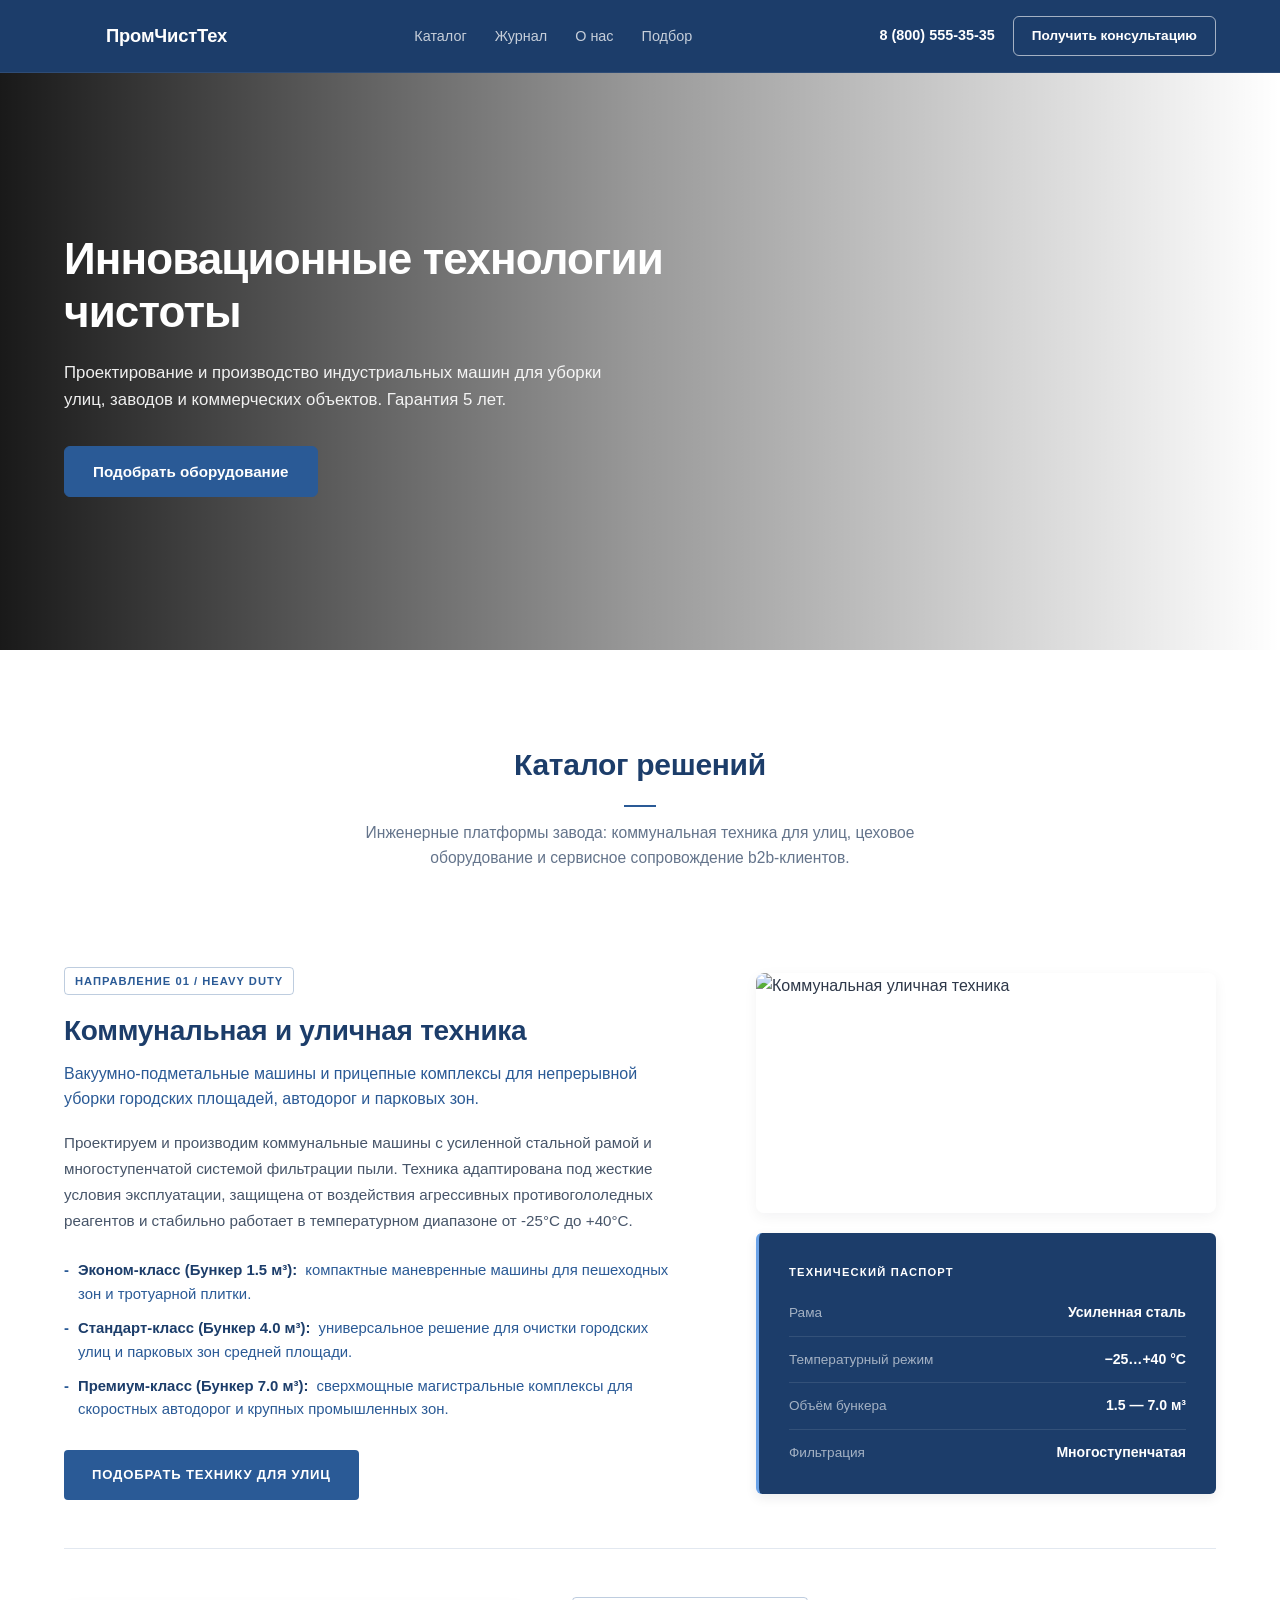
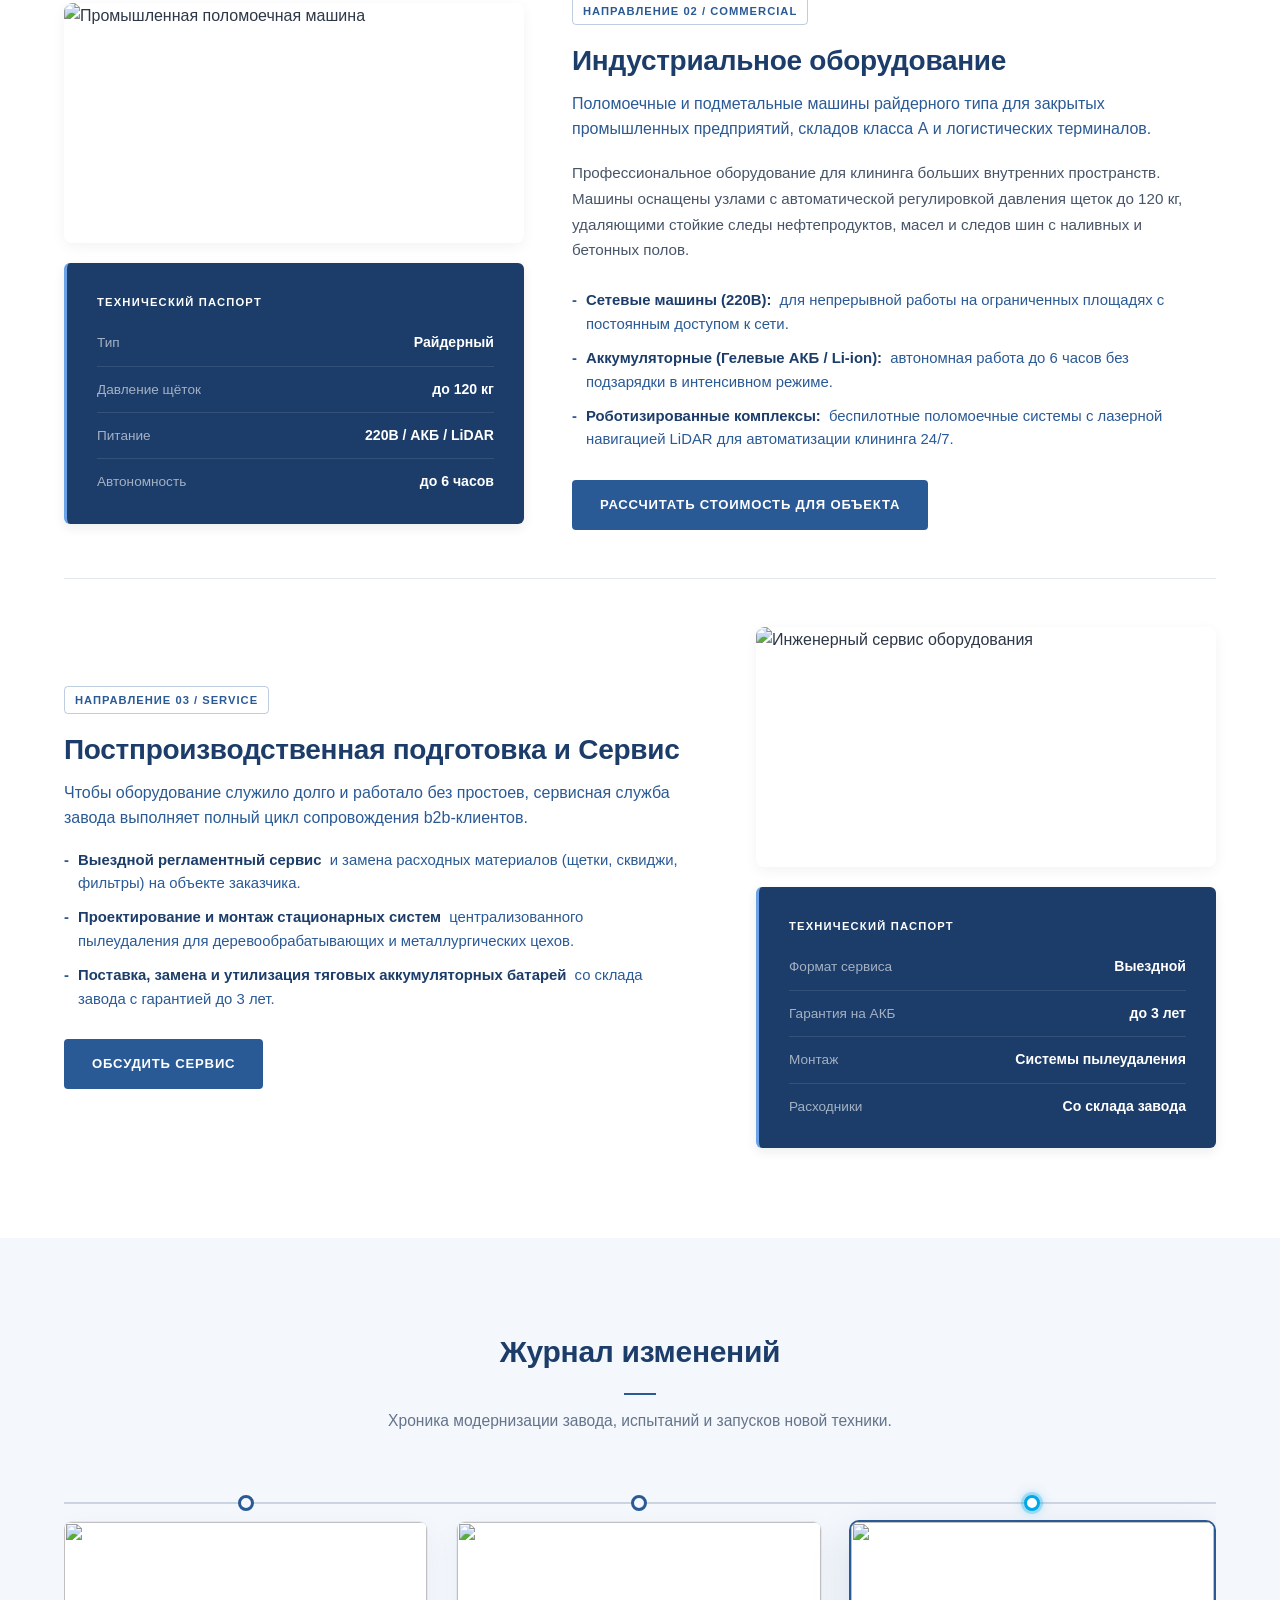
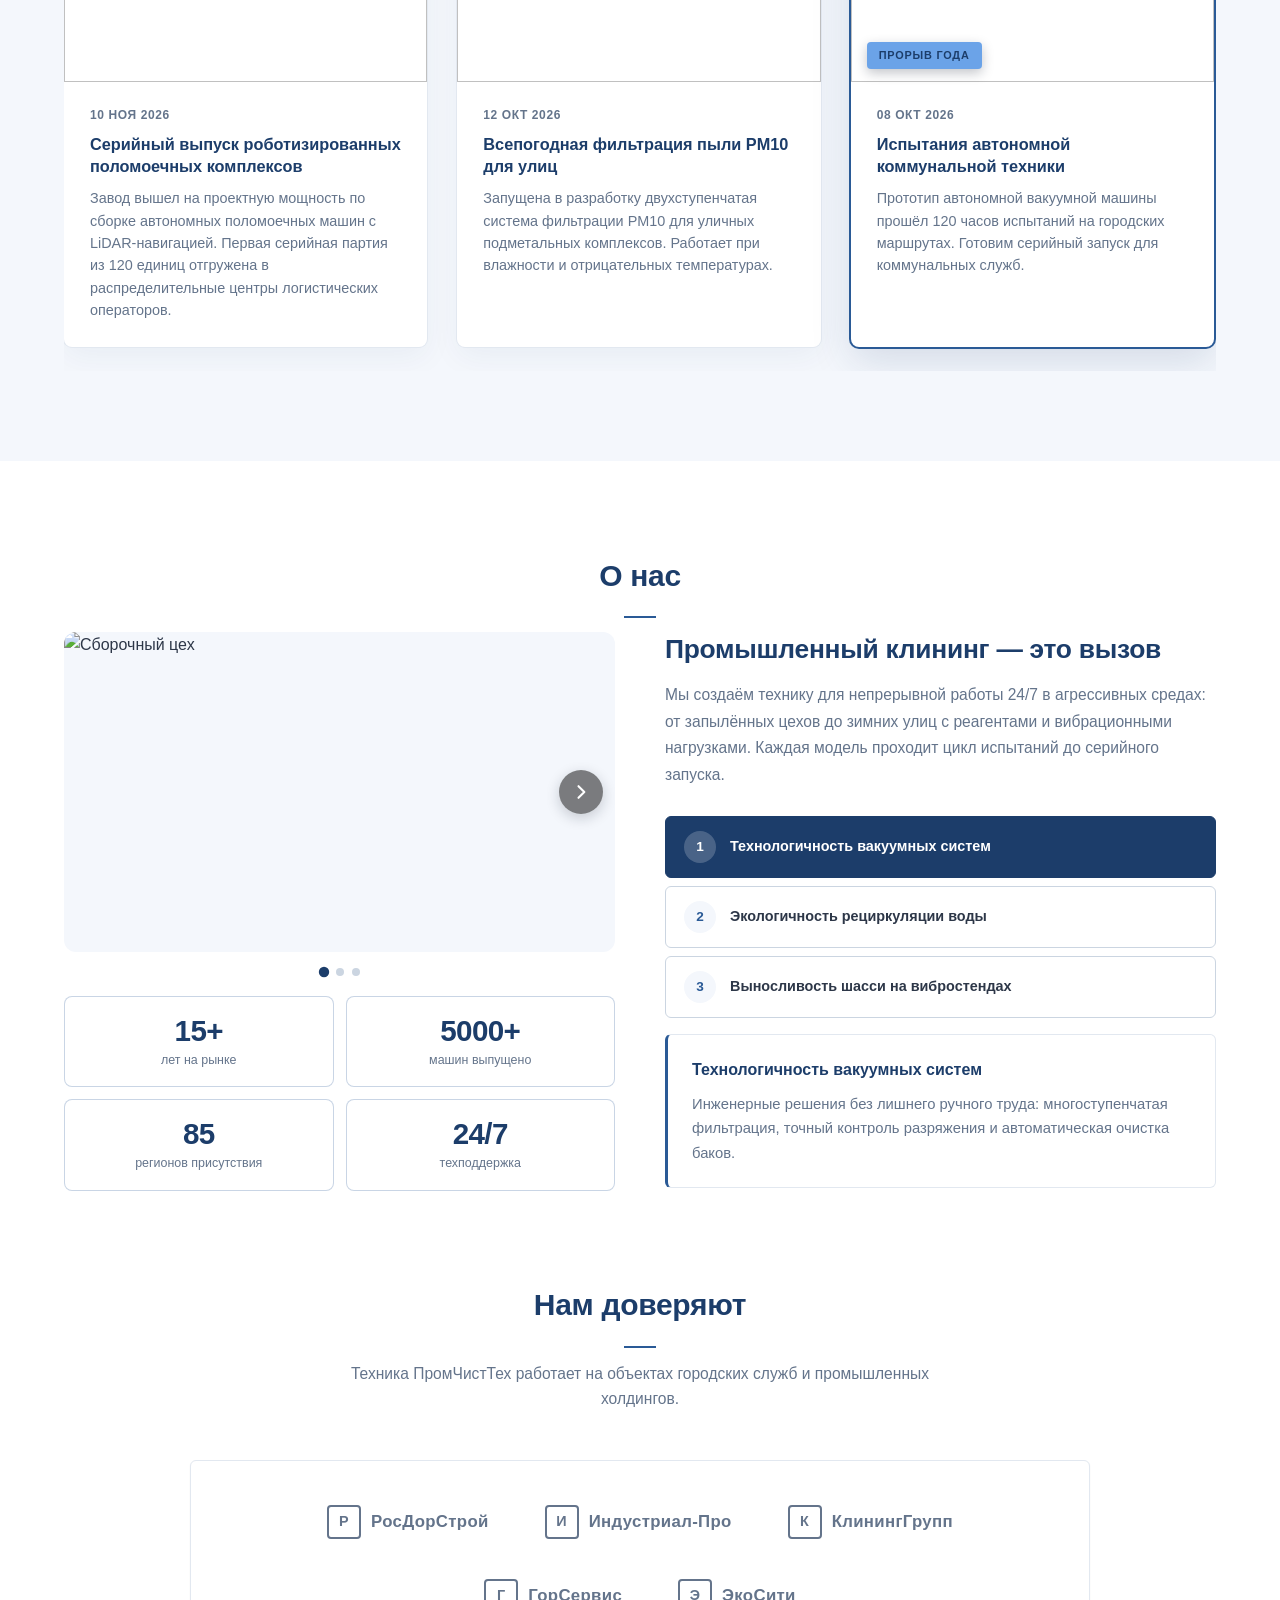
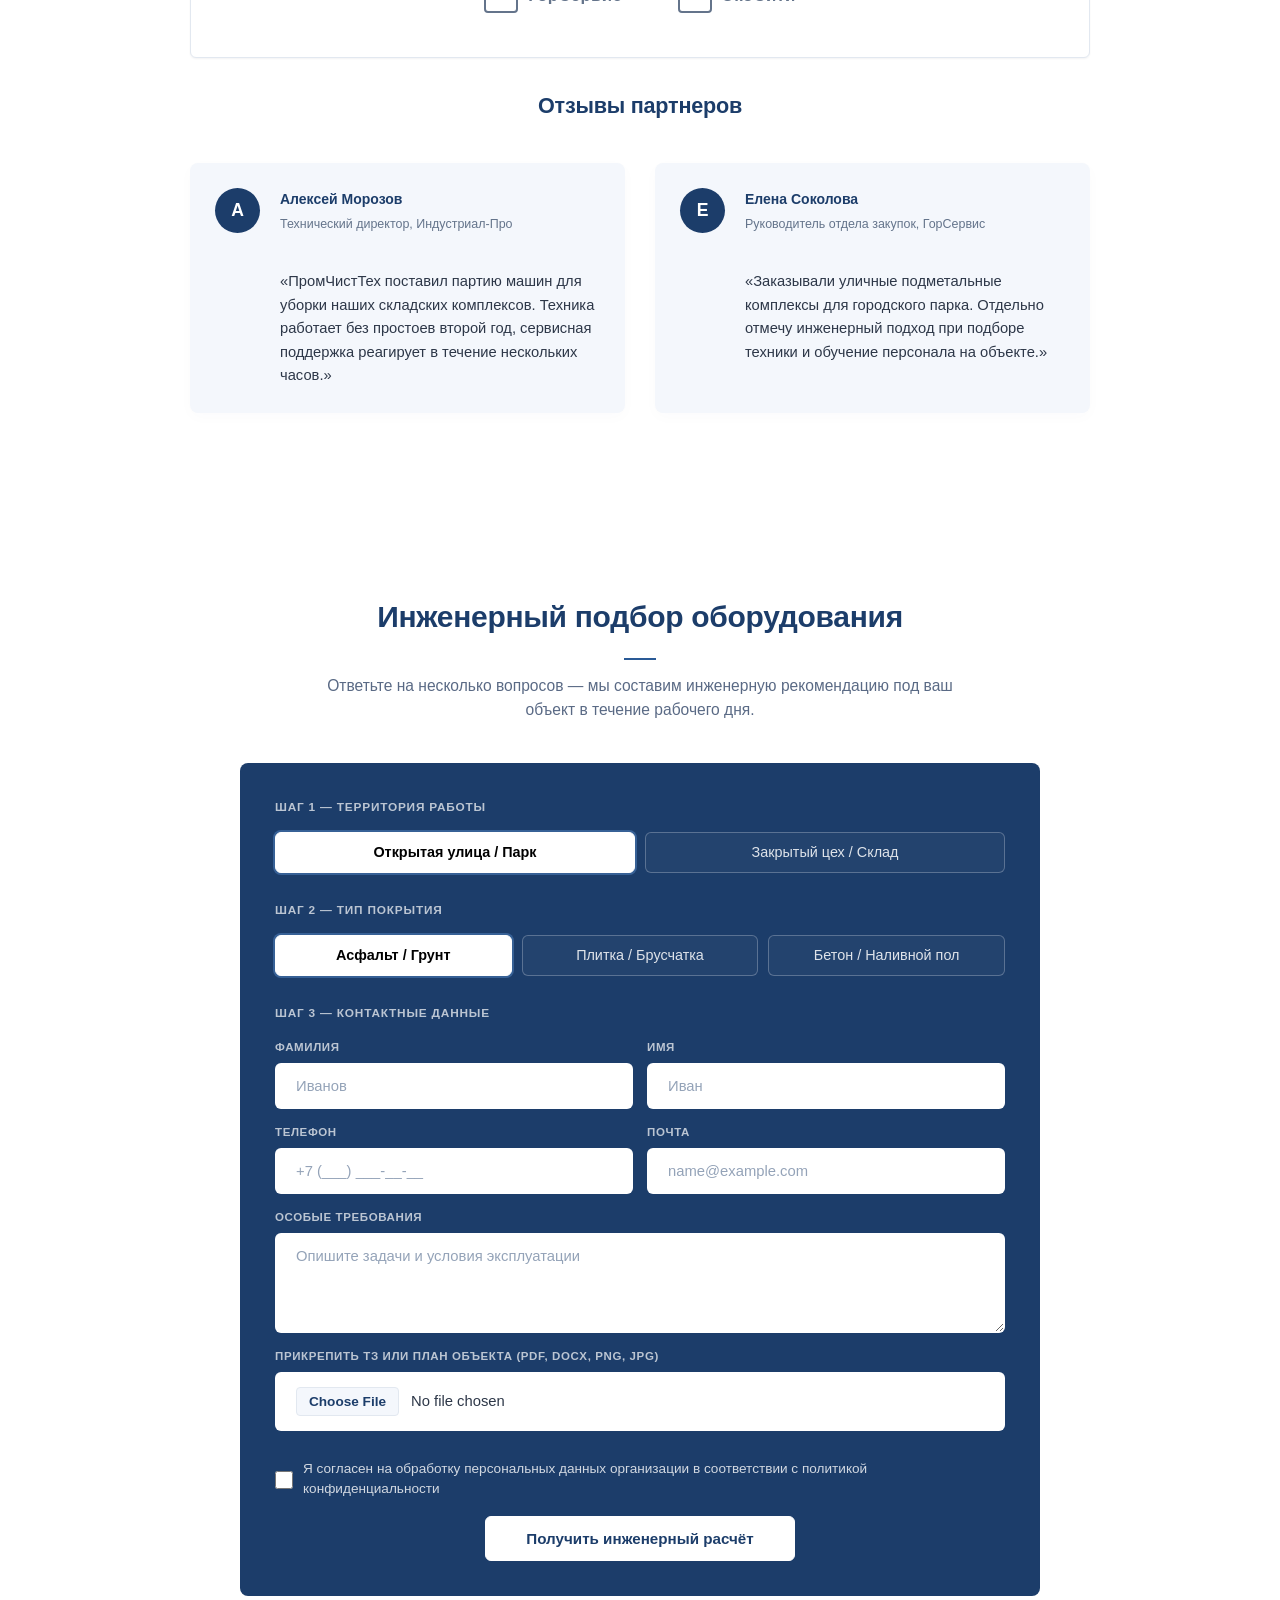
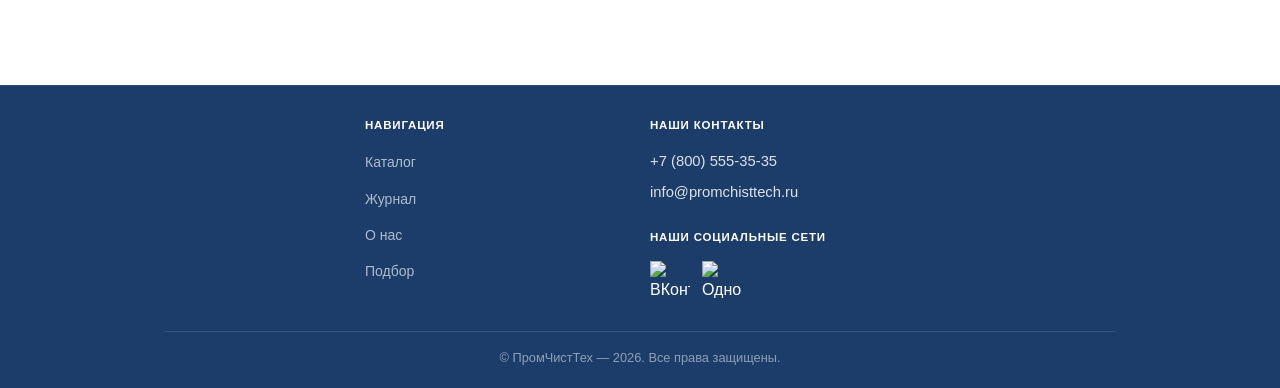
==== index.html @ c0e26be9 "Add files via upload" ====
<!DOCTYPE html>
<html lang="ru">
<head>
    <meta charset="UTF-8">
    <meta name="viewport" content="width=device-width, initial-scale=1.0">
    <meta name="description" content="ПромЧистТех — производство индустриальных машин для уборки улиц, заводов и коммерческих объектов.">
    <title>ПромЧистТех — Инновационные технологии чистоты</title>
    <link rel="stylesheet" href="styles.css">
</head>
<body>

    <header class="site-header">
        <div class="container">
            <div class="header-wrap">
                <a href="#" class="logo" aria-label="ПромЧистТех — на главную">
                    <span class="logo-icon" aria-hidden="true"></span>
                    <span class="logo-text">ПромЧистТех</span>
                </a>
                <nav class="main-nav" aria-label="Основная навигация">
                    <ul>
                        <li><a href="#catalog">Каталог</a></li>
                        <li><a href="#journal">Журнал</a></li>
                        <li><a href="#about">О нас</a></li>
                        <li><a href="#configurator">Подбор</a></li>
                    </ul>
                </nav>
                <div class="header-contacts">
                    <a href="tel:+78005553535" class="phone-link">8 (800) 555-35-35</a>
                    <a href="#configurator" class="header-btn">Получить консультацию</a>
                </div>
            </div>
        </div>
    </header>

    <section class="hero">
        <div class="container">
            <div class="hero-text">
                <h1>Инновационные технологии чистоты</h1>
                <p>Проектирование и производство индустриальных машин для уборки улиц, заводов и коммерческих объектов. Гарантия 5 лет.</p>
                <a href="#configurator" class="hero-btn">Подобрать оборудование</a>
            </div>
        </div>
    </section>

    <section id="catalog" class="section catalog-section">
        <div class="container">
            <h2 class="section-title">Каталог решений</h2>
            <p class="section-subtitle">Инженерные платформы завода: коммунальная техника для улиц, цеховое оборудование и сервисное сопровождение b2b-клиентов.</p>

            <article class="b2b-direction">
                <div class="b2b-direction-body">
                    <span class="b2b-direction-tag">Направление 01 / Heavy Duty</span>
                    <h3 class="b2b-direction-title">Коммунальная и уличная техника</h3>
                    <p class="b2b-direction-subtitle">Вакуумно-подметальные машины и прицепные комплексы для непрерывной уборки городских площадей, автодорог и парковых зон.</p>
                    <p class="b2b-direction-desc">Проектируем и производим коммунальные машины с усиленной стальной рамой и многоступенчатой системой фильтрации пыли. Техника адаптирована под жесткие условия эксплуатации, защищена от воздействия агрессивных противогололедных реагентов и стабильно работает в температурном диапазоне от -25°C до +40°C.</p>
                    <ul class="b2b-spec-list">
                        <li><strong>Эконом-класс (Бункер 1.5 м³):</strong> компактные маневренные машины для пешеходных зон и тротуарной плитки.</li>
                        <li><strong>Стандарт-класс (Бункер 4.0 м³):</strong> универсальное решение для очистки городских улиц и парковых зон средней площади.</li>
                        <li><strong>Премиум-класс (Бункер 7.0 м³):</strong> сверхмощные магистральные комплексы для скоростных автодорог и крупных промышленных зон.</li>
                    </ul>
                    <a href="#configurator" class="b2b-cta">Подобрать технику для улиц</a>
                </div>
                <aside class="b2b-direction-visual">
                    <div class="catalog-image-banner">
                        <img src="./img/catalog/heavy_duty.png" alt="Коммунальная уличная техника">
                    </div>
                    <div class="b2b-spec-plate">
                        <span class="b2b-plate-tag">Технический паспорт</span>
                        <dl class="b2b-spec-rows">
                            <div class="b2b-spec-row"><dt>Рама</dt><dd>Усиленная сталь</dd></div>
                            <div class="b2b-spec-row"><dt>Температурный режим</dt><dd>−25…+40 °C</dd></div>
                            <div class="b2b-spec-row"><dt>Объём бункера</dt><dd>1.5 — 7.0 м³</dd></div>
                            <div class="b2b-spec-row"><dt>Фильтрация</dt><dd>Многоступенчатая</dd></div>
                        </dl>
                    </div>
                </aside>
            </article>

            <article class="b2b-direction">
                <div class="b2b-direction-body">
                    <span class="b2b-direction-tag">Направление 02 / Commercial</span>
                    <h3 class="b2b-direction-title">Индустриальное оборудование</h3>
                    <p class="b2b-direction-subtitle">Поломоечные и подметальные машины райдерного типа для закрытых промышленных предприятий, складов класса А и логистических терминалов.</p>
                    <p class="b2b-direction-desc">Профессиональное оборудование для клининга больших внутренних пространств. Машины оснащены узлами с автоматической регулировкой давления щеток до 120 кг, удаляющими стойкие следы нефтепродуктов, масел и следов шин с наливных и бетонных полов.</p>
                    <ul class="b2b-spec-list">
                        <li><strong>Сетевые машины (220В):</strong> для непрерывной работы на ограниченных площадях с постоянным доступом к сети.</li>
                        <li><strong>Аккумуляторные (Гелевые АКБ / Li-ion):</strong> автономная работа до 6 часов без подзарядки в интенсивном режиме.</li>
                        <li><strong>Роботизированные комплексы:</strong> беспилотные поломоечные системы с лазерной навигацией LiDAR для автоматизации клининга 24/7.</li>
                    </ul>
                    <a href="#configurator" class="b2b-cta">Рассчитать стоимость для объекта</a>
                </div>
                <aside class="b2b-direction-visual">
                    <div class="catalog-image-banner">
                        <img src="./img/catalog/commercial.png" alt="Промышленная поломоечная машина">
                    </div>
                    <div class="b2b-spec-plate">
                        <span class="b2b-plate-tag">Технический паспорт</span>
                        <dl class="b2b-spec-rows">
                            <div class="b2b-spec-row"><dt>Тип</dt><dd>Райдерный</dd></div>
                            <div class="b2b-spec-row"><dt>Давление щёток</dt><dd>до 120 кг</dd></div>
                            <div class="b2b-spec-row"><dt>Питание</dt><dd>220В / АКБ / LiDAR</dd></div>
                            <div class="b2b-spec-row"><dt>Автономность</dt><dd>до 6 часов</dd></div>
                        </dl>
                    </div>
                </aside>
            </article>

            <article class="b2b-direction">
                <div class="b2b-direction-body">
                    <span class="b2b-direction-tag">Направление 03 / Service</span>
                    <h3 class="b2b-direction-title">Постпроизводственная подготовка и Сервис</h3>
                    <p class="b2b-direction-subtitle">Чтобы оборудование служило долго и работало без простоев, сервисная служба завода выполняет полный цикл сопровождения b2b-клиентов.</p>
                    <ul class="b2b-spec-list">
                        <li><strong>Выездной регламентный сервис</strong> и замена расходных материалов (щетки, сквиджи, фильтры) на объекте заказчика.</li>
                        <li><strong>Проектирование и монтаж стационарных систем</strong> централизованного пылеудаления для деревообрабатывающих и металлургических цехов.</li>
                        <li><strong>Поставка, замена и утилизация тяговых аккумуляторных батарей</strong> со склада завода с гарантией до 3 лет.</li>
                    </ul>
                    <a href="#configurator" class="b2b-cta">Обсудить сервис</a>
                </div>
                <aside class="b2b-direction-visual">
                    <div class="catalog-image-banner">
                        <img src="./img/catalog/service.png" alt="Инженерный сервис оборудования">
                    </div>
                    <div class="b2b-spec-plate">
                        <span class="b2b-plate-tag">Технический паспорт</span>
                        <dl class="b2b-spec-rows">
                            <div class="b2b-spec-row"><dt>Формат сервиса</dt><dd>Выездной</dd></div>
                            <div class="b2b-spec-row"><dt>Гарантия на АКБ</dt><dd>до 3 лет</dd></div>
                            <div class="b2b-spec-row"><dt>Монтаж</dt><dd>Системы пылеудаления</dd></div>
                            <div class="b2b-spec-row"><dt>Расходники</dt><dd>Со склада завода</dd></div>
                        </dl>
                    </div>
                </aside>
            </article>
        </div>
    </section>

    <section id="journal" class="section journal-section">
        <div class="container">
            <h2 class="section-title">Журнал изменений</h2>
            <p class="section-subtitle">Хроника модернизации завода, испытаний и запусков новой техники.</p>
            <div class="timeline-container">
                <article class="timeline-item">
                    <span class="timeline-dot" aria-hidden="true"></span>
                    <img src="./img/timeline/timeline_4.png" alt="">
                    <div class="timeline-content">
                        <span class="timeline-date">10 Ноя 2026</span>
                        <h3>Серийный выпуск роботизированных поломоечных комплексов</h3>
                        <p>Завод вышел на проектную мощность по сборке автономных поломоечных машин с LiDAR-навигацией. Первая серийная партия из 120 единиц отгружена в распределительные центры логистических операторов.</p>
                    </div>
                </article>
                <article class="timeline-item">
                    <span class="timeline-dot" aria-hidden="true"></span>
                    <img src="./img/timeline/timeline_1.png" alt="">
                    <div class="timeline-content">
                        <span class="timeline-date">12 Окт 2026</span>
                        <h3>Всепогодная фильтрация пыли PM10 для улиц</h3>
                        <p>Запущена в разработку двухступенчатая система фильтрации PM10 для уличных подметальных комплексов. Работает при влажности и отрицательных температурах.</p>
                    </div>
                </article>
                <article class="timeline-item item-highlight">
                    <span class="timeline-dot" aria-hidden="true"></span>
                    <img src="./img/timeline/timeline_2.png" alt="">
                    <div class="timeline-content">
                        <span class="timeline-badge">Прорыв года</span>
                        <span class="timeline-date">08 Окт 2026</span>
                        <h3>Испытания автономной коммунальной техники</h3>
                        <p>Прототип автономной вакуумной машины прошёл 120 часов испытаний на городских маршрутах. Готовим серийный запуск для коммунальных служб.</p>
                    </div>
                </article>
                <article class="timeline-item">
                    <span class="timeline-dot" aria-hidden="true"></span>
                    <img src="./img/timeline/timeline_5.png" alt="">
                    <div class="timeline-content">
                        <span class="timeline-date">05 Окт 2026</span>
                        <h3>Запуск линии лазерной резки металла</h3>
                        <p>В цехе №1 установлен волоконный лазер мощностью 12 кВт для раскроя высокопрочной стали. Скорость обработки рамы шасси выросла на 35%, точность сборки достигла 0,1 мм.</p>
                    </div>
                </article>
                <article class="timeline-item">
                    <span class="timeline-dot" aria-hidden="true"></span>
                    <img src="./img/timeline/timeline_6.png" alt="">
                    <div class="timeline-content">
                        <span class="timeline-date">01 Окт 2026</span>
                        <h3>Полевые испытания техники на Крайнем Севере</h3>
                        <p>Две коммунальные машины прошли 3000 км испытаний в Якутии при температуре −45°C. Подтверждена стабильная работа гидравлики, электроники и аккумуляторов без потери мощности.</p>
                    </div>
                </article>
                <article class="timeline-item">
                    <span class="timeline-dot" aria-hidden="true"></span>
                    <img src="./img/timeline/timeline_3.png" alt="">
                    <div class="timeline-content">
                        <span class="timeline-date">29 Сен 2026</span>
                        <h3>Защита шасси от дорожных реагентов</h3>
                        <p>Усилено шасси уличной техники: антикоррозийное покрытие и дополнительная обработка узлов под работу с противогололёдными смесями.</p>
                    </div>
                </article>
            </div>
        </div>
    </section>

    <section id="about" class="section about-section">
        <div class="container">
            <h2 class="section-title">О нас</h2>
            <div class="about-split">
                <div class="about-left-col">
                    <div class="about-slider">
                        <input type="radio" name="about-slide" id="about-slide-1" checked>
                        <input type="radio" name="about-slide" id="about-slide-2">
                        <input type="radio" name="about-slide" id="about-slide-3">

                        <div class="about-slider-wrap">
                            <div class="about-slider-track">
                                <img class="about-slide-img" src="./img/about/factory.png" alt="Сборочный цех">
                                <img class="about-slide-img" src="./img/about/weld.png" alt="Сварка шасси">
                                <img class="about-slide-img" src="./img/about/test.png" alt="Вибростенд">
                            </div>

                            <label for="about-slide-2" class="slider-arrow slider-arrow--right slider-arrow--s1" aria-label="Следующий слайд">
                                <svg viewBox="0 0 24 24" width="20" height="20" aria-hidden="true">
                                    <path d="M9 5 L16 12 L9 19" fill="none" stroke="currentColor" stroke-width="2.5" stroke-linecap="round" stroke-linejoin="round"/>
                                </svg>
                            </label>

                            <label for="about-slide-1" class="slider-arrow slider-arrow--left slider-arrow--s2" aria-label="Предыдущий слайд">
                                <svg viewBox="0 0 24 24" width="20" height="20" aria-hidden="true">
                                    <path d="M15 5 L8 12 L15 19" fill="none" stroke="currentColor" stroke-width="2.5" stroke-linecap="round" stroke-linejoin="round"/>
                                </svg>
                            </label>
                            <label for="about-slide-3" class="slider-arrow slider-arrow--right slider-arrow--s2" aria-label="Следующий слайд">
                                <svg viewBox="0 0 24 24" width="20" height="20" aria-hidden="true">
                                    <path d="M9 5 L16 12 L9 19" fill="none" stroke="currentColor" stroke-width="2.5" stroke-linecap="round" stroke-linejoin="round"/>
                                </svg>
                            </label>

                            <label for="about-slide-2" class="slider-arrow slider-arrow--left slider-arrow--s3" aria-label="Предыдущий слайд">
                                <svg viewBox="0 0 24 24" width="20" height="20" aria-hidden="true">
                                    <path d="M15 5 L8 12 L15 19" fill="none" stroke="currentColor" stroke-width="2.5" stroke-linecap="round" stroke-linejoin="round"/>
                                </svg>
                            </label>
                        </div>

                        <div class="slider-dots-container">
                            <label for="about-slide-1" class="slider-dot" aria-label="Слайд 1"></label>
                            <label for="about-slide-2" class="slider-dot" aria-label="Слайд 2"></label>
                            <label for="about-slide-3" class="slider-dot" aria-label="Слайд 3"></label>
                        </div>
                    </div>

                    <div class="factory-stats">
                        <div class="stat-tile">
                            <span class="stat-number">15+</span>
                            <span class="stat-label">лет на рынке</span>
                        </div>
                        <div class="stat-tile">
                            <span class="stat-number">5000+</span>
                            <span class="stat-label">машин выпущено</span>
                        </div>
                        <div class="stat-tile">
                            <span class="stat-number">85</span>
                            <span class="stat-label">регионов присутствия</span>
                        </div>
                        <div class="stat-tile">
                            <span class="stat-number">24/7</span>
                            <span class="stat-label">техподдержка</span>
                        </div>
                    </div>
                </div>

                <div class="about-content">
                    <h3>Промышленный клининг — это вызов</h3>
                    <p>Мы создаём технику для непрерывной работы 24/7 в агрессивных средах: от запылённых цехов до зимних улиц с реагентами и вибрационными нагрузками. Каждая модель проходит цикл испытаний до серийного запуска.</p>
                    <div class="process-tabs">
                        <input type="radio" name="process" id="process-1" checked>
                        <input type="radio" name="process" id="process-2">
                        <input type="radio" name="process" id="process-3">
                        <div class="process-tabs-nav" role="tablist" aria-label="Принципы производства">
                            <label for="process-1">
                                <span class="step-num">1</span>
                                <span class="step-label">Технологичность вакуумных систем</span>
                            </label>
                            <label for="process-2">
                                <span class="step-num">2</span>
                                <span class="step-label">Экологичность рециркуляции воды</span>
                            </label>
                            <label for="process-3">
                                <span class="step-num">3</span>
                                <span class="step-label">Выносливость шасси на вибростендах</span>
                            </label>
                        </div>
                        <div class="process-panels">
                            <div class="process-panel" data-panel="1">
                                <h4>Технологичность вакуумных систем</h4>
                                <p>Инженерные решения без лишнего ручного труда: многоступенчатая фильтрация, точный контроль разряжения и автоматическая очистка баков.</p>
                            </div>
                            <div class="process-panel" data-panel="2">
                                <h4>Экологичность рециркуляции воды</h4>
                                <p>Замкнутый цикл рециркуляции воды и снижение потребления ПАВ. Бережный расход чистой воды и минимизация следов на покрытии.</p>
                            </div>
                            <div class="process-panel" data-panel="3">
                                <h4>Выносливость шасси на вибростендах</h4>
                                <p>Каждое шасси проходит испытания на вибростендах: имитация дорожных реагентов, неровностей и зимних перегрузок.</p>
                            </div>
                        </div>
                    </div>
                </div>
            </div>
        </div>
    </section>

    <section class="section clients-section">
        <div class="container">
            <h2 class="section-title">Нам доверяют</h2>
            <p class="section-subtitle">Техника ПромЧистТех работает на объектах городских служб и промышленных холдингов.</p>
            <div class="clients-carousel">
                <div class="client-logo">
                    <span class="client-logo-mark">Р</span>
                    <span class="client-logo-text">РосДорСтрой</span>
                </div>
                <div class="client-logo">
                    <span class="client-logo-mark">И</span>
                    <span class="client-logo-text">Индустриал-Про</span>
                </div>
                <div class="client-logo">
                    <span class="client-logo-mark">К</span>
                    <span class="client-logo-text">КлинингГрупп</span>
                </div>
                <div class="client-logo">
                    <span class="client-logo-mark">Г</span>
                    <span class="client-logo-text">ГорСервис</span>
                </div>
                <div class="client-logo">
                    <span class="client-logo-mark">Э</span>
                    <span class="client-logo-text">ЭкоСити</span>
                </div>
            </div>

            <div class="testimonials">
                <h3 class="testimonials-title">Отзывы партнеров</h3>
                <div class="footer-reviews-grid">
                    <article class="review-card-b2b">
                        <div class="review-avatar">А</div>
                        <div class="review-content-text">
                            <div class="testimonial-author">
                                <span class="testimonial-name">Алексей Морозов</span>
                                <span class="testimonial-role">Технический директор, Индустриал-Про</span>
                            </div>
                            <div class="review-stars" role="img" aria-label="Оценка 5 из 5">
                                <img src="./img/icons/star.png" alt="">
                                <img src="./img/icons/star.png" alt="">
                                <img src="./img/icons/star.png" alt="">
                                <img src="./img/icons/star.png" alt="">
                                <img src="./img/icons/star.png" alt="">
                            </div>
                            <p class="testimonial-text">«ПромЧистТех поставил партию машин для уборки наших складских комплексов. Техника работает без простоев второй год, сервисная поддержка реагирует в течение нескольких часов.»</p>
                        </div>
                    </article>
                    <article class="review-card-b2b">
                        <div class="review-avatar">Е</div>
                        <div class="review-content-text">
                            <div class="testimonial-author">
                                <span class="testimonial-name">Елена Соколова</span>
                                <span class="testimonial-role">Руководитель отдела закупок, ГорСервис</span>
                            </div>
                            <div class="review-stars" role="img" aria-label="Оценка 5 из 5">
                                <img src="./img/icons/star.png" alt="">
                                <img src="./img/icons/star.png" alt="">
                                <img src="./img/icons/star.png" alt="">
                                <img src="./img/icons/star.png" alt="">
                                <img src="./img/icons/star.png" alt="">
                            </div>
                            <p class="testimonial-text">«Заказывали уличные подметальные комплексы для городского парка. Отдельно отмечу инженерный подход при подборе техники и обучение персонала на объекте.»</p>
                        </div>
                    </article>
                </div>
            </div>
        </div>
    </section>

    <section id="configurator" class="section configurator-section">
        <div class="container">
            <h2 class="configurator-title">Инженерный подбор оборудования</h2>
            <p class="configurator-subtitle">Ответьте на несколько вопросов — мы составим инженерную рекомендацию под ваш объект в течение рабочего дня.</p>
            <div class="configurator">
                <form action="#" method="post" enctype="multipart/form-data">
                    <fieldset class="calc-group">
                        <legend>Шаг 1 — Территория работы</legend>
                        <div class="calc-options">
                            <label class="calc-option">
                                <input type="radio" name="territory" value="open" checked>
                                <span class="calc-option-label">
                                    <span class="calc-option-text">Открытая улица / Парк</span>
                                </span>
                            </label>
                            <label class="calc-option">
                                <input type="radio" name="territory" value="indoor">
                                <span class="calc-option-label">
                                    <span class="calc-option-text">Закрытый цех / Склад</span>
                                </span>
                            </label>
                        </div>
                    </fieldset>

                    <fieldset class="calc-group">
                        <legend>Шаг 2 — Тип покрытия</legend>
                        <div class="calc-options calc-options--three">
                            <label class="calc-option">
                                <input type="radio" name="surface" value="asphalt" checked>
                                <span class="calc-option-label">
                                    <span class="calc-option-text">Асфальт / Грунт</span>
                                </span>
                            </label>
                            <label class="calc-option">
                                <input type="radio" name="surface" value="tile">
                                <span class="calc-option-label">
                                    <span class="calc-option-text">Плитка / Брусчатка</span>
                                </span>
                            </label>
                            <label class="calc-option">
                                <input type="radio" name="surface" value="concrete">
                                <span class="calc-option-label">
                                    <span class="calc-option-text">Бетон / Наливной пол</span>
                                </span>
                            </label>
                        </div>
                    </fieldset>

                    <fieldset class="calc-group">
                        <legend>Шаг 3 — Контактные данные</legend>
                        <div class="form-grid">
                            <div class="form-group">
                                <label for="lastName">Фамилия</label>
                                <input type="text" id="lastName" name="lastName" placeholder="Иванов" required>
                            </div>
                            <div class="form-group">
                                <label for="firstName">Имя</label>
                                <input type="text" id="firstName" name="firstName" placeholder="Иван" required>
                            </div>
                            <div class="form-group">
                                <label for="phone">Телефон</label>
                                <input type="tel" id="phone" name="phone" placeholder="+7 (___) ___-__-__" required>
                            </div>
                            <div class="form-group">
                                <label for="email">Почта</label>
                                <input type="email" id="email" name="email" placeholder="name@example.com" required>
                            </div>
                            <div class="form-group form-group--full">
                                <label for="requirements">Особые требования</label>
                                <textarea id="requirements" name="requirements" rows="4" placeholder="Опишите задачи и условия эксплуатации"></textarea>
                            </div>
                            <div class="form-group form-group--full">
                                <label for="fileUpload">Прикрепить ТЗ или план объекта (PDF, DOCX, PNG, JPG)</label>
                                <input type="file" id="fileUpload" name="uploaded_file" class="custom-file-input" accept=".pdf,.docx,.doc,.png,.jpg,.jpeg">
                            </div>
                        </div>
                    </fieldset>

                    <div class="form-submit">
                        <label class="privacy-label">
                            <input type="checkbox" name="privacy_agreement" required>
                            <span>Я согласен на обработку персональных данных организации в соответствии с политикой конфиденциальности</span>
                        </label>
                        <button type="submit" class="btn-submit">Получить инженерный расчёт</button>
                    </div>
                </form>
            </div>
        </div>
    </section>

    <footer class="site-footer">
        <div class="container">
            <div class="footer-grid">
                <div class="footer-col">
                    <h6>Навигация</h6>
                    <ul class="footer-links">
                        <li><a href="#catalog">Каталог</a></li>
                        <li><a href="#journal">Журнал</a></li>
                        <li><a href="#about">О нас</a></li>
                        <li><a href="#configurator">Подбор</a></li>
                    </ul>
                </div>
                <div class="footer-col footer-contacts">
                    <h6>Наши контакты</h6>
                    <p><a href="tel:+78005553535">+7 (800) 555-35-35</a></p>
                    <p><a href="mailto:info@promchisttech.ru">info@promchisttech.ru</a></p>
                    <h6 class="social-heading">Наши социальные сети</h6>
                    <div class="social-badges">
                        <a href="#"><img src="./img/icons/vk.png" alt="ВКонтакте"></a>
                        <a href="#"><img src="./img/icons/ok.png" alt="Одноклассники"></a>
                    </div>
                </div>
            </div>
            <hr>
            <p class="copyright">© ПромЧистТех — 2026. Все права защищены.</p>
        </div>
    </footer>

</body>
</html>
---- styles.css ----
* {
    box-sizing: border-box;
    margin: 0;
    padding: 0;
}

:root {
    --dark-blue: #1C3D6A;
    --accent-blue: #2A5A96;
    --accent-light: #6BA3E8;
    --accent-bright: #00A8E8;
    --bg-light: #F4F7FC;
    --bg-white: #ffffff;
    --text-dark: #2D3748;
    --text-muted: #64748B;
    --text-soft: #5A6A85;
    --border-color: #E2E8F0;
    --axis-color: #CBD5E1;
    --radius: 6px;
    --shadow-sm: 0 1px 2px rgba(15, 23, 42, 0.05);
    --shadow-md: 0 4px 12px rgba(15, 23, 42, 0.08);
    --transition: 200ms ease;
}

html {
    scroll-behavior: smooth;
    scroll-padding-top: 72px;
}

body {
    font-family: 'Segoe UI', Roboto, Helvetica, Arial, sans-serif;
    color: var(--text-dark);
    background: var(--bg-white);
    line-height: 1.65;
    -webkit-font-smoothing: antialiased;
    -moz-osx-font-smoothing: grayscale;
}

img {
    max-width: 100%;
    display: block;
}

a {
    color: inherit;
}

.container {
    width: 100%;
    max-width: 1200px;
    margin: 0 auto;
    padding: 0 24px;
}

a:focus-visible,
button:focus-visible,
input:focus-visible,
textarea:focus-visible,
label:focus-visible {
    outline: 2px solid var(--accent-blue);
    outline-offset: 2px;
}

.site-header {
    background: var(--dark-blue);
    position: fixed;
    top: 0;
    left: 0;
    width: 100%;
    z-index: 100;
    border-bottom: 1px solid rgba(255, 255, 255, 0.08);
}

.header-wrap {
    display: flex;
    justify-content: space-between;
    align-items: center;
    height: 72px;
    gap: 24px;
}

.logo {
    display: flex;
    align-items: center;
    gap: 10px;
    text-decoration: none;
    flex-shrink: 0;
}

.logo-icon {
    width: 32px;
    height: 32px;
    background: url('./img/icons/logo.png') no-repeat center center / cover;
    border-radius: 4px;
    flex-shrink: 0;
}

.logo-text {
    color: #ffffff;
    font-weight: 700;
    font-size: 1.15rem;
    letter-spacing: -0.01em;
}

.main-nav ul {
    display: flex;
    list-style: none;
    gap: 28px;
}

.main-nav a {
    color: rgba(255, 255, 255, 0.75);
    text-decoration: none;
    font-size: 0.9rem;
    font-weight: 500;
    transition: color var(--transition);
}

.main-nav a:hover {
    color: #ffffff;
}

.header-contacts {
    display: flex;
    align-items: center;
    gap: 18px;
    flex-shrink: 0;
}

.phone-link {
    color: #ffffff;
    text-decoration: none;
    font-weight: 600;
    font-size: 0.9rem;
    transition: color var(--transition);
}

.phone-link:hover {
    color: rgba(255, 255, 255, 0.85);
}

.header-btn {
    border: 1px solid rgba(255, 255, 255, 0.6);
    color: #ffffff;
    padding: 8px 18px;
    border-radius: var(--radius);
    text-decoration: none;
    font-size: 0.85rem;
    font-weight: 600;
    display: inline-block;
    white-space: nowrap;
    transition: background-color var(--transition), color var(--transition), border-color var(--transition);
}

.header-btn:hover {
    background: #ffffff;
    color: var(--dark-blue);
    border-color: #ffffff;
}

.hero {
    min-height: 650px;
    background:
        linear-gradient(90deg, rgba(0, 0, 0, 0.9) 0%, rgba(0, 0, 0, 0.4) 50%, rgba(0, 0, 0, 0) 100%),
        url('./img/hero.png') no-repeat center center;
    background-size: cover;
    display: flex;
    align-items: center;
    padding-top: 80px;
}

.hero-text {
    max-width: 620px;
    color: #ffffff;
}

.hero-text h1 {
    font-size: clamp(2rem, 3.6vw, 2.75rem);
    font-weight: 700;
    line-height: 1.2;
    letter-spacing: -0.02em;
    margin-bottom: 20px;
}

.hero-text p {
    font-size: 1.05rem;
    margin-bottom: 32px;
    opacity: 0.92;
    max-width: 560px;
}

.hero-btn {
    display: inline-block;
    padding: 12px 28px;
    background: var(--accent-blue);
    color: #ffffff;
    text-decoration: none;
    border-radius: var(--radius);
    font-weight: 600;
    font-size: 0.95rem;
    border: 1px solid var(--accent-blue);
    transition: background-color var(--transition), border-color var(--transition);
}

.hero-btn:hover {
    background: var(--dark-blue);
    border-color: var(--dark-blue);
}

.section {
    padding: clamp(64px, 7vw, 96px) 0;
}

.journal-section {
    background: #F4F7FC;
}

.section-title {
    text-align: center;
    font-size: clamp(1.5rem, 2.5vw, 1.875rem);
    font-weight: 700;
    color: var(--dark-blue);
    margin-bottom: 14px;
    letter-spacing: -0.01em;
    position: relative;
    padding-bottom: 18px;
}

.section-title::after {
    content: '';
    position: absolute;
    bottom: 0;
    left: 50%;
    transform: translateX(-50%);
    width: 32px;
    height: 2px;
    background: var(--accent-blue);
}

.section-subtitle {
    text-align: center;
    color: var(--text-muted);
    font-size: 0.975rem;
    max-width: 640px;
    margin: 0 auto 48px;
    line-height: 1.6;
}

.b2b-direction {
    display: grid;
    grid-template-columns: 1.4fr 1fr;
    gap: 48px;
    align-items: center;
    padding: 48px 0;
    border-bottom: 1px solid var(--border-color);
}

.b2b-direction:last-child {
    border-bottom: 0;
    padding-bottom: 0;
}

.b2b-direction:nth-child(even) {
    grid-template-columns: 1fr 1.4fr;
}

.b2b-direction:nth-child(even) .b2b-direction-body {
    order: 2;
}

.b2b-direction:nth-child(even) .b2b-direction-visual {
    order: 1;
}

.b2b-direction-body {
    display: flex;
    flex-direction: column;
    align-items: flex-start;
    min-width: 0;
}

.b2b-direction-tag {
    display: inline-block;
    padding: 4px 10px;
    border: 1px solid rgba(42, 90, 150, 0.3);
    border-radius: 4px;
    font-size: 0.7rem;
    font-weight: 700;
    letter-spacing: 1px;
    text-transform: uppercase;
    color: var(--accent-blue);
    margin-bottom: 18px;
}

.b2b-direction-title {
    font-size: 1.75rem;
    font-weight: 700;
    color: var(--dark-blue);
    line-height: 1.25;
    letter-spacing: -0.01em;
    margin-bottom: 14px;
}

.b2b-direction-subtitle {
    font-size: 1rem;
    font-weight: 500;
    color: var(--accent-blue);
    line-height: 1.55;
    margin-bottom: 18px;
    max-width: 620px;
}

.b2b-direction-desc {
    font-size: 0.95rem;
    color: #475569;
    line-height: 1.7;
    margin-bottom: 26px;
    max-width: 620px;
}

.b2b-spec-list {
    list-style: none;
    padding: 0;
    margin: 0 0 28px;
    display: flex;
    flex-direction: column;
    max-width: 620px;
    width: 100%;
}

.b2b-spec-list li {
    position: relative;
    padding-left: 14px;
    margin-bottom: 10px;
    font-size: 0.93rem;
    line-height: 1.6;
    color: var(--accent-blue);
}

.b2b-spec-list li:last-child {
    margin-bottom: 0;
}

.b2b-spec-list li::before {
    content: '-';
    position: absolute;
    left: 0;
    top: 0;
    color: var(--accent-blue);
    font-weight: 600;
}

.b2b-spec-list li strong {
    color: var(--dark-blue);
    font-weight: 700;
    margin-right: 4px;
}

.b2b-cta {
    display: inline-block;
    padding: 14px 28px;
    background: var(--accent-blue);
    color: #ffffff;
    text-decoration: none;
    font-size: 0.82rem;
    font-weight: 700;
    letter-spacing: 0.8px;
    text-transform: uppercase;
    border-radius: 4px;
    transition: background-color 200ms ease;
    align-self: flex-start;
    text-align: center;
}

.b2b-cta:hover {
    background: var(--dark-blue);
    color: #ffffff;
}

.b2b-direction-visual {
    min-width: 0;
    width: 100%;
}

.catalog-image-banner {
    width: 100%;
    height: 240px;
    border-radius: 8px;
    margin-bottom: 20px;
    overflow: hidden;
    box-shadow: 0 4px 14px rgba(15, 23, 42, 0.05);
    transition: transform 0.3s ease;
}

.catalog-image-banner:hover {
    transform: scale(1.015);
}

.catalog-image-banner img {
    width: 100%;
    height: 100%;
    object-fit: cover;
    object-position: center;
    border-radius: 8px;
    display: block;
}

.b2b-spec-plate {
    background: var(--dark-blue);
    color: #ffffff;
    border-radius: 6px;
    border-left: 3px solid var(--accent-light);
    padding: 30px;
    box-shadow: var(--shadow-md);
}

.b2b-plate-tag {
    display: block;
    font-size: 0.7rem;
    font-weight: 700;
    letter-spacing: 1.2px;
    text-transform: uppercase;
    color: var(--bg-white);
    margin-bottom: 20px;
}

.b2b-spec-rows {
    display: flex;
    flex-direction: column;
    margin: 0;
}

.b2b-spec-row {
    display: flex;
    justify-content: space-between;
    align-items: baseline;
    gap: 16px;
    padding: 11px 0;
    border-bottom: 1px solid rgba(255, 255, 255, 0.1);
}

.b2b-spec-row:first-child {
    padding-top: 0;
}

.b2b-spec-row:last-child {
    border-bottom: 0;
    padding-bottom: 0;
}

.b2b-spec-row dt {
    font-size: 0.85rem;
    font-weight: 500;
    color: rgba(255, 255, 255, 0.6);
    margin: 0;
}

.b2b-spec-row dd {
    font-size: 0.88rem;
    font-weight: 600;
    color: #ffffff;
    text-align: right;
    margin: 0;
}

.timeline-container {
    position: relative;
    display: flex;
    gap: 30px;
    padding: 40px 1px 24px;
    overflow-x: auto;
    overflow-y: hidden;
    scroll-snap-type: x mandatory;
    width: 100%;
    scrollbar-width: thin;
    scrollbar-color: #1C3D6A rgba(42, 90, 150, 0.12);
}

.timeline-container::-webkit-scrollbar {
    height: 6px;
}

.timeline-container::-webkit-scrollbar-track {
    background: rgba(42, 90, 150, 0.12);
    border-radius: 3px;
    margin: 0 8px;
}

.timeline-container::-webkit-scrollbar-thumb {
    background: #1C3D6A;
    border-radius: 3px;
}

.timeline-container::-webkit-scrollbar-thumb:hover {
    background: #2A5A96;
}

.timeline-item {
    flex: 0 0 calc((100% - 60px) / 3);
    min-width: 320px;
    scroll-snap-align: start;
    position: relative;
    z-index: 2;
    background: #ffffff;
    border-radius: 8px;
    box-shadow: 0 0 0 1px #E2E8F0, 0 10px 30px rgba(28, 61, 106, 0.05);
    display: flex;
    flex-direction: column;
    transition: box-shadow 200ms ease, transform 200ms ease;
}

.timeline-item::before {
    content: "";
    position: absolute;
    top: -20px;
    left: -16px;
    right: -16px;
    height: 2px;
    background: #CBD5E1;
    z-index: 1;
    pointer-events: none;
}

.timeline-item:first-child::before {
    left: 0;
}

.timeline-item:last-child::before {
    right: 0;
}

.timeline-item:hover {
    box-shadow: 0 0 0 1px #E2E8F0, 0 14px 36px rgba(28, 61, 106, 0.1);
    transform: translateY(-2px);
}

.timeline-item:hover::before {
    top: -18px;
}

.timeline-item img {
    width: 100%;
    height: 160px;
    object-fit: cover;
    border-radius: 8px 8px 0 0;
    display: block;
    flex-shrink: 0;
}

.timeline-dot {
    width: 16px;
    height: 16px;
    background: #F4F7FC;
    border: 3px solid #2A5A96;
    border-radius: 50%;
    position: absolute;
    top: -27px;
    left: 50%;
    transform: translateX(-50%);
    z-index: 3;
}

.timeline-content {
    display: flex;
    flex-direction: column;
    gap: 6px;
    flex: 1;
    min-width: 0;
    padding: 24px 26px 26px;
    text-align: left;
}

.timeline-date {
    display: block;
    font-size: 0.75rem;
    font-weight: 700;
    text-transform: uppercase;
    letter-spacing: 0.6px;
    color: #64748B;
}

.timeline-badge {
    position: absolute;
    top: 120px;
    left: 16px;
    z-index: 3;
    display: inline-block;
    background: #6BA3E8;
    color: #1C3D6A;
    font-size: 0.68rem;
    font-weight: 800;
    padding: 5px 12px;
    border-radius: 4px;
    letter-spacing: 0.8px;
    text-transform: uppercase;
    box-shadow: 0 4px 12px rgba(15, 23, 42, 0.25);
}

.timeline-content h3 {
    font-size: 1.02rem;
    font-weight: 700;
    color: #1C3D6A;
    line-height: 1.35;
    margin: 2px 0 4px;
}

.timeline-content p {
    color: #64748B;
    font-size: 0.9rem;
    line-height: 1.55;
    margin: 0;
}

.timeline-item.item-highlight {
    background: #ffffff;
    color: #1C3D6A;
    box-shadow: 0 0 0 2px #2A5A96, 0 14px 40px rgba(28, 61, 106, 0.15);
}

.timeline-item.item-highlight:hover {
    box-shadow: 0 0 0 2px #2A5A96, 0 18px 48px rgba(28, 61, 106, 0.22);
}

.timeline-item.item-highlight .timeline-dot {
    background: #ffffff;
    border-color: #00A8E8;
    box-shadow: 0 0 0 3px rgba(0, 168, 232, 0.25), 0 0 12px rgba(0, 168, 232, 0.5);
}

.timeline-item.item-highlight .timeline-date {
    color: #64748B;
}

.timeline-item.item-highlight .timeline-content h3 {
    color: #1C3D6A;
}

.timeline-item.item-highlight .timeline-content p {
    color: #64748B;
}

.about-split {
    display: grid;
    grid-template-columns: 1fr 1fr;
    gap: 50px;
    align-items: start;
}

.about-left-col {
    display: flex;
    flex-direction: column;
    min-width: 0;
}

.about-slider {
    position: relative;
    width: 100%;
}

.about-slider > input[type="radio"] {
    position: absolute;
    opacity: 0;
    width: 1px;
    height: 1px;
    pointer-events: none;
}

.about-slider-wrap {
    overflow: hidden;
    position: relative;
    border-radius: 12px;
    height: 320px;
    width: 100%;
    isolation: isolate;
    background: #F4F7FC;
}

.about-slider-track {
    display: flex;
    width: 100%;
    height: 100%;
    transform: translate3d(0, 0, 0);
    transition: transform 0.4s ease;
    will-change: transform;
    backface-visibility: hidden;
}

.about-slide-img {
    flex: 0 0 100%;
    min-width: 100%;
    width: 100%;
    height: 100%;
    object-fit: cover;
    object-position: center;
    display: block;
}

.about-slider > input#about-slide-2:checked ~ .about-slider-wrap .about-slider-track {
    transform: translate3d(-100%, 0, 0);
}

.about-slider > input#about-slide-3:checked ~ .about-slider-wrap .about-slider-track {
    transform: translate3d(-200%, 0, 0);
}

.slider-arrow {
    position: absolute;
    top: 50%;
    transform: translateY(-50%);
    width: 44px;
    height: 44px;
    border-radius: 50%;
    background: rgba(0, 0, 0, 0.5);
    color: var(--bg-white);
    display: none;
    align-items: center;
    justify-content: center;
    cursor: pointer;
    z-index: 5;
    box-shadow: 0 4px 14px rgba(15, 23, 42, 0.2);
    transition: background-color 0.2s ease, color 0.2s ease, transform 0.2s ease, box-shadow 0.2s ease;
    user-select: none;
    -webkit-tap-highlight-color: transparent;
}

.slider-arrow:hover {
    background: #1C3D6A;
    color: #ffffff;
    box-shadow: 0 6px 20px rgba(15, 23, 42, 0.3);
}

.slider-arrow--left {
    left: 12px;
}

.slider-arrow--right {
    right: 12px;
}

.slider-arrow--left:hover {
    transform: translateY(-50%) translateX(-2px);
}

.slider-arrow--right:hover {
    transform: translateY(-50%) translateX(2px);
}

.about-slider > input#about-slide-1:checked ~ .about-slider-wrap .slider-arrow--s1,
.about-slider > input#about-slide-2:checked ~ .about-slider-wrap .slider-arrow--s2,
.about-slider > input#about-slide-3:checked ~ .about-slider-wrap .slider-arrow--s3 {
    display: flex;
}

.slider-dots-container {
    display: flex;
    justify-content: center;
    align-items: center;
    gap: 8px;
    margin-top: 16px;
}

.slider-dot {
    width: 8px;
    height: 8px;
    border-radius: 50%;
    background: #CBD5E1;
    cursor: pointer;
    transition: background-color 0.2s ease, transform 0.2s ease;
    display: block;
}

.slider-dot:hover {
    background: #94A3B8;
}

.about-slider > input#about-slide-1:checked ~ .slider-dots-container .slider-dot:nth-child(1),
.about-slider > input#about-slide-2:checked ~ .slider-dots-container .slider-dot:nth-child(2),
.about-slider > input#about-slide-3:checked ~ .slider-dots-container .slider-dot:nth-child(3) {
    background: #1C3D6A;
    transform: scale(1.3);
}

.factory-stats {
    display: grid;
    grid-template-columns: 1fr 1fr;
    gap: 12px;
    margin-top: 20px;
}

.stat-tile {
    display: flex;
    flex-direction: column;
    justify-content: center;
    padding: 18px 14px;
    background: #ffffff;
    border: 1.5px solid rgba(42, 90, 150, 0.25);
    border-radius: 8px;
    text-align: center;
    transition: border-color 0.2s ease, box-shadow 0.2s ease;
}

.stat-tile:hover {
    border-color: #2A5A96;
    box-shadow: 0 6px 20px rgba(28, 61, 106, 0.08);
}

.stat-number {
    display: block;
    font-size: 1.85rem;
    font-weight: 800;
    color: #1C3D6A;
    line-height: 1.1;
    letter-spacing: -0.02em;
    margin-bottom: 4px;
}

.stat-label {
    font-size: 0.78rem;
    color: #64748B;
    line-height: 1.35;
    font-weight: 500;
}

.about-content h3 {
    font-size: clamp(1.4rem, 2.2vw, 1.65rem);
    font-weight: 700;
    color: #1C3D6A;
    margin-bottom: 16px;
    line-height: 1.3;
    letter-spacing: -0.01em;
}

.about-content > p {
    color: #64748B;
    font-size: 0.975rem;
    line-height: 1.7;
    margin-bottom: 28px;
}

.about-content .process-tabs {
    position: relative;
}

.about-content .process-tabs > input[type="radio"] {
    position: absolute;
    opacity: 0;
    width: 1px;
    height: 1px;
    pointer-events: none;
}

.about-content .process-tabs-nav {
    display: grid;
    grid-template-columns: 1fr;
    gap: 8px;
    margin-bottom: 16px;
}

.about-content .process-tabs-nav label {
    display: flex;
    align-items: center;
    gap: 14px;
    padding: 14px 18px;
    background: #ffffff;
    border: 1.5px solid #CBD5E1;
    border-radius: 6px;
    cursor: pointer;
    font-weight: 600;
    font-size: 0.9rem;
    color: #2D3748;
    transition: background-color 0.2s ease, border-color 0.2s ease, color 0.2s ease;
    user-select: none;
}

.about-content .process-tabs-nav label:hover {
    border-color: #2A5A96;
}

.about-content .step-num {
    width: 32px;
    height: 32px;
    border-radius: 50%;
    background: #F4F7FC;
    color: #2A5A96;
    font-weight: 700;
    font-size: 0.85rem;
    display: flex;
    align-items: center;
    justify-content: center;
    flex-shrink: 0;
    transition: background-color 0.2s ease, color 0.2s ease;
}

.about-content .process-tabs > input#process-1:checked ~ .process-tabs-nav label[for="process-1"],
.about-content .process-tabs > input#process-2:checked ~ .process-tabs-nav label[for="process-2"],
.about-content .process-tabs > input#process-3:checked ~ .process-tabs-nav label[for="process-3"] {
    background: #1C3D6A;
    border-color: #1C3D6A;
    color: #ffffff;
}

.about-content .process-tabs > input#process-1:checked ~ .process-tabs-nav label[for="process-1"] .step-num,
.about-content .process-tabs > input#process-2:checked ~ .process-tabs-nav label[for="process-2"] .step-num,
.about-content .process-tabs > input#process-3:checked ~ .process-tabs-nav label[for="process-3"] .step-num {
    background: rgba(255, 255, 255, 0.2);
    color: #ffffff;
}

.about-content .process-panel {
    display: none;
    padding: 22px 24px;
    background: #ffffff;
    border: 1px solid #E2E8F0;
    border-left: 3px solid #2A5A96;
    border-radius: 6px;
}

.about-content .process-tabs > input#process-1:checked ~ .process-panels .process-panel[data-panel="1"],
.about-content .process-tabs > input#process-2:checked ~ .process-panels .process-panel[data-panel="2"],
.about-content .process-tabs > input#process-3:checked ~ .process-panels .process-panel[data-panel="3"] {
    display: block;
    animation: fadeIn 0.3s ease;
}

.about-content .process-panel h4 {
    color: #1C3D6A;
    font-size: 1rem;
    font-weight: 700;
    margin-bottom: 8px;
}

.about-content .process-panel p {
    color: #64748B;
    font-size: 0.925rem;
    line-height: 1.65;
    margin: 0;
}

@keyframes fadeIn {
    from {
        opacity: 0;
        transform: translateY(4px);
    }
    to {
        opacity: 1;
        transform: translateY(0);
    }
}

.clients-section {
    padding-top: 0;
}

.clients-carousel {
    display: flex;
    justify-content: center;
    align-items: center;
    flex-wrap: wrap;
    gap: 16px 20px;
    max-width: 900px;
    margin: 0 auto 30px;
    padding: 32px 40px;
    background: #ffffff;
    border: 1px solid #E2E8F0;
    border-radius: 6px;
    box-shadow: 0 1px 2px rgba(15, 23, 42, 0.05);
}

.client-logo {
    display: flex;
    align-items: center;
    gap: 10px;
    padding: 12px 18px;
    border-radius: 6px;
    color: #64748B;
    font-weight: 700;
    font-size: 1.05rem;
    letter-spacing: 0.02em;
    transition: background-color 0.2s ease, color 0.2s ease;
    flex-shrink: 0;
    white-space: nowrap;
}

.client-logo:hover {
    background: #EEF2F7;
    color: #1C3D6A;
}

.client-logo-mark {
    width: 34px;
    height: 34px;
    border: 2px solid currentColor;
    border-radius: 4px;
    display: flex;
    align-items: center;
    justify-content: center;
    font-size: 0.9rem;
    font-weight: 800;
    flex-shrink: 0;
}

.testimonials {
    max-width: 900px;
    margin: 0 auto;
}

.testimonials-title {
    text-align: center;
    font-size: clamp(1.15rem, 1.8vw, 1.35rem);
    font-weight: 700;
    color: var(--dark-blue);
    margin-bottom: 24px;
    letter-spacing: -0.01em;
}

.footer-reviews-grid {
    display: flex !important;
    flex-direction: row !important;
    justify-content: space-between !important;
    gap: 30px !important;
    max-width: 900px !important;
    margin: 40px auto 0 auto !important;
    width: 100% !important;
}

.review-card-b2b {
    flex: 1 !important;
    display: flex !important;
    flex-direction: row !important;
    align-items: flex-start !important;
    gap: 20px !important;
    background-color: #F4F7FC !important;
    border-radius: 8px !important;
    padding: 25px !important;
    box-shadow: 0 4px 15px rgba(28, 61, 106, 0.02) !important;
    text-align: left !important;
}

.review-content-text {
    display: flex !important;
    flex-direction: column !important;
    gap: 10px !important;
    flex: 1;
    min-width: 0;
}

.review-avatar {
    flex-shrink: 0 !important;
    width: 45px !important;
    height: 45px !important;
    border-radius: 50% !important;
    background-color: #1C3D6A !important;
    color: #ffffff !important;
    display: flex !important;
    align-items: center !important;
    justify-content: center !important;
    font-weight: 700 !important;
    font-size: 1.1rem !important;
}

.review-stars {
    display: flex;
    align-items: center;
    gap: 3px;
    margin: 0;
}

.review-stars img {
    width: 16px;
    height: 16px;
    display: block;
    object-fit: contain;
}

.testimonial-text {
    font-size: 0.92rem;
    line-height: 1.6;
    color: var(--text-dark);
    margin: 0;
}

.testimonial-author {
    display: flex;
    flex-direction: column;
    gap: 2px;
}

.testimonial-name {
    font-size: 0.875rem;
    font-weight: 700;
    color: var(--dark-blue);
}

.testimonial-role {
    font-size: 0.78rem;
    color: var(--text-muted);
}

@media (max-width: 768px) {
    .footer-reviews-grid {
        flex-direction: column !important;
        gap: 20px !important;
        margin-top: 28px !important;
    }

    .review-card-b2b {
        width: 100% !important;
    }
}

.configurator-title {
    text-align: center;
    font-size: clamp(1.5rem, 2.5vw, 1.875rem);
    font-weight: 700;
    color: #1C3D6A;
    margin-bottom: 14px;
    letter-spacing: -0.01em;
    position: relative;
    padding-bottom: 18px;
}

.configurator-title::after {
    content: '';
    position: absolute;
    bottom: 0;
    left: 50%;
    transform: translateX(-50%);
    width: 32px;
    height: 2px;
    background: var(--accent-blue);
}

.configurator-subtitle {
    text-align: center;
    color: #5A6A85;
    font-size: 0.975rem;
    max-width: 640px;
    margin: 0 auto 40px;
    line-height: 1.6;
}

.configurator {
    max-width: 800px;
    margin: 0 auto;
    background: #1C3D6A;
    color: #ffffff;
    padding: 35px;
    border-radius: 8px;
}

.calc-group {
    border: none;
    padding: 0;
    margin-bottom: 28px;
}

.calc-group legend {
    display: block;
    padding: 0;
    font-size: 0.74rem;
    font-weight: 700;
    color: rgba(255, 255, 255, 0.7);
    text-transform: uppercase;
    letter-spacing: 0.8px;
    margin-bottom: 14px;
}

.calc-options {
    display: grid;
    grid-template-columns: 1fr 1fr;
    gap: 10px;
}

.calc-options--three {
    grid-template-columns: repeat(3, 1fr);
}

.calc-option {
    position: relative;
    display: block;
}

.calc-option input {
    position: absolute;
    opacity: 0;
    width: 1px;
    height: 1px;
    pointer-events: none;
}

.calc-option-label {
    display: flex;
    align-items: center;
    justify-content: center;
    padding: 10px 15px;
    border: 1px solid rgba(255, 255, 255, 0.25);
    border-radius: 6px;
    cursor: pointer;
    color: rgba(255, 255, 255, 0.85);
    font-weight: 500;
    font-size: 0.9rem;
    line-height: 1.35;
    background: rgba(255, 255, 255, 0.03);
    transition: background-color 0.25s ease, border-color 0.25s ease, color 0.25s ease, box-shadow 0.25s ease;
    user-select: none;
    text-align: center;
}

.calc-option-text {
    font-size: 0.9rem;
}

.calc-option-label:hover {
    border-color: rgba(255, 255, 255, 0.55);
    color: #ffffff;
    background: rgba(255, 255, 255, 0.06);
}

.calc-option input:checked + .calc-option-label {
    background: rgba(255, 255, 255);
    border-color: #ffffff;
    color: #000000;
    font-weight: 600;
    box-shadow: 0 0 0 2px rgba(107, 163, 232, 0.35);
}

.calc-option input:focus-visible + .calc-option-label {
    outline: 2px solid #ffffff;
    outline-offset: 2px;
}

.form-grid {
    display: grid;
    grid-template-columns: 1fr 1fr;
    gap: 14px;
}

.form-group {
    display: flex;
    flex-direction: column;
    gap: 6px;
}

.form-group--full {
    grid-column: span 2;
}

.form-group label {
    font-size: 0.72rem;
    font-weight: 600;
    color: rgba(255, 255, 255, 0.7);
    text-transform: uppercase;
    letter-spacing: 0.6px;
}

.form-group input,
.form-group textarea,
.form-group select {
    width: 100%;
    background: #ffffff;
    color: var(--text-dark);
    border: 1px solid transparent;
    border-radius: var(--radius);
    padding: 14px 20px !important;
    font-size: 0.925rem;
    font-family: inherit;
    outline: none;
    transition: border-color 0.2s ease, box-shadow 0.2s ease;
}

.form-group input::placeholder,
.form-group textarea::placeholder {
    color: #94A3B8;
    opacity: 1;
}

.form-group input:focus,
.form-group textarea:focus,
.form-group select:focus {
    border-color: var(--accent-light);
    box-shadow: 0 0 0 3px rgba(255, 255, 255, 0.2);
}

.form-group textarea {
    resize: vertical;
    min-height: 100px;
}

.custom-file-input {
    width: 100%;
    background: #ffffff;
    color: var(--text-muted);
    border: 1px solid rgba(255, 255, 255, 0.4);
    border-radius: var(--radius);
    padding: 10px 14px !important;
    font-size: 0.9rem;
    font-family: inherit;
    cursor: pointer;
    outline: none;
    transition: border-color 0.2s ease, box-shadow 0.2s ease;
}

.custom-file-input:hover {
    border-color: var(--accent-light);
}

.custom-file-input:focus {
    border-color: var(--accent-light);
    box-shadow: 0 0 0 3px rgba(255, 255, 255, 0.2);
}

.custom-file-input::file-selector-button {
    background: #F4F7FC;
    color: #1C3D6A;
    border: 1px solid #E2E8F0;
    border-radius: 4px;
    padding: 6px 12px;
    margin-right: 12px;
    font-weight: 600;
    font-size: 0.85rem;
    cursor: pointer;
    font-family: inherit;
    transition: background-color 0.2s ease, border-color 0.2s ease;
}

.custom-file-input::file-selector-button:hover {
    background: #E2E8F0;
    border-color: #CBD5E1;
}

.form-submit {
    display: flex;
    flex-direction: column;
    align-items: stretch;
    gap: 16px;
    margin-top: 8px;
}

.privacy-label {
    display: flex;
    align-items: center;
    gap: 10px;
    font-size: 0.85rem;
    color: rgba(255, 255, 255, 0.8);
    margin: 0;
    text-align: left;
    line-height: 1.5;
    cursor: pointer;
    width: 100%;
}

.privacy-label input[type="checkbox"] {
    width: 18px;
    height: 18px;
    flex-shrink: 0;
    cursor: pointer;
    accent-color: #6BA3E8;
    margin-top: 2px;
}

.privacy-label span {
    flex: 1;
}

.btn-submit {
    align-self: center;
    background: #ffffff;
    color: var(--dark-blue);
    border: 1px solid #ffffff;
    border-radius: var(--radius);
    padding: 13px 40px;
    font-weight: 700;
    font-size: 0.95rem;
    cursor: pointer;
    font-family: inherit;
    transition: background-color 0.2s ease, color 0.2s ease, border-color 0.2s ease;
}

.btn-submit:hover {
    background: #4c75a7;
    color: #ffffff;
    border-color: var(--accent-blue);
}

.site-footer {
    background: var(--dark-blue);
    color: #ffffff;
    padding: 30px 0 20px;
    border-top: 1px solid rgba(255, 255, 255, 0.08);
}

.footer-grid {
    display: grid;
    grid-template-columns: 1fr 1fr;
    gap: 20px;
    max-width: 550px;
    margin: 0 auto 30px;
}

.footer-col h6 {
    font-size: 0.72rem;
    color: rgba(255, 255, 255, 1);
    text-transform: uppercase;
    letter-spacing: 0.8px;
    margin-bottom: 14px;
    font-weight: 600;
}

.footer-contacts h6 + h6,
.footer-contacts .social-heading {
    margin-top: 24px;
}

.footer-links {
    list-style: none;
    display: flex;
    flex-direction: column;
    gap: 10px;
}

.footer-links a {
    color: rgba(255, 255, 255, 0.65);
    text-decoration: none;
    font-size: 0.875rem;
    transition: color 0.2s ease;
}

.footer-links a:hover {
    color: #ffffff;
}

.footer-col p {
    font-size: 0.925rem;
    margin-bottom: 6px;
}

.footer-col p a {
    color: rgba(255, 255, 255, 0.85);
    text-decoration: none;
    transition: color 0.2s ease;
}

.footer-col p a:hover {
    color: #ffffff;
}

.social-badges {
    display: flex;
    gap: 12px;
    margin-top: 0;
}

.social-badges a {
    display: inline-block;
    text-decoration: none;
    transition: transform 0.2s ease;
}

.social-badges a img {
    width: 40px;
    height: 40px;
    display: block;
}

.social-badges a:hover {
    transform: translateY(-4px);
}

hr {
    border: 0;
    border-top: 1px solid rgba(255, 255, 255, 0.1);
    margin: 0 100px 15px;
}

.copyright {
    text-align: center;
    font-size: 0.8rem;
    color: rgba(255, 255, 255, 0.5);
}

@media (max-width: 992px) {
    .main-nav {
        display: none;
    }

    .phone-link {
        display: none;
    }

    .b2b-direction,
    .b2b-direction:nth-child(even) {
        grid-template-columns: 1fr;
        gap: 28px;
        padding: 36px 0;
        align-items: stretch;
    }

    .b2b-direction:nth-child(even) .b2b-direction-body,
    .b2b-direction:nth-child(even) .b2b-direction-visual {
        order: 0;
    }

    .b2b-direction-title {
        font-size: 1.5rem;
    }

    .catalog-image-banner {
        height: 200px;
    }

    .b2b-spec-plate {
        padding: 24px;
    }

    .b2b-cta {
        align-self: stretch;
        text-align: center;
    }

    .timeline-item {
        flex: 0 0 340px;
    }

    .about-split {
        grid-template-columns: 1fr;
        gap: 32px;
    }

    .about-slider-wrap {
        height: 280px;
    }

    .clients-carousel {
        padding: 24px 20px;
        gap: 12px 16px;
    }

    .client-logo {
        font-size: 0.95rem;
        padding: 10px 14px;
    }

    .calc-options,
    .calc-options--three {
        grid-template-columns: 1fr;
    }

    .form-grid {
        grid-template-columns: 1fr;
    }

    .form-group--full {
        grid-column: span 1;
    }

    .footer-grid {
        grid-template-columns: 1fr;
        text-align: center;
    }

    .social-badges {
        justify-content: center;
    }
}

@media (max-width: 600px) {
    html {
        scroll-padding-top: 64px;
    }

    .container {
        padding: 0 20px;
    }

    .header-wrap {
        height: 64px;
    }

    .header-btn {
        padding: 7px 12px;
        font-size: 0.78rem;
    }

    .hero {
        min-height: 480px;
        padding-top: 64px;
        padding-bottom: 48px;
    }

    .hero-text h1 {
        font-size: 1.75rem;
    }

    .b2b-direction-title {
        font-size: 1.35rem;
    }

    .b2b-direction-subtitle {
        font-size: 0.95rem;
    }

    .b2b-direction-desc {
        font-size: 0.9rem;
    }

    .catalog-image-banner {
        height: 180px;
    }

    .b2b-spec-plate {
        padding: 20px;
    }

    .timeline-item {
        flex: 0 0 84%;
        min-width: 260px;
    }

    .about-slider-wrap {
        height: 220px;
    }

    .slider-arrow {
        width: 36px;
        height: 36px;
    }

    .slider-arrow--left {
        left: 8px;
    }

    .slider-arrow--right {
        right: 8px;
    }

    .slider-arrow svg {
        width: 16px;
        height: 16px;
    }

    .factory-stats {
        gap: 10px;
        margin-top: 16px;
    }

    .stat-tile {
        padding: 14px 10px;
    }

    .stat-number {
        font-size: 1.55rem;
    }

    .stat-label {
        font-size: 0.72rem;
    }

    .configurator {
        padding: 32px 20px;
    }

    .configurator-subtitle {
        margin-bottom: 24px;
    }

    .clients-carousel {
        padding: 24px 20px;
        gap: 12px 16px;
    }

    .client-logo {
        font-size: 0.875rem;
    }

    .section-subtitle {
        margin-bottom: 36px;
    }
}
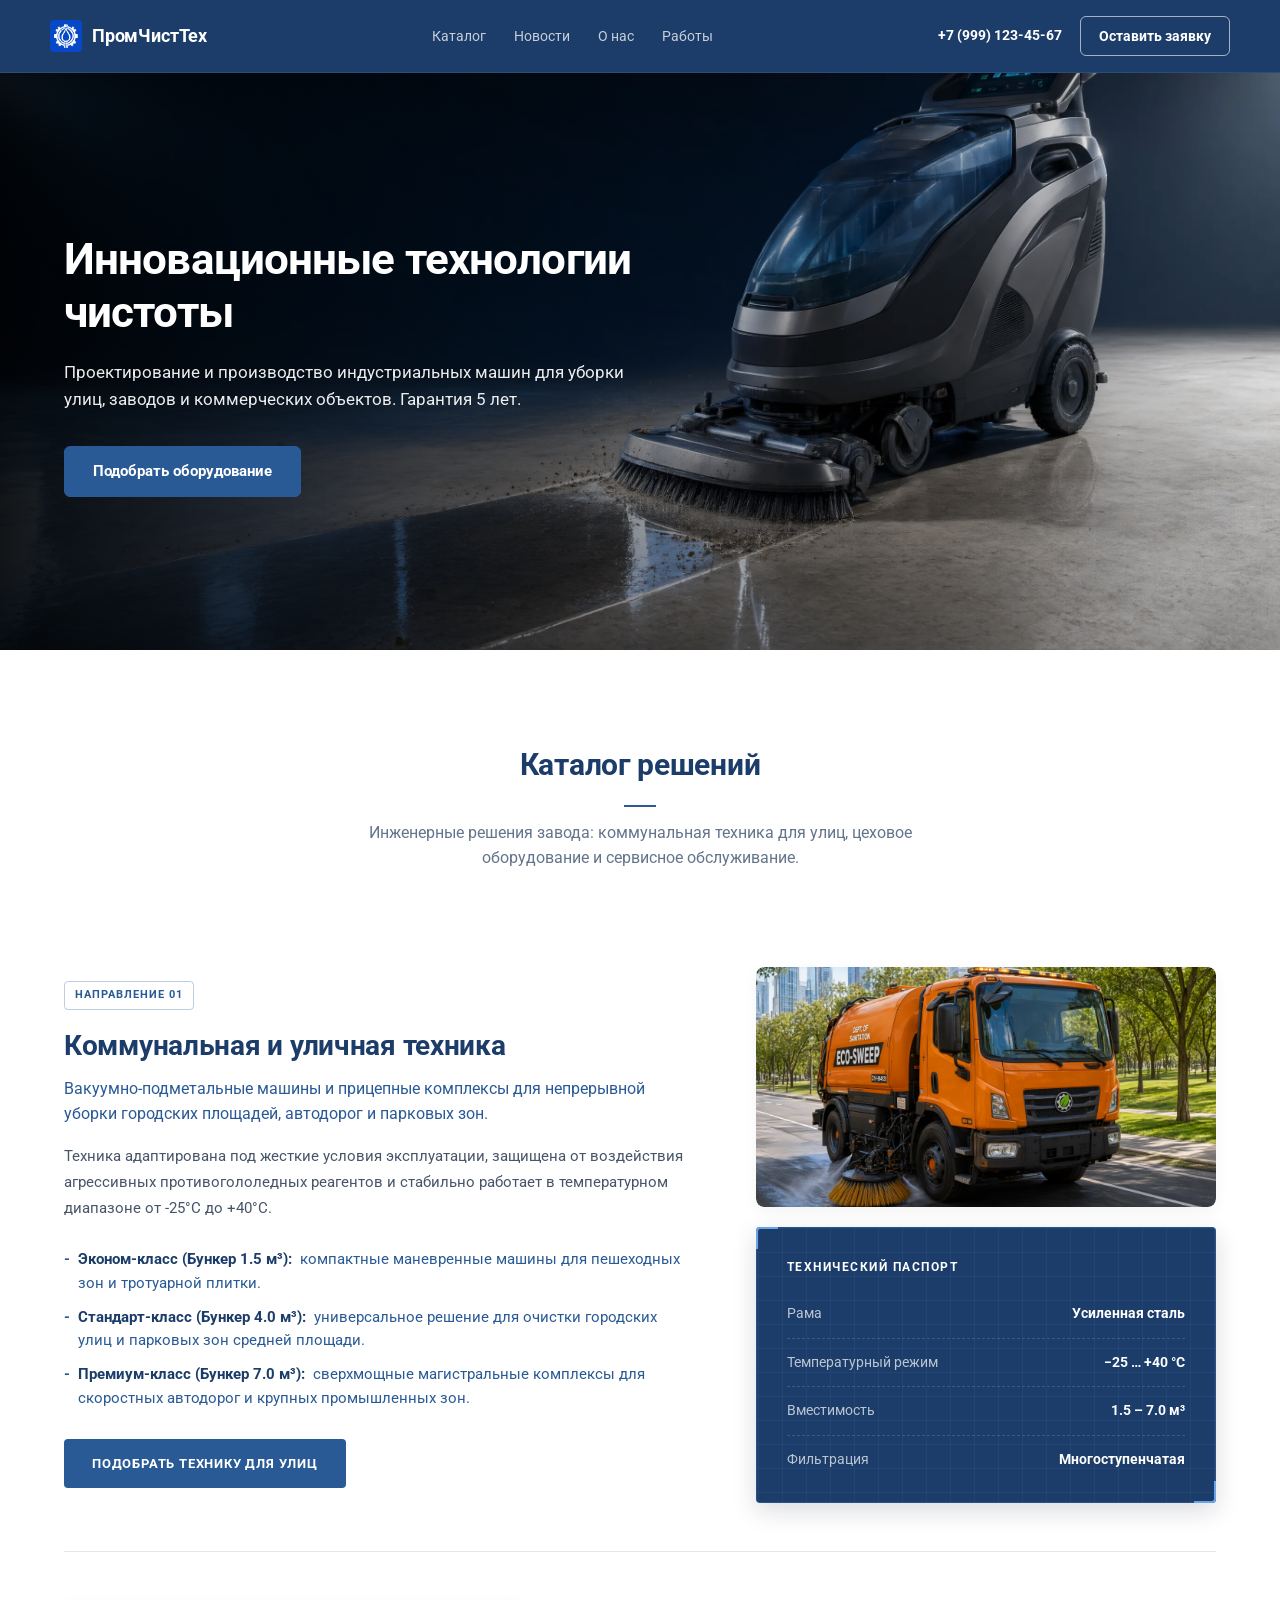
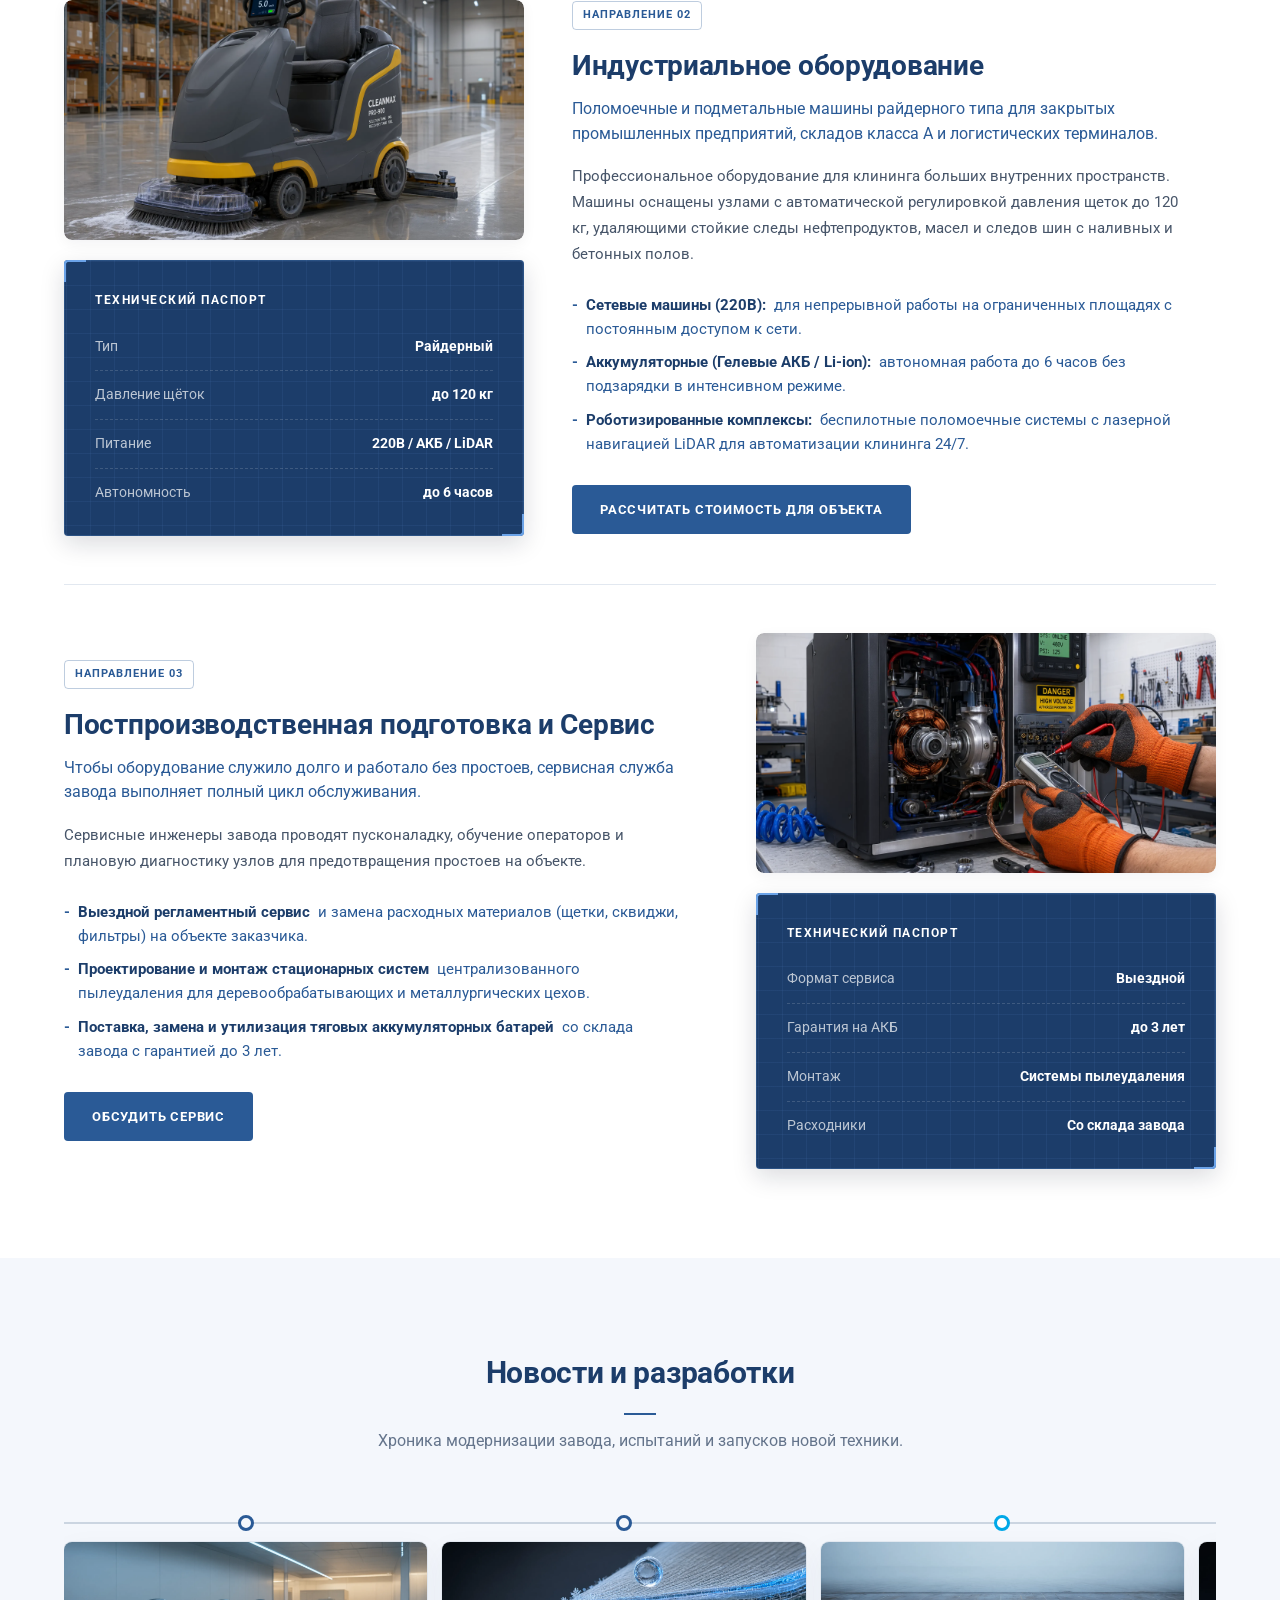
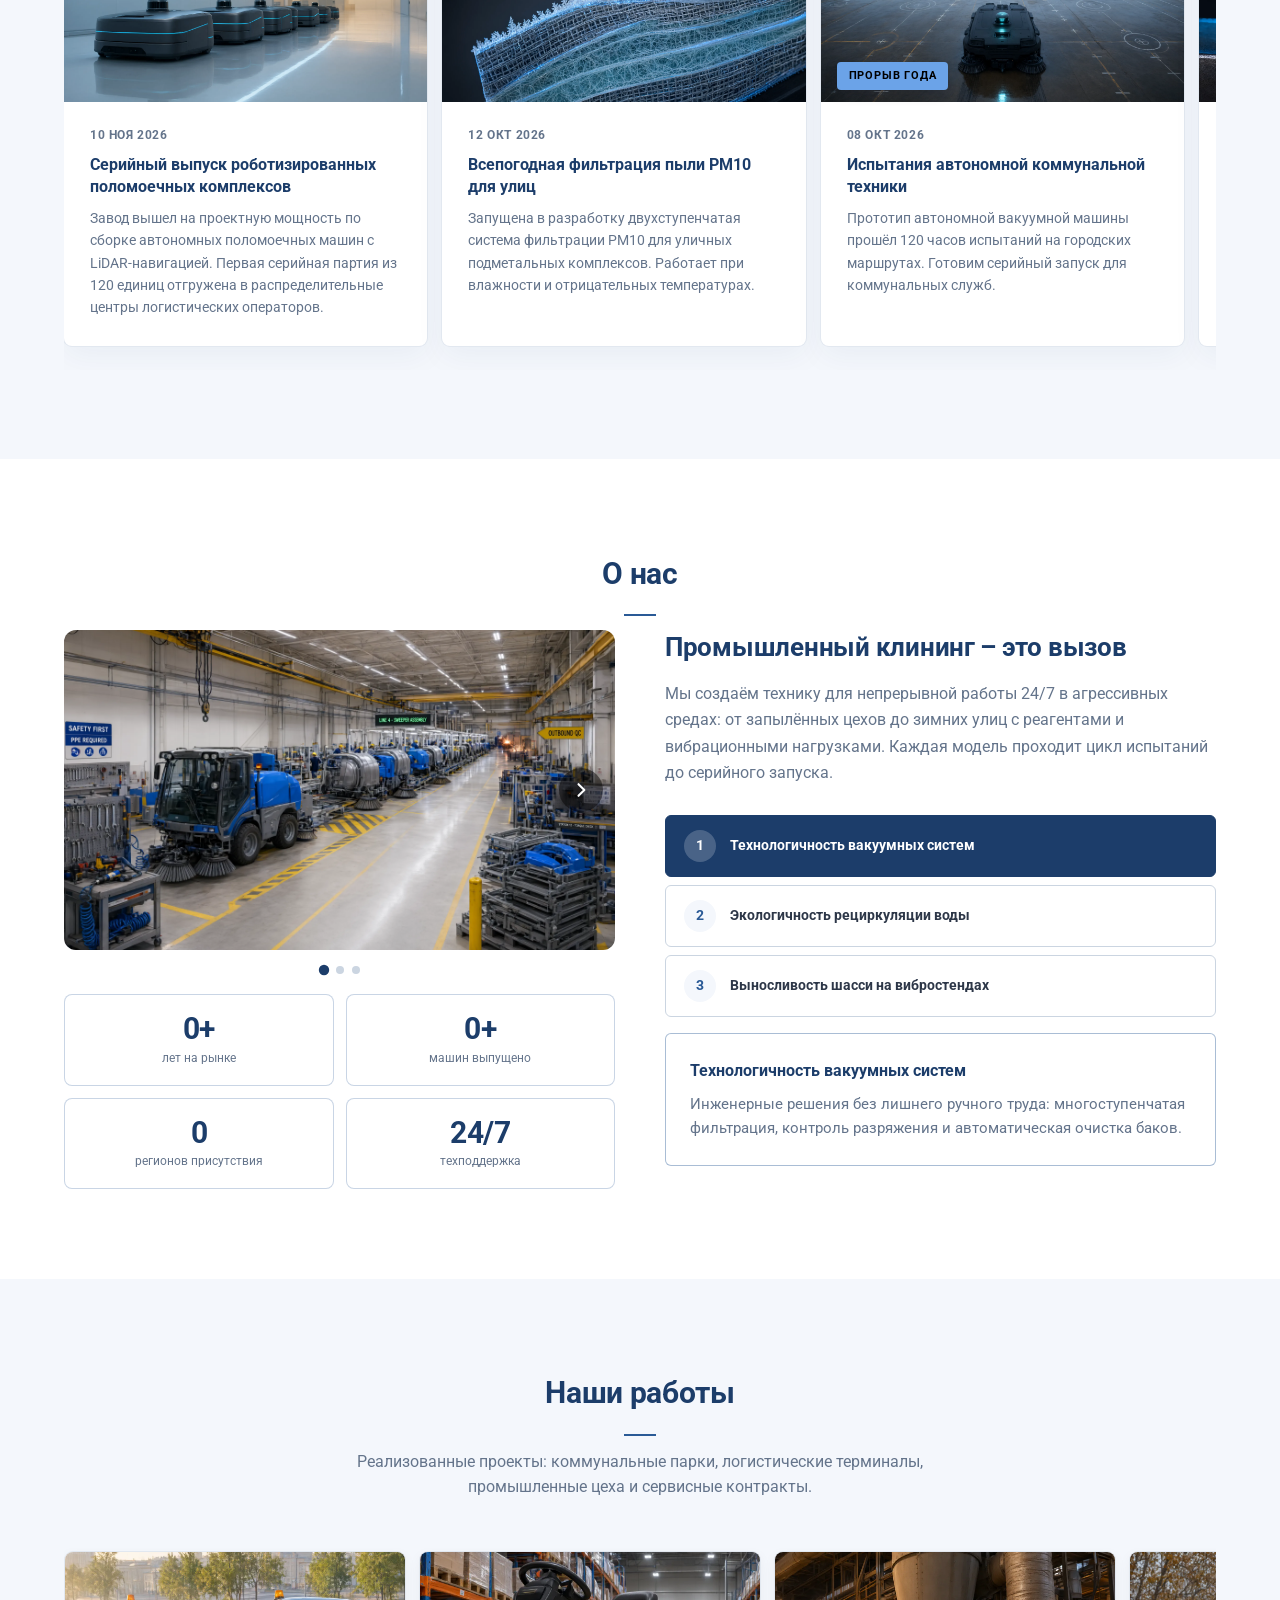
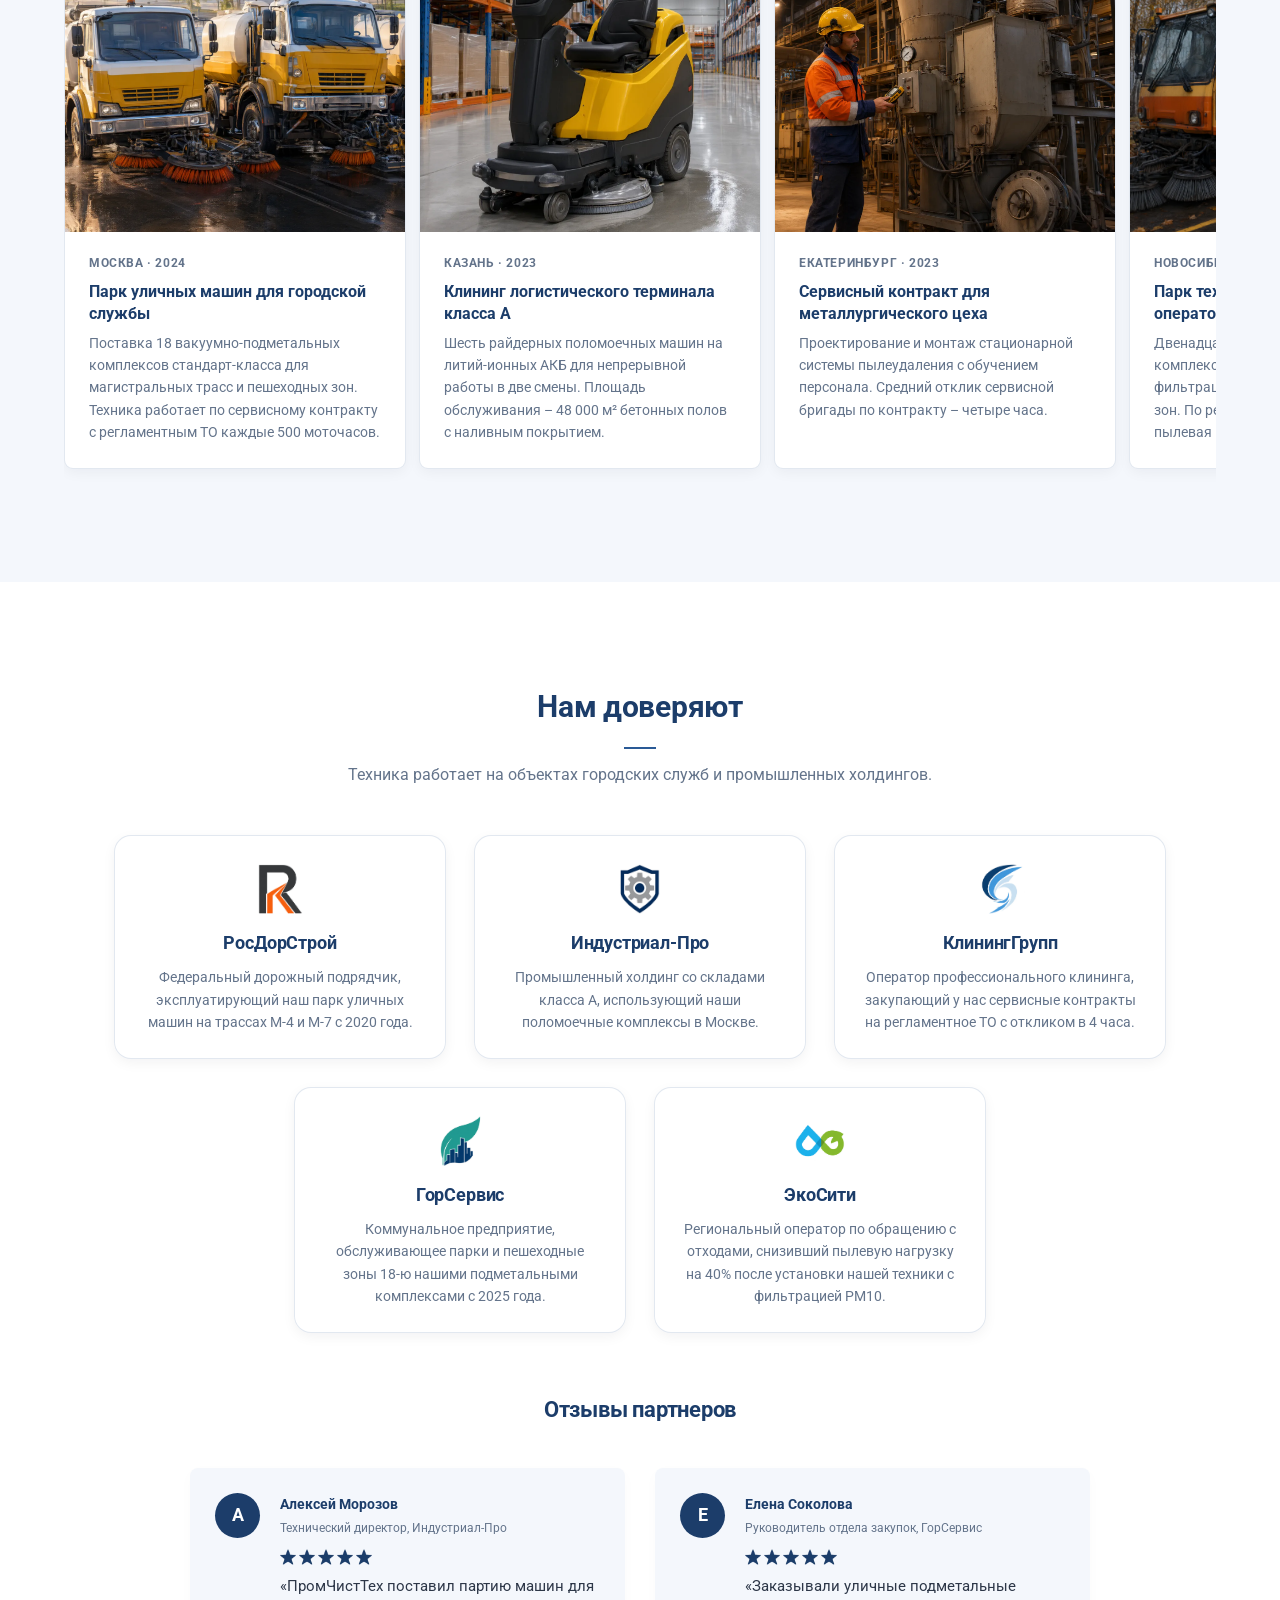
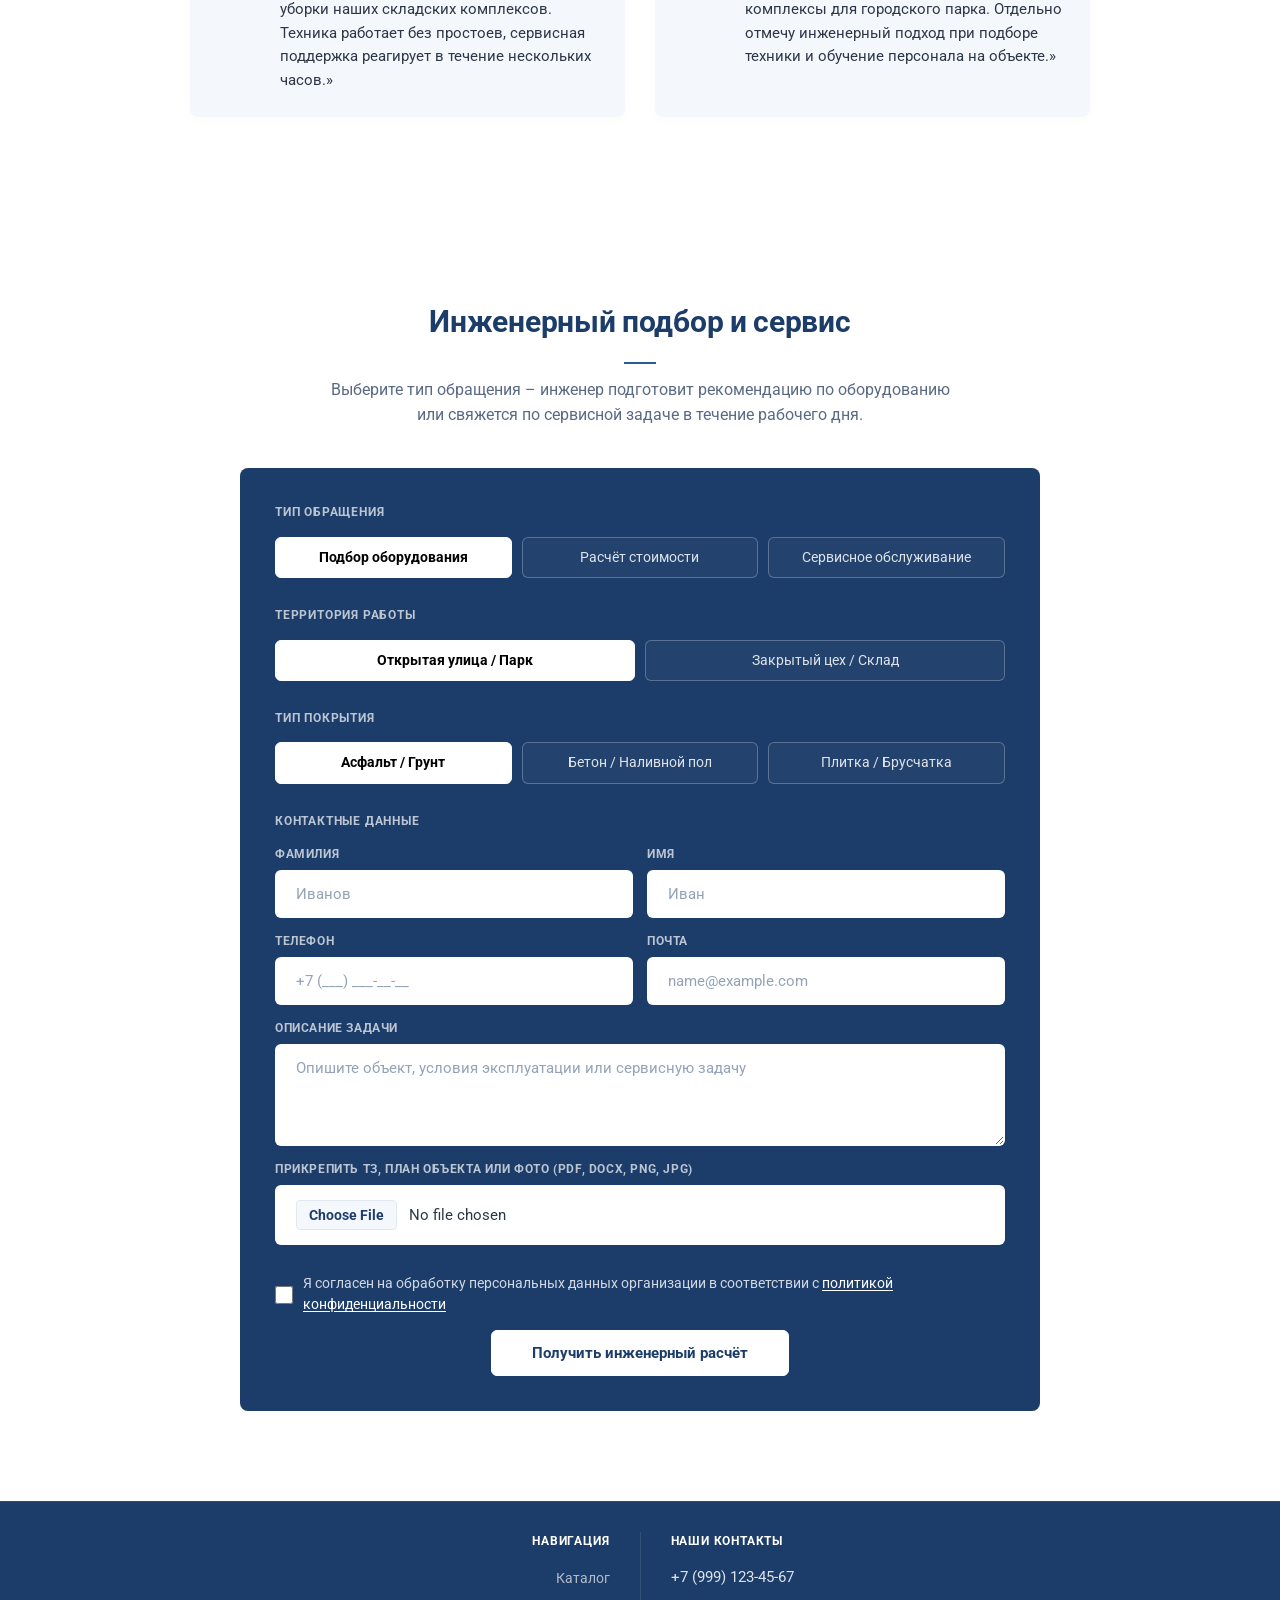
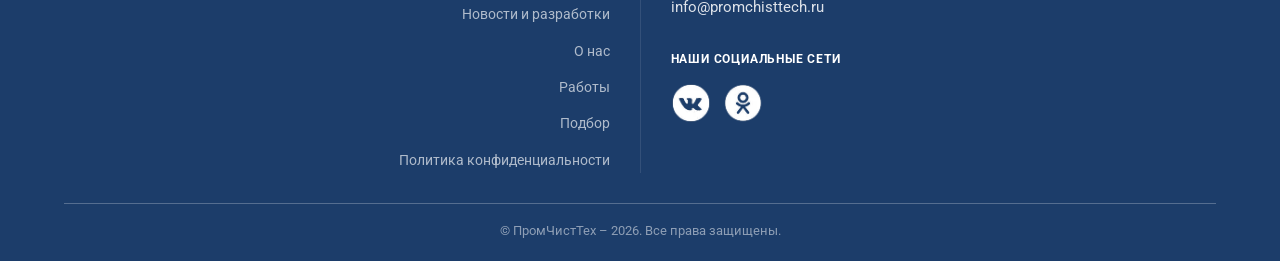
==== commit 4920aa99: "Add files via upload" ====
--- a/index.html
+++ b/index.html
@@ -3,31 +3,40 @@
 <head>
     <meta charset="UTF-8">
     <meta name="viewport" content="width=device-width, initial-scale=1.0">
-    <meta name="description" content="ПромЧистТех — производство индустриальных машин для уборки улиц, заводов и коммерческих объектов.">
-    <title>ПромЧистТех — Инновационные технологии чистоты</title>
+    <meta name="description" content="ПромЧистТех – производство индустриальных машин для уборки улиц, заводов и коммерческих объектов.">
+    <title>ПромЧистТех – Инновационные технологии чистоты</title>
+    <link rel="icon" href="./img/icons/logo.webp" type="image/webp">
     <link rel="stylesheet" href="styles.css">
 </head>
 <body>
 
     <header class="site-header">
-        <div class="container">
+        <div class="header-container">
             <div class="header-wrap">
-                <a href="#" class="logo" aria-label="ПромЧистТех — на главную">
+                <a href="#" class="logo" aria-label="ПромЧистТех – на главную">
                     <span class="logo-icon" aria-hidden="true"></span>
                     <span class="logo-text">ПромЧистТех</span>
                 </a>
-                <nav class="main-nav" aria-label="Основная навигация">
-                    <ul>
-                        <li><a href="#catalog">Каталог</a></li>
-                        <li><a href="#journal">Журнал</a></li>
-                        <li><a href="#about">О нас</a></li>
-                        <li><a href="#configurator">Подбор</a></li>
-                    </ul>
-                </nav>
+                
+                <div class="header-menu" id="header-menu">
+                    <nav class="main-nav" aria-label="Основная навигация">
+                        <ul>
+                            <li><a href="#catalog">Каталог</a></li>
+                            <li><a href="#journal">Новости</a></li>
+                            <li><a href="#about">О нас</a></li>
+                            <li><a href="#works">Работы</a></li>
+                        </ul>
+                    </nav>
+                </div>
+
                 <div class="header-contacts">
-                    <a href="tel:+78005553535" class="phone-link">8 (800) 555-35-35</a>
-                    <a href="#configurator" class="header-btn">Получить консультацию</a>
-                </div>
+                    <a href="tel:+78005553535" class="phone-link">+7 (999) 123-45-67</a>
+                    <a href="#configurator" class="header-btn">Оставить заявку</a>
+                </div>
+
+                <button class="burger-menu" id="burger-menu" aria-label="Открыть меню" aria-expanded="false">
+                    <img src="./img/icons/burger-menu.png" alt="Меню" class="burger-icon">
+                </button>
             </div>
         </div>
     </header>
@@ -37,7 +46,7 @@
             <div class="hero-text">
                 <h1>Инновационные технологии чистоты</h1>
                 <p>Проектирование и производство индустриальных машин для уборки улиц, заводов и коммерческих объектов. Гарантия 5 лет.</p>
-                <a href="#configurator" class="hero-btn">Подобрать оборудование</a>
+                <a href="#configurator" class="hero-btn" data-request="equipment">Подобрать оборудование</a>
             </div>
         </div>
     </section>
@@ -45,31 +54,31 @@
     <section id="catalog" class="section catalog-section">
         <div class="container">
             <h2 class="section-title">Каталог решений</h2>
-            <p class="section-subtitle">Инженерные платформы завода: коммунальная техника для улиц, цеховое оборудование и сервисное сопровождение b2b-клиентов.</p>
+            <p class="section-subtitle">Инженерные решения завода: коммунальная техника для улиц, цеховое оборудование и сервисное обслуживание.</p>
 
             <article class="b2b-direction">
                 <div class="b2b-direction-body">
-                    <span class="b2b-direction-tag">Направление 01 / Heavy Duty</span>
+                    <span class="b2b-direction-tag">Направление 01</span>
                     <h3 class="b2b-direction-title">Коммунальная и уличная техника</h3>
                     <p class="b2b-direction-subtitle">Вакуумно-подметальные машины и прицепные комплексы для непрерывной уборки городских площадей, автодорог и парковых зон.</p>
-                    <p class="b2b-direction-desc">Проектируем и производим коммунальные машины с усиленной стальной рамой и многоступенчатой системой фильтрации пыли. Техника адаптирована под жесткие условия эксплуатации, защищена от воздействия агрессивных противогололедных реагентов и стабильно работает в температурном диапазоне от -25°C до +40°C.</p>
+                    <p class="b2b-direction-desc">Техника адаптирована под жесткие условия эксплуатации, защищена от воздействия агрессивных противогололедных реагентов и стабильно работает в температурном диапазоне от -25°C до +40°C.</p>
                     <ul class="b2b-spec-list">
                         <li><strong>Эконом-класс (Бункер 1.5 м³):</strong> компактные маневренные машины для пешеходных зон и тротуарной плитки.</li>
                         <li><strong>Стандарт-класс (Бункер 4.0 м³):</strong> универсальное решение для очистки городских улиц и парковых зон средней площади.</li>
                         <li><strong>Премиум-класс (Бункер 7.0 м³):</strong> сверхмощные магистральные комплексы для скоростных автодорог и крупных промышленных зон.</li>
                     </ul>
-                    <a href="#configurator" class="b2b-cta">Подобрать технику для улиц</a>
+                    <a href="#configurator" class="b2b-cta" data-request="equipment">Подобрать технику для улиц</a>
                 </div>
                 <aside class="b2b-direction-visual">
                     <div class="catalog-image-banner">
-                        <img src="./img/catalog/heavy_duty.png" alt="Коммунальная уличная техника">
+                        <img src="./img/catalog/heavy_duty.webp" alt="Коммунальная вакуумно-подметальная уличная техника" loading="lazy">
                     </div>
                     <div class="b2b-spec-plate">
                         <span class="b2b-plate-tag">Технический паспорт</span>
                         <dl class="b2b-spec-rows">
                             <div class="b2b-spec-row"><dt>Рама</dt><dd>Усиленная сталь</dd></div>
-                            <div class="b2b-spec-row"><dt>Температурный режим</dt><dd>−25…+40 °C</dd></div>
-                            <div class="b2b-spec-row"><dt>Объём бункера</dt><dd>1.5 — 7.0 м³</dd></div>
+                            <div class="b2b-spec-row"><dt>Температурный режим</dt><dd>−25 … +40 °C</dd></div>
+                            <div class="b2b-spec-row"><dt>Вместимость</dt><dd>1.5 – 7.0 м³</dd></div>
                             <div class="b2b-spec-row"><dt>Фильтрация</dt><dd>Многоступенчатая</dd></div>
                         </dl>
                     </div>
@@ -78,7 +87,7 @@
 
             <article class="b2b-direction">
                 <div class="b2b-direction-body">
-                    <span class="b2b-direction-tag">Направление 02 / Commercial</span>
+                    <span class="b2b-direction-tag">Направление 02</span>
                     <h3 class="b2b-direction-title">Индустриальное оборудование</h3>
                     <p class="b2b-direction-subtitle">Поломоечные и подметальные машины райдерного типа для закрытых промышленных предприятий, складов класса А и логистических терминалов.</p>
                     <p class="b2b-direction-desc">Профессиональное оборудование для клининга больших внутренних пространств. Машины оснащены узлами с автоматической регулировкой давления щеток до 120 кг, удаляющими стойкие следы нефтепродуктов, масел и следов шин с наливных и бетонных полов.</p>
@@ -87,11 +96,11 @@
                         <li><strong>Аккумуляторные (Гелевые АКБ / Li-ion):</strong> автономная работа до 6 часов без подзарядки в интенсивном режиме.</li>
                         <li><strong>Роботизированные комплексы:</strong> беспилотные поломоечные системы с лазерной навигацией LiDAR для автоматизации клининга 24/7.</li>
                     </ul>
-                    <a href="#configurator" class="b2b-cta">Рассчитать стоимость для объекта</a>
+                    <a href="#configurator" class="b2b-cta" data-request="price">Рассчитать стоимость для объекта</a>
                 </div>
                 <aside class="b2b-direction-visual">
                     <div class="catalog-image-banner">
-                        <img src="./img/catalog/commercial.png" alt="Промышленная поломоечная машина">
+                        <img src="./img/catalog/commercial.webp" alt="Промышленная райдерная поломоечная машина" loading="lazy">
                     </div>
                     <div class="b2b-spec-plate">
                         <span class="b2b-plate-tag">Технический паспорт</span>
@@ -107,19 +116,20 @@
 
             <article class="b2b-direction">
                 <div class="b2b-direction-body">
-                    <span class="b2b-direction-tag">Направление 03 / Service</span>
+                    <span class="b2b-direction-tag">Направление 03</span>
                     <h3 class="b2b-direction-title">Постпроизводственная подготовка и Сервис</h3>
-                    <p class="b2b-direction-subtitle">Чтобы оборудование служило долго и работало без простоев, сервисная служба завода выполняет полный цикл сопровождения b2b-клиентов.</p>
+                    <p class="b2b-direction-subtitle">Чтобы оборудование служило долго и работало без простоев, сервисная служба завода выполняет полный цикл обслуживания.</p>
+                    <p class="b2b-direction-desc">Сервисные инженеры завода проводят пусконаладку, обучение операторов и плановую диагностику узлов для предотвращения простоев на объекте.</p>
                     <ul class="b2b-spec-list">
                         <li><strong>Выездной регламентный сервис</strong> и замена расходных материалов (щетки, сквиджи, фильтры) на объекте заказчика.</li>
                         <li><strong>Проектирование и монтаж стационарных систем</strong> централизованного пылеудаления для деревообрабатывающих и металлургических цехов.</li>
                         <li><strong>Поставка, замена и утилизация тяговых аккумуляторных батарей</strong> со склада завода с гарантией до 3 лет.</li>
                     </ul>
-                    <a href="#configurator" class="b2b-cta">Обсудить сервис</a>
+                    <a href="#configurator" class="b2b-cta" data-request="service">Обсудить сервис</a>
                 </div>
                 <aside class="b2b-direction-visual">
                     <div class="catalog-image-banner">
-                        <img src="./img/catalog/service.png" alt="Инженерный сервис оборудования">
+                        <img src="./img/catalog/service.webp" alt="Инженерный сервис и обслуживание оборудования" loading="lazy">
                     </div>
                     <div class="b2b-spec-plate">
                         <span class="b2b-plate-tag">Технический паспорт</span>
@@ -137,12 +147,12 @@
 
     <section id="journal" class="section journal-section">
         <div class="container">
-            <h2 class="section-title">Журнал изменений</h2>
+            <h2 class="section-title">Новости и разработки</h2>
             <p class="section-subtitle">Хроника модернизации завода, испытаний и запусков новой техники.</p>
             <div class="timeline-container">
                 <article class="timeline-item">
                     <span class="timeline-dot" aria-hidden="true"></span>
-                    <img src="./img/timeline/timeline_4.png" alt="">
+                    <img src="./img/timeline/timeline_4.webp" alt="Серийный выпуск роботизированных поломоечных комплексов" loading="lazy">
                     <div class="timeline-content">
                         <span class="timeline-date">10 Ноя 2026</span>
                         <h3>Серийный выпуск роботизированных поломоечных комплексов</h3>
@@ -151,7 +161,7 @@
                 </article>
                 <article class="timeline-item">
                     <span class="timeline-dot" aria-hidden="true"></span>
-                    <img src="./img/timeline/timeline_1.png" alt="">
+                    <img src="./img/timeline/timeline_1.webp" alt="Всепогодная фильтрация пыли PM10" loading="lazy">
                     <div class="timeline-content">
                         <span class="timeline-date">12 Окт 2026</span>
                         <h3>Всепогодная фильтрация пыли PM10 для улиц</h3>
@@ -160,7 +170,7 @@
                 </article>
                 <article class="timeline-item item-highlight">
                     <span class="timeline-dot" aria-hidden="true"></span>
-                    <img src="./img/timeline/timeline_2.png" alt="">
+                    <img src="./img/timeline/timeline_2.webp" alt="Испытания автономной коммунальной техники" loading="lazy">
                     <div class="timeline-content">
                         <span class="timeline-badge">Прорыв года</span>
                         <span class="timeline-date">08 Окт 2026</span>
@@ -170,7 +180,7 @@
                 </article>
                 <article class="timeline-item">
                     <span class="timeline-dot" aria-hidden="true"></span>
-                    <img src="./img/timeline/timeline_5.png" alt="">
+                    <img src="./img/timeline/timeline_5.webp" alt="Запуск линии лазерной резки металла" loading="lazy">
                     <div class="timeline-content">
                         <span class="timeline-date">05 Окт 2026</span>
                         <h3>Запуск линии лазерной резки металла</h3>
@@ -179,7 +189,7 @@
                 </article>
                 <article class="timeline-item">
                     <span class="timeline-dot" aria-hidden="true"></span>
-                    <img src="./img/timeline/timeline_6.png" alt="">
+                    <img src="./img/timeline/timeline_6.webp" alt="Полевые испытания техники в Якутии при -45°C" loading="lazy">
                     <div class="timeline-content">
                         <span class="timeline-date">01 Окт 2026</span>
                         <h3>Полевые испытания техники на Крайнем Севере</h3>
@@ -188,7 +198,7 @@
                 </article>
                 <article class="timeline-item">
                     <span class="timeline-dot" aria-hidden="true"></span>
-                    <img src="./img/timeline/timeline_3.png" alt="">
+                    <img src="./img/timeline/timeline_3.webp" alt="Защита шасси от дорожных реагентов" loading="lazy">
                     <div class="timeline-content">
                         <span class="timeline-date">29 Сен 2026</span>
                         <h3>Защита шасси от дорожных реагентов</h3>
@@ -204,16 +214,16 @@
             <h2 class="section-title">О нас</h2>
             <div class="about-split">
                 <div class="about-left-col">
-                    <div class="about-slider">
+                    <div class="about-slider" data-slide="1">
                         <input type="radio" name="about-slide" id="about-slide-1" checked>
                         <input type="radio" name="about-slide" id="about-slide-2">
                         <input type="radio" name="about-slide" id="about-slide-3">
 
                         <div class="about-slider-wrap">
                             <div class="about-slider-track">
-                                <img class="about-slide-img" src="./img/about/factory.png" alt="Сборочный цех">
-                                <img class="about-slide-img" src="./img/about/weld.png" alt="Сварка шасси">
-                                <img class="about-slide-img" src="./img/about/test.png" alt="Вибростенд">
+                                <img class="about-slide-img" src="./img/about/factory.webp" alt="Сборочный цех завода ПромЧистТех" loading="lazy">
+                                <img class="about-slide-img" src="./img/about/recirculation.webp" alt="Процесс сварки шасси" loading="lazy">
+                                <img class="about-slide-img" src="./img/about/test.webp" alt="Испытания на вибростенде" loading="lazy">
                             </div>
 
                             <label for="about-slide-2" class="slider-arrow slider-arrow--right slider-arrow--s1" aria-label="Следующий слайд">
@@ -241,7 +251,7 @@
                         </div>
 
                         <div class="slider-dots-container">
-                            <label for="about-slide-1" class="slider-dot" aria-label="Слайд 1"></label>
+                            <label for="about-slide-1" class="slider-dot slider-dot--active" aria-label="Слайд 1"></label>
                             <label for="about-slide-2" class="slider-dot" aria-label="Слайд 2"></label>
                             <label for="about-slide-3" class="slider-dot" aria-label="Слайд 3"></label>
                         </div>
@@ -249,11 +259,11 @@
 
                     <div class="factory-stats">
                         <div class="stat-tile">
-                            <span class="stat-number">15+</span>
+                            <span class="stat-number">5+</span>
                             <span class="stat-label">лет на рынке</span>
                         </div>
                         <div class="stat-tile">
-                            <span class="stat-number">5000+</span>
+                            <span class="stat-number">1200+</span>
                             <span class="stat-label">машин выпущено</span>
                         </div>
                         <div class="stat-tile">
@@ -268,14 +278,14 @@
                 </div>
 
                 <div class="about-content">
-                    <h3>Промышленный клининг — это вызов</h3>
+                    <h3>Промышленный клининг – это вызов</h3>
                     <p>Мы создаём технику для непрерывной работы 24/7 в агрессивных средах: от запылённых цехов до зимних улиц с реагентами и вибрационными нагрузками. Каждая модель проходит цикл испытаний до серийного запуска.</p>
-                    <div class="process-tabs">
+                    <div class="process-tabs" data-tab="1">
                         <input type="radio" name="process" id="process-1" checked>
                         <input type="radio" name="process" id="process-2">
                         <input type="radio" name="process" id="process-3">
                         <div class="process-tabs-nav" role="tablist" aria-label="Принципы производства">
-                            <label for="process-1">
+                            <label for="process-1" class="is-active">
                                 <span class="step-num">1</span>
                                 <span class="step-label">Технологичность вакуумных систем</span>
                             </label>
@@ -291,13 +301,13 @@
                         <div class="process-panels">
                             <div class="process-panel" data-panel="1">
                                 <h4>Технологичность вакуумных систем</h4>
-                                <p>Инженерные решения без лишнего ручного труда: многоступенчатая фильтрация, точный контроль разряжения и автоматическая очистка баков.</p>
-                            </div>
-                            <div class="process-panel" data-panel="2">
+                                <p>Инженерные решения без лишнего ручного труда: многоступенчатая фильтрация, контроль разряжения и автоматическая очистка баков.</p>
+                            </div>
+                            <div class="process-panel" data-panel="2" hidden>
                                 <h4>Экологичность рециркуляции воды</h4>
                                 <p>Замкнутый цикл рециркуляции воды и снижение потребления ПАВ. Бережный расход чистой воды и минимизация следов на покрытии.</p>
                             </div>
-                            <div class="process-panel" data-panel="3">
+                            <div class="process-panel" data-panel="3" hidden>
                                 <h4>Выносливость шасси на вибростендах</h4>
                                 <p>Каждое шасси проходит испытания на вибростендах: имитация дорожных реагентов, неровностей и зимних перегрузок.</p>
                             </div>
@@ -308,31 +318,125 @@
         </div>
     </section>
 
+    <section id="works" class="section works-section">
+        <div class="container">
+            <h2 class="section-title">Наши работы</h2>
+            <p class="section-subtitle">Реализованные проекты: коммунальные парки, логистические терминалы, промышленные цеха и сервисные контракты.</p>
+            <div class="works-slider">
+                <div class="works-grid">
+                    <article class="work-card">
+                        <div class="work-image">
+                            <img src="./img/works/moscow.webp" alt="Парк уличных подметальных машин в Москве" loading="lazy">
+                        </div>
+                        <div class="work-content">
+                            <span class="work-meta">Москва · 2024</span>
+                            <h3>Парк уличных машин для городской службы</h3>
+                            <p>Поставка 18 вакуумно-подметальных комплексов стандарт-класса для магистральных трасс и пешеходных зон. Техника работает по сервисному контракту с регламентным ТО каждые 500 моточасов.</p>
+                        </div>
+                    </article>
+
+                    <article class="work-card">
+                        <div class="work-image">
+                            <img src="./img/works/kazan.webp" alt="Поломоечные комплексы в логистическом терминале Казани" loading="lazy">
+                        </div>
+                        <div class="work-content">
+                            <span class="work-meta">Казань · 2023</span>
+                            <h3>Клининг логистического терминала класса А</h3>
+                            <p>Шесть райдерных поломоечных машин на литий-ионных АКБ для непрерывной работы в две смены. Площадь обслуживания – 48 000 м² бетонных полов с наливным покрытием.</p>
+                        </div>
+                    </article>
+
+                    <article class="work-card">
+                        <div class="work-image">
+                            <img src="./img/works/ekaterinburg.webp" alt="Сервисный контракт для металлургического цеха" loading="lazy">
+                        </div>
+                        <div class="work-content">
+                            <span class="work-meta">Екатеринбург · 2023</span>
+                            <h3>Сервисный контракт для металлургического цеха</h3>
+                            <p>Проектирование и монтаж стационарной системы пылеудаления с обучением персонала. Средний отклик сервисной бригады по контракту – четыре часа.</p>
+                        </div>
+                    </article>
+
+                    <article class="work-card">
+                        <div class="work-image">
+                            <img src="./img/works/novosibirsk.webp" alt="Парк техники для регионального оператора" loading="lazy">
+                        </div>
+                        <div class="work-content">
+                            <span class="work-meta">Новосибирск · 2022</span>
+                            <h3>Парк техники для регионального оператора</h3>
+                            <p>Двенадцать уличных подметальных комплексов с многоступенчатой фильтрацией PM10 для уборки санитарных зон. По результатам эксплуатации пылевая нагрузка снижена на 40%.</p>
+                        </div>
+                    </article>
+
+                    <article class="work-card">
+                        <div class="work-image">
+                            <img src="./img/works/yakutsk.webp" alt="Техника для эксплуатации на Крайнем Севере" loading="lazy">
+                        </div>
+                        <div class="work-content">
+                            <span class="work-meta">Якутск · 2022</span>
+                            <h3>Адаптация техники под Крайний Север</h3>
+                            <p>Специальная серия коммунальных машин для эксплуатации при −45°C. Усиленная гидравлика, морозостойкие АКБ и антикоррозийное покрытие шасси под работу с реагентами.</p>
+                        </div>
+                    </article>
+                </div>
+            </div>
+        </div>
+    </section>
+
     <section class="section clients-section">
         <div class="container">
             <h2 class="section-title">Нам доверяют</h2>
-            <p class="section-subtitle">Техника ПромЧистТех работает на объектах городских служб и промышленных холдингов.</p>
-            <div class="clients-carousel">
-                <div class="client-logo">
-                    <span class="client-logo-mark">Р</span>
-                    <span class="client-logo-text">РосДорСтрой</span>
-                </div>
-                <div class="client-logo">
-                    <span class="client-logo-mark">И</span>
-                    <span class="client-logo-text">Индустриал-Про</span>
-                </div>
-                <div class="client-logo">
-                    <span class="client-logo-mark">К</span>
-                    <span class="client-logo-text">КлинингГрупп</span>
-                </div>
-                <div class="client-logo">
-                    <span class="client-logo-mark">Г</span>
-                    <span class="client-logo-text">ГорСервис</span>
-                </div>
-                <div class="client-logo">
-                    <span class="client-logo-mark">Э</span>
-                    <span class="client-logo-text">ЭкоСити</span>
-                </div>
+            <p class="section-subtitle">Техника работает на объектах городских служб и промышленных холдингов.</p>
+            <div class="partner-grid">
+                <article class="partner-card">
+                    <div class="partner-image">
+                        <img src="./img/partners/rosdorstroy.webp" alt="Логотип компании РосДорСтрой" loading="lazy">
+                    </div>
+                    <div class="partner-body">
+                        <h3>РосДорСтрой</h3>
+                        <p>Федеральный дорожный подрядчик, эксплуатирующий наш парк уличных машин на трассах М-4 и М-7 с 2020 года.</p>
+                    </div>
+                </article>
+
+                <article class="partner-card">
+                    <div class="partner-image">
+                        <img src="./img/partners/industrial-pro.webp" alt="Логотип компании Индустриал-Про" loading="lazy">
+                    </div>
+                    <div class="partner-body">
+                        <h3>Индустриал-Про</h3>
+                        <p>Промышленный холдинг со складами класса А, использующий наши поломоечные комплексы в Москве.</p>
+                    </div>
+                </article>
+
+                <article class="partner-card">
+                    <div class="partner-image">
+                        <img src="./img/partners/cleaning-group.webp" alt="Логотип компании КлинингГрупп" loading="lazy">
+                    </div>
+                    <div class="partner-body">
+                        <h3>КлинингГрупп</h3>
+                        <p>Оператор профессионального клининга, закупающий у нас сервисные контракты на регламентное ТО с откликом в 4 часа.</p>
+                    </div>
+                </article>
+
+                <article class="partner-card">
+                    <div class="partner-image">
+                        <img src="./img/partners/gorservice.webp" alt="Логотип компании ГорСервис" loading="lazy">
+                    </div>
+                    <div class="partner-body">
+                        <h3>ГорСервис</h3>
+                        <p>Коммунальное предприятие, обслуживающее парки и пешеходные зоны 18-ю нашими подметальными комплексами с 2025 года.</p>
+                    </div>
+                </article>
+
+                <article class="partner-card">
+                    <div class="partner-image">
+                        <img src="./img/partners/ecocity.webp" alt="Логотип компании ЭкоСити" loading="lazy">
+                    </div>
+                    <div class="partner-body">
+                        <h3>ЭкоСити</h3>
+                        <p>Региональный оператор по обращению с отходами, снизивший пылевую нагрузку на 40% после установки нашей техники с фильтрацией PM10.</p>
+                    </div>
+                </article>
             </div>
 
             <div class="testimonials">
@@ -346,13 +450,13 @@
                                 <span class="testimonial-role">Технический директор, Индустриал-Про</span>
                             </div>
                             <div class="review-stars" role="img" aria-label="Оценка 5 из 5">
-                                <img src="./img/icons/star.png" alt="">
-                                <img src="./img/icons/star.png" alt="">
-                                <img src="./img/icons/star.png" alt="">
-                                <img src="./img/icons/star.png" alt="">
-                                <img src="./img/icons/star.png" alt="">
-                            </div>
-                            <p class="testimonial-text">«ПромЧистТех поставил партию машин для уборки наших складских комплексов. Техника работает без простоев второй год, сервисная поддержка реагирует в течение нескольких часов.»</p>
+                                <img src="./img/icons/star.webp" alt="" loading="lazy">
+                                <img src="./img/icons/star.webp" alt="" loading="lazy">
+                                <img src="./img/icons/star.webp" alt="" loading="lazy">
+                                <img src="./img/icons/star.webp" alt="" loading="lazy">
+                                <img src="./img/icons/star.webp" alt="" loading="lazy">
+                            </div>
+                            <p class="testimonial-text">«ПромЧистТех поставил партию машин для уборки наших складских комплексов. Техника работает без простоев, сервисная поддержка реагирует в течение нескольких часов.»</p>
                         </div>
                     </article>
                     <article class="review-card-b2b">
@@ -363,11 +467,11 @@
                                 <span class="testimonial-role">Руководитель отдела закупок, ГорСервис</span>
                             </div>
                             <div class="review-stars" role="img" aria-label="Оценка 5 из 5">
-                                <img src="./img/icons/star.png" alt="">
-                                <img src="./img/icons/star.png" alt="">
-                                <img src="./img/icons/star.png" alt="">
-                                <img src="./img/icons/star.png" alt="">
-                                <img src="./img/icons/star.png" alt="">
+                                <img src="./img/icons/star.webp" alt="" loading="lazy">
+                                <img src="./img/icons/star.webp" alt="" loading="lazy">
+                                <img src="./img/icons/star.webp" alt="" loading="lazy">
+                                <img src="./img/icons/star.webp" alt="" loading="lazy">
+                                <img src="./img/icons/star.webp" alt="" loading="lazy">
                             </div>
                             <p class="testimonial-text">«Заказывали уличные подметальные комплексы для городского парка. Отдельно отмечу инженерный подход при подборе техники и обучение персонала на объекте.»</p>
                         </div>
@@ -379,12 +483,36 @@
 
     <section id="configurator" class="section configurator-section">
         <div class="container">
-            <h2 class="configurator-title">Инженерный подбор оборудования</h2>
-            <p class="configurator-subtitle">Ответьте на несколько вопросов — мы составим инженерную рекомендацию под ваш объект в течение рабочего дня.</p>
+            <h2 class="configurator-title">Инженерный подбор и сервис</h2>
+            <p class="configurator-subtitle">Выберите тип обращения – инженер подготовит рекомендацию по оборудованию или свяжется по сервисной задаче в течение рабочего дня.</p>
             <div class="configurator">
                 <form action="#" method="post" enctype="multipart/form-data">
                     <fieldset class="calc-group">
-                        <legend>Шаг 1 — Территория работы</legend>
+                        <legend>Тип обращения</legend>
+                        <div class="calc-options calc-options--three">
+                            <label class="calc-option">
+                                <input type="radio" name="request_type" value="equipment" checked>
+                                <span class="calc-option-label">
+                                    <span class="calc-option-text">Подбор оборудования</span>
+                                </span>
+                            </label>
+                            <label class="calc-option">
+                                <input type="radio" name="request_type" value="price">
+                                <span class="calc-option-label">
+                                    <span class="calc-option-text">Расчёт стоимости</span>
+                                </span>
+                            </label>
+                            <label class="calc-option">
+                                <input type="radio" name="request_type" value="service">
+                                <span class="calc-option-label">
+                                    <span class="calc-option-text">Сервисное обслуживание</span>
+                                </span>
+                            </label>
+                        </div>
+                    </fieldset>
+
+                    <fieldset class="calc-group calc-group--equipment" data-form-block="equipment">
+                        <legend>Территория работы</legend>
                         <div class="calc-options">
                             <label class="calc-option">
                                 <input type="radio" name="territory" value="open" checked>
@@ -401,32 +529,62 @@
                         </div>
                     </fieldset>
 
+                    <fieldset class="calc-group calc-group--equipment" data-form-block="equipment">
+                        <legend>Тип покрытия</legend>
+                        <div class="calc-options calc-options--three">
+                            <label class="calc-option">
+                                <input type="radio" name="surface" value="asphalt" checked>
+                                <span class="calc-option-label">
+                                    <span class="calc-option-text">Асфальт / Грунт</span>
+                                </span>
+                            </label>
+                            <label class="calc-option">
+                                <input type="radio" name="surface" value="concrete">
+                                <span class="calc-option-label">
+                                    <span class="calc-option-text">Бетон / Наливной пол</span>
+                                </span>
+                            </label>
+                            <label class="calc-option">
+                                <input type="radio" name="surface" value="tile">
+                                <span class="calc-option-label">
+                                    <span class="calc-option-text">Плитка / Брусчатка</span>
+                                </span>
+                            </label>
+                        </div>
+                    </fieldset>
+
+                    <fieldset class="calc-group calc-group--service" data-form-block="service" hidden>
+                        <legend>Сервисная задача</legend>
+                        <div class="calc-options">
+                            <label class="calc-option">
+                                <input type="radio" name="service_task" value="maintenance" checked>
+                                <span class="calc-option-label">
+                                    <span class="calc-option-text">Плановое ТО</span>
+                                </span>
+                            </label>
+                            <label class="calc-option">
+                                <input type="radio" name="service_task" value="repair">
+                                <span class="calc-option-label">
+                                    <span class="calc-option-text">Ремонт</span>
+                                </span>
+                            </label>
+                            <label class="calc-option">
+                                <input type="radio" name="service_task" value="battery">
+                                <span class="calc-option-label">
+                                    <span class="calc-option-text">Замена АКБ</span>
+                                </span>
+                            </label>
+                            <label class="calc-option">
+                                <input type="radio" name="service_task" value="dust">
+                                <span class="calc-option-label">
+                                    <span class="calc-option-text">Монтаж пылеудаления</span>
+                                </span>
+                            </label>
+                        </div>
+                    </fieldset>
+
                     <fieldset class="calc-group">
-                        <legend>Шаг 2 — Тип покрытия</legend>
-                        <div class="calc-options calc-options--three">
-                            <label class="calc-option">
-                                <input type="radio" name="surface" value="asphalt" checked>
-                                <span class="calc-option-label">
-                                    <span class="calc-option-text">Асфальт / Грунт</span>
-                                </span>
-                            </label>
-                            <label class="calc-option">
-                                <input type="radio" name="surface" value="tile">
-                                <span class="calc-option-label">
-                                    <span class="calc-option-text">Плитка / Брусчатка</span>
-                                </span>
-                            </label>
-                            <label class="calc-option">
-                                <input type="radio" name="surface" value="concrete">
-                                <span class="calc-option-label">
-                                    <span class="calc-option-text">Бетон / Наливной пол</span>
-                                </span>
-                            </label>
-                        </div>
-                    </fieldset>
-
-                    <fieldset class="calc-group">
-                        <legend>Шаг 3 — Контактные данные</legend>
+                        <legend>Контактные данные</legend>
                         <div class="form-grid">
                             <div class="form-group">
                                 <label for="lastName">Фамилия</label>
@@ -445,11 +603,11 @@
                                 <input type="email" id="email" name="email" placeholder="name@example.com" required>
                             </div>
                             <div class="form-group form-group--full">
-                                <label for="requirements">Особые требования</label>
-                                <textarea id="requirements" name="requirements" rows="4" placeholder="Опишите задачи и условия эксплуатации"></textarea>
+                                <label for="requirements">Описание задачи</label>
+                                <textarea id="requirements" name="requirements" rows="4" placeholder="Опишите объект, условия эксплуатации или сервисную задачу"></textarea>
                             </div>
                             <div class="form-group form-group--full">
-                                <label for="fileUpload">Прикрепить ТЗ или план объекта (PDF, DOCX, PNG, JPG)</label>
+                                <label for="fileUpload">Прикрепить ТЗ, план объекта или фото (PDF, DOCX, PNG, JPG)</label>
                                 <input type="file" id="fileUpload" name="uploaded_file" class="custom-file-input" accept=".pdf,.docx,.doc,.png,.jpg,.jpeg">
                             </div>
                         </div>
@@ -458,9 +616,10 @@
                     <div class="form-submit">
                         <label class="privacy-label">
                             <input type="checkbox" name="privacy_agreement" required>
-                            <span>Я согласен на обработку персональных данных организации в соответствии с политикой конфиденциальности</span>
+                            <span>Я согласен на обработку персональных данных организации в соответствии с <a href="privacy.html" class="privacy-link">политикой конфиденциальности</a></span>
                         </label>
-                        <button type="submit" class="btn-submit">Получить инженерный расчёт</button>
+                        <button type="submit" name="submit_action" value="calc" class="btn-submit btn-submit--calc" data-submit="calc">Получить инженерный расчёт</button>
+                        <button type="submit" name="submit_action" value="service" class="btn-submit btn-submit--service" data-submit="service" hidden>Отправить сервисную заявку</button>
                     </div>
                 </form>
             </div>
@@ -474,26 +633,37 @@
                     <h6>Навигация</h6>
                     <ul class="footer-links">
                         <li><a href="#catalog">Каталог</a></li>
-                        <li><a href="#journal">Журнал</a></li>
+                        <li><a href="#journal">Новости и разработки</a></li>
                         <li><a href="#about">О нас</a></li>
+                        <li><a href="#works">Работы</a></li>
                         <li><a href="#configurator">Подбор</a></li>
+                        <li><a href="privacy.html">Политика конфиденциальности</a></li>
                     </ul>
                 </div>
                 <div class="footer-col footer-contacts">
                     <h6>Наши контакты</h6>
-                    <p><a href="tel:+78005553535">+7 (800) 555-35-35</a></p>
+                    <p><a href="tel:+78005553535">+7 (999) 123-45-67</a></p>
                     <p><a href="mailto:info@promchisttech.ru">info@promchisttech.ru</a></p>
                     <h6 class="social-heading">Наши социальные сети</h6>
                     <div class="social-badges">
-                        <a href="#"><img src="./img/icons/vk.png" alt="ВКонтакте"></a>
-                        <a href="#"><img src="./img/icons/ok.png" alt="Одноклассники"></a>
+                        <a href="#"><img src="./img/icons/vk.webp" alt="Мы во ВКонтакте" loading="lazy"></a>
+                        <a href="#"><img src="./img/icons/ok.webp" alt="Мы в Одноклассниках" loading="lazy"></a>
                     </div>
                 </div>
             </div>
             <hr>
-            <p class="copyright">© ПромЧистТех — 2026. Все права защищены.</p>
+            <p class="copyright">© ПромЧистТех – 2026. Все права защищены.</p>
         </div>
     </footer>
 
+    <button type="button" class="scroll-top" aria-label="Наверх" hidden>
+        <span class="scroll-circle" aria-hidden="true">
+            <svg viewBox="0 0 24 24" width="22" height="22">
+                <path d="M6 15 L12 9 L18 15" fill="none" stroke="currentColor" stroke-width="2.5" stroke-linecap="round" stroke-linejoin="round"/>
+            </svg>
+        </span>
+    </button>
+
+    <script src="script.js"></script>
 </body>
 </html>
--- a/styles.css
+++ b/styles.css
@@ -1,3 +1,19 @@
+@font-face {
+    font-family: 'Roboto';
+    src: url('./fonts/Roboto-Regular.ttf') format('truetype');
+    font-weight: 400;
+    font-style: normal;
+    font-display: swap;
+}
+
+@font-face {
+    font-family: 'Roboto';
+    src: url('./fonts/Roboto-Bold.ttf') format('truetype');
+    font-weight: 700;
+    font-style: normal;
+    font-display: swap;
+}
+
 * {
     box-sizing: border-box;
     margin: 0;
@@ -22,13 +38,68 @@
     --transition: 200ms ease;
 }
 
+[hidden] {
+    display: none !important;
+}
+
+html,
+body {
+    overflow-x: hidden;
+    width: 100%;
+}
+
 html {
     scroll-behavior: smooth;
     scroll-padding-top: 72px;
 }
 
+html,
+.timeline-container,
+.works-slider {
+    scrollbar-width: thin;
+    scrollbar-color: #1C3D6A rgba(42, 90, 150, 0.12);
+}
+
+html::-webkit-scrollbar {
+    width: 6px;
+}
+
+.timeline-container::-webkit-scrollbar,
+.works-slider::-webkit-scrollbar {
+    height: 6px;
+}
+
+html::-webkit-scrollbar-track,
+.timeline-container::-webkit-scrollbar-track,
+.works-slider::-webkit-scrollbar-track {
+    background: rgba(42, 90, 150, 0.12);
+    border-radius: 3px;
+}
+
+html::-webkit-scrollbar-track {
+    margin: 0;
+}
+
+.timeline-container::-webkit-scrollbar-track,
+.works-slider::-webkit-scrollbar-track {
+    margin: 0 8px;
+}
+
+html::-webkit-scrollbar-thumb,
+.timeline-container::-webkit-scrollbar-thumb,
+.works-slider::-webkit-scrollbar-thumb {
+    background: #1C3D6A;
+    border-radius: 3px;
+}
+
+html::-webkit-scrollbar-thumb:hover,
+.timeline-container::-webkit-scrollbar-thumb:hover,
+.works-slider::-webkit-scrollbar-thumb:hover {
+    background: #2A5A96;
+}
+
 body {
-    font-family: 'Segoe UI', Roboto, Helvetica, Arial, sans-serif;
+    font-family: 'Roboto', 'Segoe UI', Helvetica, Arial, sans-serif;
     color: var(--text-dark);
     background: var(--bg-white);
     line-height: 1.65;
@@ -71,12 +142,19 @@
     border-bottom: 1px solid rgba(255, 255, 255, 0.08);
 }
 
+.header-container {
+    width: 100%;
+    margin: 0 auto;
+    padding: 0 50px;
+}
+
 .header-wrap {
     display: flex;
     justify-content: space-between;
     align-items: center;
     height: 72px;
-    gap: 24px;
+    gap: 20px;
+    position: relative;
 }
 
 .logo {
@@ -90,7 +168,7 @@
 .logo-icon {
     width: 32px;
     height: 32px;
-    background: url('./img/icons/logo.png') no-repeat center center / cover;
+    background: url('./img/icons/logo.webp') no-repeat center center / cover;
     border-radius: 4px;
     flex-shrink: 0;
 }
@@ -100,6 +178,12 @@
     font-weight: 700;
     font-size: 1.15rem;
     letter-spacing: -0.01em;
+}
+
+.header-menu {
+    display: flex;
+    flex: 1;
+    justify-content: center;
 }
 
 .main-nav ul {
@@ -158,11 +242,28 @@
     border-color: #ffffff;
 }
 
+.burger-menu {
+    display: none;
+    background: none;
+    border: none;
+    cursor: pointer;
+    padding: 0;
+    align-items: center;
+    justify-content: center;
+}
+
+.burger-icon {
+    width: 32px;
+    height: 32px;
+    object-fit: contain;
+    filter: brightness(0) invert(1);
+}
+
 .hero {
     min-height: 650px;
     background:
         linear-gradient(90deg, rgba(0, 0, 0, 0.9) 0%, rgba(0, 0, 0, 0.4) 50%, rgba(0, 0, 0, 0) 100%),
-        url('./img/hero.png') no-repeat center center;
+        url('./img/hero.webp') no-repeat center center;
     background-size: cover;
     display: flex;
     align-items: center;
@@ -212,6 +313,10 @@
 }
 
 .journal-section {
+    background: #F4F7FC;
+}
+
+.works-section {
     background: #F4F7FC;
 }
 
@@ -406,22 +511,54 @@
 }
 
 .b2b-spec-plate {
-    background: var(--dark-blue);
-    color: #ffffff;
-    border-radius: 6px;
-    border-left: 3px solid var(--accent-light);
+    position: relative;
+    background-color: var(--dark-blue);
+    color: #ffffff;
+    border-radius: 4px;
     padding: 30px;
-    box-shadow: var(--shadow-md);
+    box-shadow: 0 8px 24px rgba(15, 23, 42, 0.15);
+    border: 1px solid rgba(107, 163, 232, 0.2);
+    background-image:
+        linear-gradient(rgba(107, 163, 232, 0.08) 1px, transparent 1px),
+        linear-gradient(90deg, rgba(107, 163, 232, 0.08) 1px, transparent 1px);
+    background-size: 24px 24px;
+    background-position: center top;
+}
+
+.b2b-spec-plate::before {
+    content: '';
+    position: absolute;
+    top: -1px;
+    left: -1px;
+    width: 20px;
+    height: 20px;
+    border-top: 2px solid var(--accent-light);
+    border-left: 2px solid var(--accent-light);
+    border-top-left-radius: 4px;
+}
+
+.b2b-spec-plate::after {
+    content: '';
+    position: absolute;
+    bottom: -1px;
+    right: -1px;
+    width: 20px;
+    height: 20px;
+    border-bottom: 2px solid var(--accent-light);
+    border-right: 2px solid var(--accent-light);
+    border-bottom-right-radius: 4px;
 }
 
 .b2b-plate-tag {
-    display: block;
-    font-size: 0.7rem;
-    font-weight: 700;
-    letter-spacing: 1.2px;
+    display: flex;
+    align-items: center;
+    gap: 10px;
+    font-size: 0.75rem;
+    font-weight: 700;
+    letter-spacing: 1.5px;
     text-transform: uppercase;
     color: var(--bg-white);
-    margin-bottom: 20px;
+    margin-bottom: 24px;
 }
 
 .b2b-spec-rows {
@@ -435,8 +572,8 @@
     justify-content: space-between;
     align-items: baseline;
     gap: 16px;
-    padding: 11px 0;
-    border-bottom: 1px solid rgba(255, 255, 255, 0.1);
+    padding: 12px 0;
+    border-bottom: 1px dashed rgba(255, 255, 255, 0.15);
 }
 
 .b2b-spec-row:first-child {
@@ -451,12 +588,12 @@
 .b2b-spec-row dt {
     font-size: 0.85rem;
     font-weight: 500;
-    color: rgba(255, 255, 255, 0.6);
+    color: rgba(255, 255, 255, 0.7);
     margin: 0;
 }
 
 .b2b-spec-row dd {
-    font-size: 0.88rem;
+    font-size: 0.9rem;
     font-weight: 600;
     color: #ffffff;
     text-align: right;
@@ -466,33 +603,12 @@
 .timeline-container {
     position: relative;
     display: flex;
-    gap: 30px;
+    gap: 15px;
     padding: 40px 1px 24px;
     overflow-x: auto;
     overflow-y: hidden;
     scroll-snap-type: x mandatory;
     width: 100%;
-    scrollbar-width: thin;
-    scrollbar-color: #1C3D6A rgba(42, 90, 150, 0.12);
-}
-
-.timeline-container::-webkit-scrollbar {
-    height: 6px;
-}
-
-.timeline-container::-webkit-scrollbar-track {
-    background: rgba(42, 90, 150, 0.12);
-    border-radius: 3px;
-    margin: 0 8px;
-}
-
-.timeline-container::-webkit-scrollbar-thumb {
-    background: #1C3D6A;
-    border-radius: 3px;
-}
-
-.timeline-container::-webkit-scrollbar-thumb:hover {
-    background: #2A5A96;
 }
 
 .timeline-item {
@@ -506,7 +622,6 @@
     box-shadow: 0 0 0 1px #E2E8F0, 0 10px 30px rgba(28, 61, 106, 0.05);
     display: flex;
     flex-direction: column;
-    transition: box-shadow 200ms ease, transform 200ms ease;
 }
 
 .timeline-item::before {
@@ -527,15 +642,6 @@
 
 .timeline-item:last-child::before {
     right: 0;
-}
-
-.timeline-item:hover {
-    box-shadow: 0 0 0 1px #E2E8F0, 0 14px 36px rgba(28, 61, 106, 0.1);
-    transform: translateY(-2px);
-}
-
-.timeline-item:hover::before {
-    top: -18px;
 }
 
 .timeline-item img {
@@ -586,7 +692,7 @@
     z-index: 3;
     display: inline-block;
     background: #6BA3E8;
-    color: #1C3D6A;
+    color: #000000;
     font-size: 0.68rem;
     font-weight: 800;
     padding: 5px 12px;
@@ -614,17 +720,11 @@
 .timeline-item.item-highlight {
     background: #ffffff;
     color: #1C3D6A;
-    box-shadow: 0 0 0 2px #2A5A96, 0 14px 40px rgba(28, 61, 106, 0.15);
-}
-
-.timeline-item.item-highlight:hover {
-    box-shadow: 0 0 0 2px #2A5A96, 0 18px 48px rgba(28, 61, 106, 0.22);
 }
 
 .timeline-item.item-highlight .timeline-dot {
     background: #ffffff;
     border-color: #00A8E8;
-    box-shadow: 0 0 0 3px rgba(0, 168, 232, 0.25), 0 0 12px rgba(0, 168, 232, 0.5);
 }
 
 .timeline-item.item-highlight .timeline-date {
@@ -695,11 +795,11 @@
     display: block;
 }
 
-.about-slider > input#about-slide-2:checked ~ .about-slider-wrap .about-slider-track {
+.about-slider[data-slide="2"] .about-slider-track {
     transform: translate3d(-100%, 0, 0);
 }
 
-.about-slider > input#about-slide-3:checked ~ .about-slider-wrap .about-slider-track {
+.about-slider[data-slide="3"] .about-slider-track {
     transform: translate3d(-200%, 0, 0);
 }
 
@@ -745,9 +845,9 @@
     transform: translateY(-50%) translateX(2px);
 }
 
-.about-slider > input#about-slide-1:checked ~ .about-slider-wrap .slider-arrow--s1,
-.about-slider > input#about-slide-2:checked ~ .about-slider-wrap .slider-arrow--s2,
-.about-slider > input#about-slide-3:checked ~ .about-slider-wrap .slider-arrow--s3 {
+.about-slider[data-slide="1"] .slider-arrow--s1,
+.about-slider[data-slide="2"] .slider-arrow--s2,
+.about-slider[data-slide="3"] .slider-arrow--s3 {
     display: flex;
 }
 
@@ -773,9 +873,7 @@
     background: #94A3B8;
 }
 
-.about-slider > input#about-slide-1:checked ~ .slider-dots-container .slider-dot:nth-child(1),
-.about-slider > input#about-slide-2:checked ~ .slider-dots-container .slider-dot:nth-child(2),
-.about-slider > input#about-slide-3:checked ~ .slider-dots-container .slider-dot:nth-child(3) {
+.slider-dot--active {
     background: #1C3D6A;
     transform: scale(1.3);
 }
@@ -891,34 +989,22 @@
     transition: background-color 0.2s ease, color 0.2s ease;
 }
 
-.about-content .process-tabs > input#process-1:checked ~ .process-tabs-nav label[for="process-1"],
-.about-content .process-tabs > input#process-2:checked ~ .process-tabs-nav label[for="process-2"],
-.about-content .process-tabs > input#process-3:checked ~ .process-tabs-nav label[for="process-3"] {
+.about-content .process-tabs-nav label.is-active {
     background: #1C3D6A;
     border-color: #1C3D6A;
     color: #ffffff;
 }
 
-.about-content .process-tabs > input#process-1:checked ~ .process-tabs-nav label[for="process-1"] .step-num,
-.about-content .process-tabs > input#process-2:checked ~ .process-tabs-nav label[for="process-2"] .step-num,
-.about-content .process-tabs > input#process-3:checked ~ .process-tabs-nav label[for="process-3"] .step-num {
+.about-content .process-tabs-nav label.is-active .step-num {
     background: rgba(255, 255, 255, 0.2);
     color: #ffffff;
 }
 
 .about-content .process-panel {
-    display: none;
-    padding: 22px 24px;
+    padding: 24px;
     background: #ffffff;
-    border: 1px solid #E2E8F0;
-    border-left: 3px solid #2A5A96;
+    border: 1px solid rgba(42, 90, 150, 0.4);
     border-radius: 6px;
-}
-
-.about-content .process-tabs > input#process-1:checked ~ .process-panels .process-panel[data-panel="1"],
-.about-content .process-tabs > input#process-2:checked ~ .process-panels .process-panel[data-panel="2"],
-.about-content .process-tabs > input#process-3:checked ~ .process-panels .process-panel[data-panel="3"] {
-    display: block;
     animation: fadeIn 0.3s ease;
 }
 
@@ -947,56 +1033,164 @@
     }
 }
 
+.works-slider {
+    width: 100%;
+    overflow-x: auto;
+    overflow-y: hidden;
+    padding-bottom: 20px;
+}
+
+.works-grid {
+    display: flex;
+    gap: 15px;
+    width: max-content;
+    padding: 4px 1px;
+}
+
+.work-card {
+    flex: 0 0 340px;
+    width: 340px;
+    background: #ffffff;
+    border-radius: 8px;
+    overflow: hidden;
+    box-shadow: 0 0 0 1px #E2E8F0, 0 4px 14px rgba(15, 23, 42, 0.05);
+    display: flex;
+    flex-direction: column;
+}
+
+.work-image {
+    width: 100%;
+    height: 280px;
+    overflow: hidden;
+    background: #F4F7FC;
+}
+
+.work-image img {
+    width: 100%;
+    height: 100%;
+    object-fit: cover;
+    object-position: center;
+    display: block;
+}
+
+.work-content {
+    display: flex;
+    flex-direction: column;
+    gap: 8px;
+    padding: 22px 24px 24px;
+    flex: 1;
+}
+
+.work-meta {
+    display: block;
+    font-size: 0.72rem;
+    font-weight: 700;
+    text-transform: uppercase;
+    letter-spacing: 0.6px;
+    color: #64748B;
+}
+
+.work-content h3 {
+    font-size: 1.02rem;
+    font-weight: 700;
+    color: #1C3D6A;
+    line-height: 1.35;
+    margin: 0;
+}
+
+.work-content p {
+    font-size: 0.9rem;
+    line-height: 1.55;
+    color: #64748B;
+    margin: 0;
+}
+
 .clients-section {
-    padding-top: 0;
-}
-
-.clients-carousel {
-    display: flex;
+    padding-top: 100px;
+}
+
+.partner-grid {
+    display: flex;
+    flex-wrap: wrap;
     justify-content: center;
-    align-items: center;
-    flex-wrap: wrap;
-    gap: 16px 20px;
-    max-width: 900px;
-    margin: 0 auto 30px;
-    padding: 32px 40px;
+    gap: 30px;
+    max-width: 1080px;
+    margin: 0 auto 60px;
+}
+
+.partner-card {
+    width: 330px;
+    max-width: 100%;
     background: #ffffff;
-    border: 1px solid #E2E8F0;
-    border-radius: 6px;
-    box-shadow: 0 1px 2px rgba(15, 23, 42, 0.05);
-}
-
-.client-logo {
-    display: flex;
-    align-items: center;
-    gap: 10px;
-    padding: 12px 18px;
-    border-radius: 6px;
-    color: #64748B;
-    font-weight: 700;
-    font-size: 1.05rem;
-    letter-spacing: 0.02em;
-    transition: background-color 0.2s ease, color 0.2s ease;
-    flex-shrink: 0;
-    white-space: nowrap;
-}
-
-.client-logo:hover {
-    background: #EEF2F7;
-    color: #1C3D6A;
-}
-
-.client-logo-mark {
-    width: 34px;
-    height: 34px;
-    border: 2px solid currentColor;
-    border-radius: 4px;
+    border-radius: 16px;
+    box-shadow: 0 0 0 1px #E2E8F0, 0 4px 14px rgba(15, 23, 42, 0.06);
+    display: flex;
+    flex-direction: column;
+    align-items: stretch;
+    position: relative;
+    isolation: isolate;
+    transform: translateZ(0);
+    transition: transform 0.45s cubic-bezier(0.23, 1, 0.32, 1),
+                box-shadow 0.3s ease;
+}
+
+.partner-card:hover {
+    box-shadow: 0 0 0 1px #E2E8F0, 0 20px 40px rgba(15, 23, 42, 0.15);
+    will-change: transform;
+}
+
+.partner-card.is-tilting {
+    transition: transform 0.08s linear, box-shadow 0.3s ease;
+    will-change: transform;
+}
+
+.partner-image {
+    width: 50px;
+    height: 50px;
+    margin: 28px auto 0;
+    border-radius: 5px;
     display: flex;
     align-items: center;
     justify-content: center;
+    flex-shrink: 0;
+    overflow: hidden;
+}
+
+.partner-image img {
+    max-width: 100%;
+    max-height: 100%;
+    width: auto;
+    height: auto;
+    object-fit: contain;
+    display: block;
+}
+
+.partner-body {
+    padding: 18px 24px 24px;
+    display: flex;
+    flex-direction: column;
+    gap: 12px;
+    flex: 1;
+    position: relative;
+    z-index: 3;
+}
+
+.partner-body h3 {
+    font-size: 1.1rem;
+    font-weight: 700;
+    color: var(--dark-blue);
+    text-align: center;
+    margin: 0;
+    line-height: 1.3;
+    letter-spacing: -0.01em;
+}
+
+.partner-body p {
     font-size: 0.9rem;
-    font-weight: 800;
-    flex-shrink: 0;
+    line-height: 1.55;
+    color: var(--text-muted);
+    margin: 0;
+    text-align: center;
 }
 
 .testimonials {
@@ -1014,48 +1208,67 @@
 }
 
 .footer-reviews-grid {
-    display: flex !important;
-    flex-direction: row !important;
-    justify-content: space-between !important;
-    gap: 30px !important;
-    max-width: 900px !important;
-    margin: 40px auto 0 auto !important;
-    width: 100% !important;
+    display: flex;
+    flex-direction: row;
+    justify-content: space-between;
+    gap: 30px;
+    max-width: 900px;
+    margin: 40px auto 0 auto;
+    width: 100%;
 }
 
 .review-card-b2b {
-    flex: 1 !important;
-    display: flex !important;
-    flex-direction: row !important;
-    align-items: flex-start !important;
-    gap: 20px !important;
-    background-color: #F4F7FC !important;
-    border-radius: 8px !important;
-    padding: 25px !important;
-    box-shadow: 0 4px 15px rgba(28, 61, 106, 0.02) !important;
-    text-align: left !important;
+    flex: 1;
+    display: flex;
+    flex-direction: row;
+    align-items: flex-start;
+    gap: 20px;
+    background-color: #F4F7FC;
+    border-radius: 8px;
+    padding: 25px;
+    box-shadow: 0 4px 15px rgba(28, 61, 106, 0.02);
+    text-align: left;
+    position: relative;
+    isolation: isolate;
+    transform: translateZ(0);
+    transition: transform 0.45s cubic-bezier(0.23, 1, 0.32, 1),
+                box-shadow 0.3s ease;
+}
+
+.review-card-b2b:hover {
+    box-shadow: 0 20px 40px rgba(28, 61, 106, 0.15);
+    will-change: transform;
+}
+
+.review-card-b2b.is-tilting {
+    transition: transform 0.08s linear, box-shadow 0.3s ease;
+    will-change: transform;
 }
 
 .review-content-text {
-    display: flex !important;
-    flex-direction: column !important;
-    gap: 10px !important;
+    display: flex;
+    flex-direction: column;
+    gap: 10px;
     flex: 1;
     min-width: 0;
+    position: relative;
+    z-index: 3;
 }
 
 .review-avatar {
-    flex-shrink: 0 !important;
-    width: 45px !important;
-    height: 45px !important;
-    border-radius: 50% !important;
-    background-color: #1C3D6A !important;
-    color: #ffffff !important;
-    display: flex !important;
-    align-items: center !important;
-    justify-content: center !important;
-    font-weight: 700 !important;
-    font-size: 1.1rem !important;
+    flex-shrink: 0;
+    width: 45px;
+    height: 45px;
+    border-radius: 50%;
+    background-color: #1C3D6A;
+    color: #ffffff;
+    display: flex;
+    align-items: center;
+    justify-content: center;
+    font-weight: 700;
+    font-size: 1.1rem;
+    position: relative;
+    z-index: 3;
 }
 
 .review-stars {
@@ -1094,18 +1307,6 @@
 .testimonial-role {
     font-size: 0.78rem;
     color: var(--text-muted);
-}
-
-@media (max-width: 768px) {
-    .footer-reviews-grid {
-        flex-direction: column !important;
-        gap: 20px !important;
-        margin-top: 28px !important;
-    }
-
-    .review-card-b2b {
-        width: 100% !important;
-    }
 }
 
 .configurator-title {
@@ -1217,11 +1418,11 @@
 }
 
 .calc-option input:checked + .calc-option-label {
-    background: rgba(255, 255, 255);
+    background: #ffffff;
     border-color: #ffffff;
     color: #000000;
     font-weight: 600;
-    box-shadow: 0 0 0 2px rgba(107, 163, 232, 0.35);
+    box-shadow: none;
 }
 
 .calc-option input:focus-visible + .calc-option-label {
@@ -1261,7 +1462,7 @@
     color: var(--text-dark);
     border: 1px solid transparent;
     border-radius: var(--radius);
-    padding: 14px 20px !important;
+    padding: 14px 20px;
     font-size: 0.925rem;
     font-family: inherit;
     outline: none;
@@ -1292,7 +1493,7 @@
     color: var(--text-muted);
     border: 1px solid rgba(255, 255, 255, 0.4);
     border-radius: var(--radius);
-    padding: 10px 14px !important;
+    padding: 10px 14px;
     font-size: 0.9rem;
     font-family: inherit;
     cursor: pointer;
@@ -1390,11 +1591,28 @@
 }
 
 .footer-grid {
-    display: grid;
-    grid-template-columns: 1fr 1fr;
-    gap: 20px;
-    max-width: 550px;
+    display: flex;
+    justify-content: space-between;
+    align-items: stretch;
+    max-width: 600px;
     margin: 0 auto 30px;
+    position: relative;
+}
+
+.footer-col {
+    flex: 1;
+    display: flex;
+    flex-direction: column;
+    padding: 0 30px;
+}
+
+.footer-col:first-child {
+    text-align: right;
+    border-right: 1px solid rgba(255, 255, 255, 0.1);
+}
+
+.footer-col:last-child {
+    text-align: left;
 }
 
 .footer-col h6 {
@@ -1447,7 +1665,6 @@
 .social-badges {
     display: flex;
     gap: 12px;
-    margin-top: 0;
 }
 
 .social-badges a {
@@ -1467,9 +1684,13 @@
 }
 
 hr {
+    display: block;
+    width: 100%;
+    height: 1px;
+    margin: 24px 0 16px;
+    padding: 0;
     border: 0;
-    border-top: 1px solid rgba(255, 255, 255, 0.1);
-    margin: 0 100px 15px;
+    background: rgba(255, 255, 255, 0.25);
 }
 
 .copyright {
@@ -1478,73 +1699,414 @@
     color: rgba(255, 255, 255, 0.5);
 }
 
+.scroll-top {
+    position: fixed;
+    right: 30px;
+    bottom: 30px;
+    width: 60px;
+    height: 60px;
+    padding: 0;
+    border: 0;
+    border-radius: 50%;
+    background: #ffffff;
+    display: flex;
+    align-items: center;
+    justify-content: center;
+    box-shadow: 0 8px 18px rgba(15, 23, 42, 0.2);
+    cursor: pointer;
+    z-index: 999;
+    transition: transform 0.2s ease, box-shadow 0.2s ease;
+}
+
+.scroll-top:hover {
+    transform: translateY(-3px);
+    box-shadow: 0 12px 24px rgba(15, 23, 42, 0.25);
+}
+
+.scroll-top:focus-visible {
+    outline: 2px solid var(--accent-blue);
+    outline-offset: 3px;
+}
+
+.scroll-circle {
+    width: 50px;
+    height: 50px;
+    border-radius: 50%;
+    background: var(--accent-blue);
+    color: #ffffff;
+    display: flex;
+    align-items: center;
+    justify-content: center;
+    transition: background-color 0.2s ease;
+}
+
+.scroll-top:hover .scroll-circle {
+    background: var(--dark-blue);
+}
+
+.scroll-circle svg {
+    display: block;
+}
+
+.privacy-section {
+    background: #ffffff;
+    padding-top: clamp(48px, 5vw, 64px);
+    padding-bottom: clamp(64px, 7vw, 96px);
+}
+
+.privacy-content {
+    max-width: 820px;
+    margin: 60px auto 0;
+}
+
+.privacy-content h1 {
+    font-size: clamp(1.75rem, 3vw, 2.25rem);
+    font-weight: 700;
+    color: var(--dark-blue);
+    line-height: 1.2;
+    letter-spacing: -0.01em;
+    margin-bottom: 12px;
+}
+
+.privacy-updated {
+    color: var(--text-muted);
+    font-size: 0.9rem;
+    margin-bottom: 40px;
+    padding-bottom: 24px;
+    border-bottom: 1px solid var(--border-color);
+}
+
+.privacy-item {
+    border-bottom: 1px solid var(--border-color);
+    padding: 0;
+}
+
+.privacy-item:first-of-type {
+    border-top: 1px solid var(--border-color);
+}
+
+.privacy-item-summary {
+    display: flex;
+    justify-content: space-between;
+    align-items: center;
+    gap: 16px;
+    padding: 20px 4px;
+    cursor: pointer;
+    font-size: 1.05rem;
+    font-weight: 700;
+    color: var(--dark-blue);
+    line-height: 1.35;
+    letter-spacing: -0.01em;
+    list-style: none;
+    transition: color 0.2s ease;
+    user-select: none;
+    -webkit-tap-highlight-color: transparent;
+}
+
+.privacy-item-summary::-webkit-details-marker {
+    display: none;
+}
+
+.privacy-item-summary:hover {
+    color: var(--accent-blue);
+}
+
+.privacy-item-summary:focus-visible {
+    outline: 2px solid var(--accent-blue);
+    outline-offset: 2px;
+    border-radius: 4px;
+}
+
+.privacy-item-icon {
+    flex-shrink: 0;
+    width: 28px;
+    height: 28px;
+    display: flex;
+    align-items: center;
+    justify-content: center;
+    border-radius: 50%;
+    background: #F4F7FC;
+    color: var(--accent-blue);
+    transition: transform 0.25s ease, background-color 0.2s ease, color 0.2s ease;
+}
+
+.privacy-item[open] .privacy-item-icon {
+    transform: rotate(180deg);
+    background: var(--accent-blue);
+    color: #ffffff;
+}
+
+.privacy-item-body {
+    padding: 0 4px 22px;
+    animation: privacyFadeIn 0.25s ease;
+}
+
+.privacy-item-body > *:last-child {
+    margin-bottom: 0;
+}
+
+.privacy-item-body p {
+    font-size: 0.95rem;
+    line-height: 1.75;
+    color: var(--text-dark);
+    margin-bottom: 12px;
+}
+
+.privacy-item-body ul {
+    list-style: disc;
+    margin: 0 0 14px 22px;
+    padding: 0;
+}
+
+.privacy-item-body li {
+    font-size: 0.95rem;
+    line-height: 1.7;
+    color: var(--text-dark);
+    margin-bottom: 6px;
+}
+
+.privacy-item-body a {
+    color: var(--accent-blue);
+    text-decoration: underline;
+    text-underline-offset: 2px;
+    transition: color 0.2s ease;
+}
+
+.privacy-item-body a:hover {
+    color: var(--dark-blue);
+}
+
+.privacy-back {
+    display: inline-flex;
+    align-items: center;
+    gap: 8px;
+    margin-top: 48px;
+    padding: 12px 24px;
+    background: var(--accent-blue);
+    color: #ffffff;
+    text-decoration: none;
+    border-radius: var(--radius);
+    font-weight: 600;
+    font-size: 0.9rem;
+    transition: background-color 0.2s ease;
+}
+
+.privacy-back:hover {
+    background: var(--dark-blue);
+    color: #ffffff;
+}
+
+.privacy-link {
+    color: #ffffff;
+    text-decoration: underline;
+    text-underline-offset: 2px;
+    transition: color 0.2s ease;
+}
+
+.privacy-link:hover {
+    color: var(--accent-light);
+}
+
+@keyframes privacyFadeIn {
+    from {
+        opacity: 0;
+        transform: translateY(-4px);
+    }
+    to {
+        opacity: 1;
+        transform: translateY(0);
+    }
+}
+
 @media (max-width: 992px) {
-    .main-nav {
+    .header-container {
+        padding: 0 24px;
+    }
+
+    .header-wrap {
+        gap: 14px;
+    }
+
+    .burger-menu {
+        display: flex;
+        margin-left: 0;
+    }
+
+    .header-menu {
         display: none;
-    }
-
-    .phone-link {
-        display: none;
+        position: fixed;
+        top: 72px;
+        left: 0;
+        right: 0;
+        width: 100%;
+        background: var(--dark-blue);
+        flex-direction: column;
+        padding: 24px;
+        border-bottom: 1px solid rgba(255, 255, 255, 0.08);
+        box-shadow: 0 10px 20px rgba(0, 0, 0, 0.2);
+        z-index: 99;
+        gap: 12px;
+    }
+
+    .header-menu.is-active {
+        display: flex;
+    }
+
+    .main-nav ul {
+        flex-direction: column;
+        align-items: center;
+        gap: 16px;
+        width: 100%;
+    }
+
+    .header-contacts {
+        gap: 14px;
+        margin-left: auto;
+    }
+
+    .hero {
+        min-height: 500px;
+    }
+
+    .hero-text {
+        max-width: 100%;
+    }
+}
+
+@media (max-width: 768px) {
+    .footer-reviews-grid {
+        flex-direction: column;
+        gap: 20px;
+        margin-top: 28px;
+    }
+
+    .review-card-b2b {
+        width: 100%;
     }
 
     .b2b-direction,
     .b2b-direction:nth-child(even) {
         grid-template-columns: 1fr;
         gap: 28px;
-        padding: 36px 0;
-        align-items: stretch;
-    }
-
-    .b2b-direction:nth-child(even) .b2b-direction-body,
+    }
+
+    .b2b-direction .b2b-direction-body,
+    .b2b-direction:nth-child(even) .b2b-direction-body {
+        order: 0;
+    }
+
+    .b2b-direction .b2b-direction-visual,
     .b2b-direction:nth-child(even) .b2b-direction-visual {
         order: 0;
     }
 
-    .b2b-direction-title {
-        font-size: 1.5rem;
-    }
-
-    .catalog-image-banner {
-        height: 200px;
-    }
-
-    .b2b-spec-plate {
-        padding: 24px;
-    }
-
     .b2b-cta {
+        width: 100%;
         align-self: stretch;
         text-align: center;
     }
 
-    .timeline-item {
-        flex: 0 0 340px;
+    .b2b-spec-row {
+        flex-wrap: wrap;
     }
 
     .about-split {
         grid-template-columns: 1fr;
         gap: 32px;
     }
-
-    .about-slider-wrap {
-        height: 280px;
-    }
-
-    .clients-carousel {
-        padding: 24px 20px;
-        gap: 12px 16px;
-    }
-
-    .client-logo {
+}
+
+@media (max-width: 600px) {
+    .header-container {
+        padding: 0 16px;
+    }
+
+    .header-wrap {
+        display: grid;
+        grid-template-columns: 1fr auto;
+        grid-template-areas:
+            "logo burger"
+            "menu menu"
+            "contacts contacts";
+        grid-template-rows: 72px auto auto;
+        align-items: center;
+        width: 100%;
+        height: auto;
+        min-height: 72px;
+        gap: 0;
+    }
+
+    .logo {
+        grid-area: logo;
+        min-width: 0;
+    }
+
+    .burger-menu {
+        grid-area: burger;
+        margin-left: 0;
+        justify-self: end;
+    }
+
+    .header-menu {
+        grid-area: menu;
+        position: static;
+        width: auto;
+        padding: 8px 0 16px;
+        background: transparent;
+        border-bottom: none;
+        box-shadow: none;
+        display: none;
+    }
+
+    .header-menu.is-active {
+        display: flex;
+        flex-direction: column;
+        gap: 12px;
+    }
+
+    .main-nav ul {
+        flex-direction: column;
+        align-items: center;
+        gap: 12px;
+        width: 100%;
+    }
+
+    .main-nav a {
+        font-size: 1rem;
+        padding: 6px 0;
+    }
+
+    .header-contacts {
+        grid-area: contacts;
+        display: none;
+        flex-direction: column;
+        align-items: stretch;
+        gap: 12px;
+        margin: 0;
+        padding: 16px 0 20px;
+        border-top: 1px solid rgba(255, 255, 255, 0.12);
+    }
+
+    .header-menu.is-active ~ .header-contacts {
+        display: flex;
+    }
+
+    .header-contacts .phone-link {
+        display: block;
+        text-align: center;
+        padding: 10px 0;
+        font-size: 1.05rem;
+    }
+
+    .header-contacts .header-btn {
+        display: block;
+        text-align: center;
+        padding: 12px 20px;
         font-size: 0.95rem;
-        padding: 10px 14px;
     }
 
     .calc-options,
-    .calc-options--three {
-        grid-template-columns: 1fr;
-    }
-
+    .calc-options--three,
     .form-grid {
         grid-template-columns: 1fr;
     }
@@ -1554,125 +2116,157 @@
     }
 
     .footer-grid {
-        grid-template-columns: 1fr;
-        text-align: center;
-    }
-
-    .social-badges {
-        justify-content: center;
-    }
-}
-
-@media (max-width: 600px) {
-    html {
-        scroll-padding-top: 64px;
-    }
-
+        flex-direction: column;
+        max-width: 100%;
+    }
+
+    .footer-col {
+        padding: 16px 0;
+    }
+
+    .footer-links {
+        margin-bottom: 20px;
+    }
+
+    .footer-col:first-child {
+        text-align: left;
+        border-right: none;
+        border-bottom: 1px solid rgba(255, 255, 255, 0.1);
+    }
+
+    .footer-contacts {
+        margin-top: 20px;
+    }
+
+    hr {
+        display: block;
+        width: 100%;
+        height: 1px;
+        margin: 20px 0 16px;
+        padding: 0;
+        border: 0;
+        background: rgba(255, 255, 255, 0.15);
+    }
+}
+
+@media (max-width: 320px) {
     .container {
-        padding: 0 20px;
-    }
-
-    .header-wrap {
-        height: 64px;
+        padding: 0 12px;
+    }
+
+    .header-container {
+        padding: 0 12px;
+    }
+
+    .logo-icon {
+        width: 26px;
+        height: 26px;
+    }
+
+    .phone-link {
+        display: none;
     }
 
     .header-btn {
-        padding: 7px 12px;
-        font-size: 0.78rem;
-    }
-
-    .hero {
-        min-height: 480px;
-        padding-top: 64px;
-        padding-bottom: 48px;
+        font-size: 0.72rem;
+        padding: 5px 8px;
+    }
+
+    .burger-icon {
+        width: 24px;
+        height: 24px;
     }
 
     .hero-text h1 {
-        font-size: 1.75rem;
+        font-size: 1.5rem;
+    }
+
+    .hero-text p {
+        font-size: 0.95rem;
+    }
+
+    .section-title {
+        font-size: 1.3rem;
     }
 
     .b2b-direction-title {
-        font-size: 1.35rem;
-    }
-
-    .b2b-direction-subtitle {
-        font-size: 0.95rem;
-    }
-
+        font-size: 1.2rem;
+    }
+
+    .b2b-direction-subtitle,
     .b2b-direction-desc {
-        font-size: 0.9rem;
-    }
-
-    .catalog-image-banner {
-        height: 180px;
+        font-size: 0.85rem;
     }
 
     .b2b-spec-plate {
-        padding: 20px;
+        padding: 18px;
+    }
+
+    .b2b-spec-row dt,
+    .b2b-spec-row dd {
+        font-size: 0.8rem;
     }
 
     .timeline-item {
-        flex: 0 0 84%;
-        min-width: 260px;
+        flex: 0 0 100%;
     }
 
     .about-slider-wrap {
-        height: 220px;
+        height: 200px;
     }
 
     .slider-arrow {
+        width: 32px;
+        height: 32px;
+    }
+
+    .factory-stats {
+        gap: 8px;
+    }
+
+    .stat-tile {
+        padding: 12px 8px;
+    }
+
+    .stat-number {
+        font-size: 1.4rem;
+    }
+
+    .stat-label {
+        font-size: 0.65rem;
+    }
+
+    .configurator {
+        padding: 20px 15px;
+    }
+
+    .btn-submit {
+        padding: 12px 20px;
+        width: 100%;
+    }
+
+    .scroll-top {
+        right: 12px;
+        bottom: 12px;
+        width: 44px;
+        height: 44px;
+    }
+
+    .scroll-circle {
         width: 36px;
         height: 36px;
     }
 
-    .slider-arrow--left {
-        left: 8px;
-    }
-
-    .slider-arrow--right {
-        right: 8px;
-    }
-
-    .slider-arrow svg {
+    .scroll-circle svg {
         width: 16px;
         height: 16px;
     }
 
-    .factory-stats {
-        gap: 10px;
-        margin-top: 16px;
-    }
-
-    .stat-tile {
-        padding: 14px 10px;
-    }
-
-    .stat-number {
-        font-size: 1.55rem;
-    }
-
-    .stat-label {
-        font-size: 0.72rem;
-    }
-
-    .configurator {
-        padding: 32px 20px;
-    }
-
-    .configurator-subtitle {
-        margin-bottom: 24px;
-    }
-
-    .clients-carousel {
-        padding: 24px 20px;
-        gap: 12px 16px;
-    }
-
-    .client-logo {
-        font-size: 0.875rem;
-    }
-
-    .section-subtitle {
-        margin-bottom: 36px;
+    .footer-links {
+        gap: 8px;
+    }
+
+    .footer-links a {
+        font-size: 0.85rem;
     }
 }
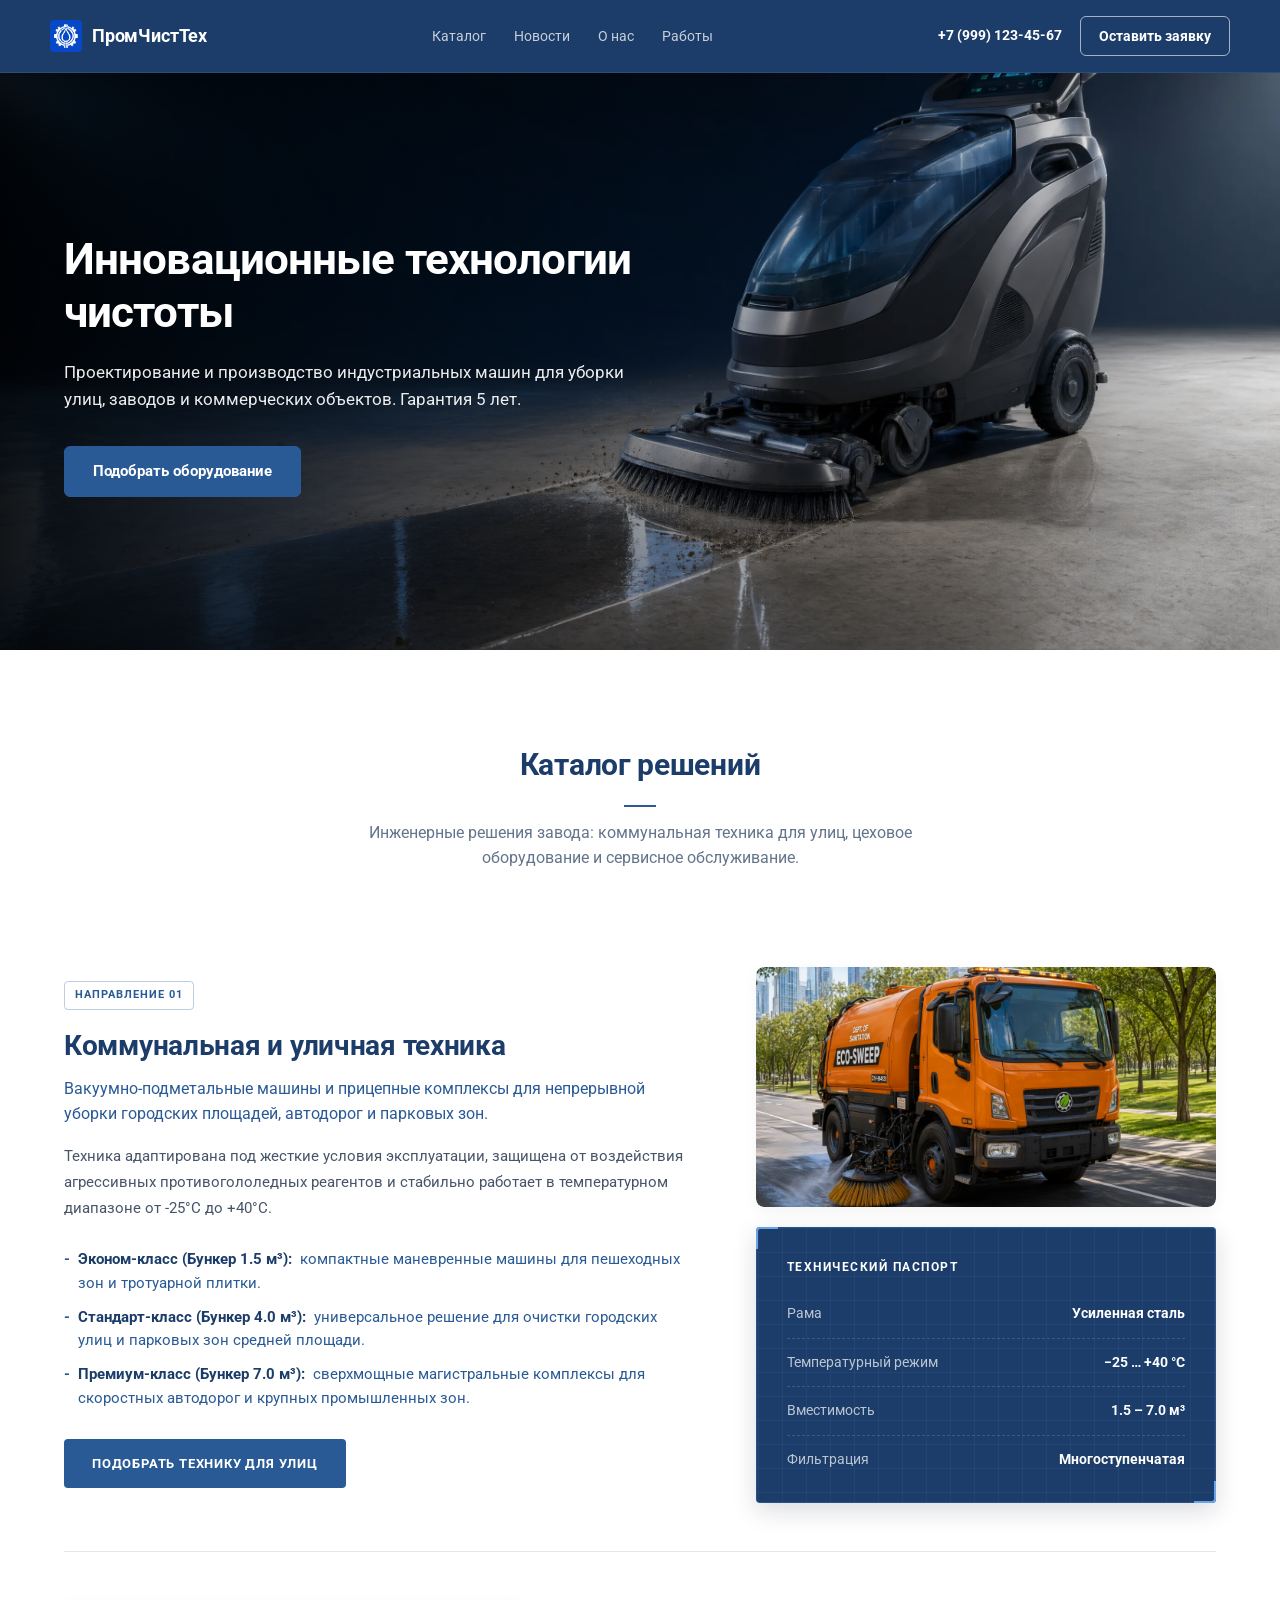
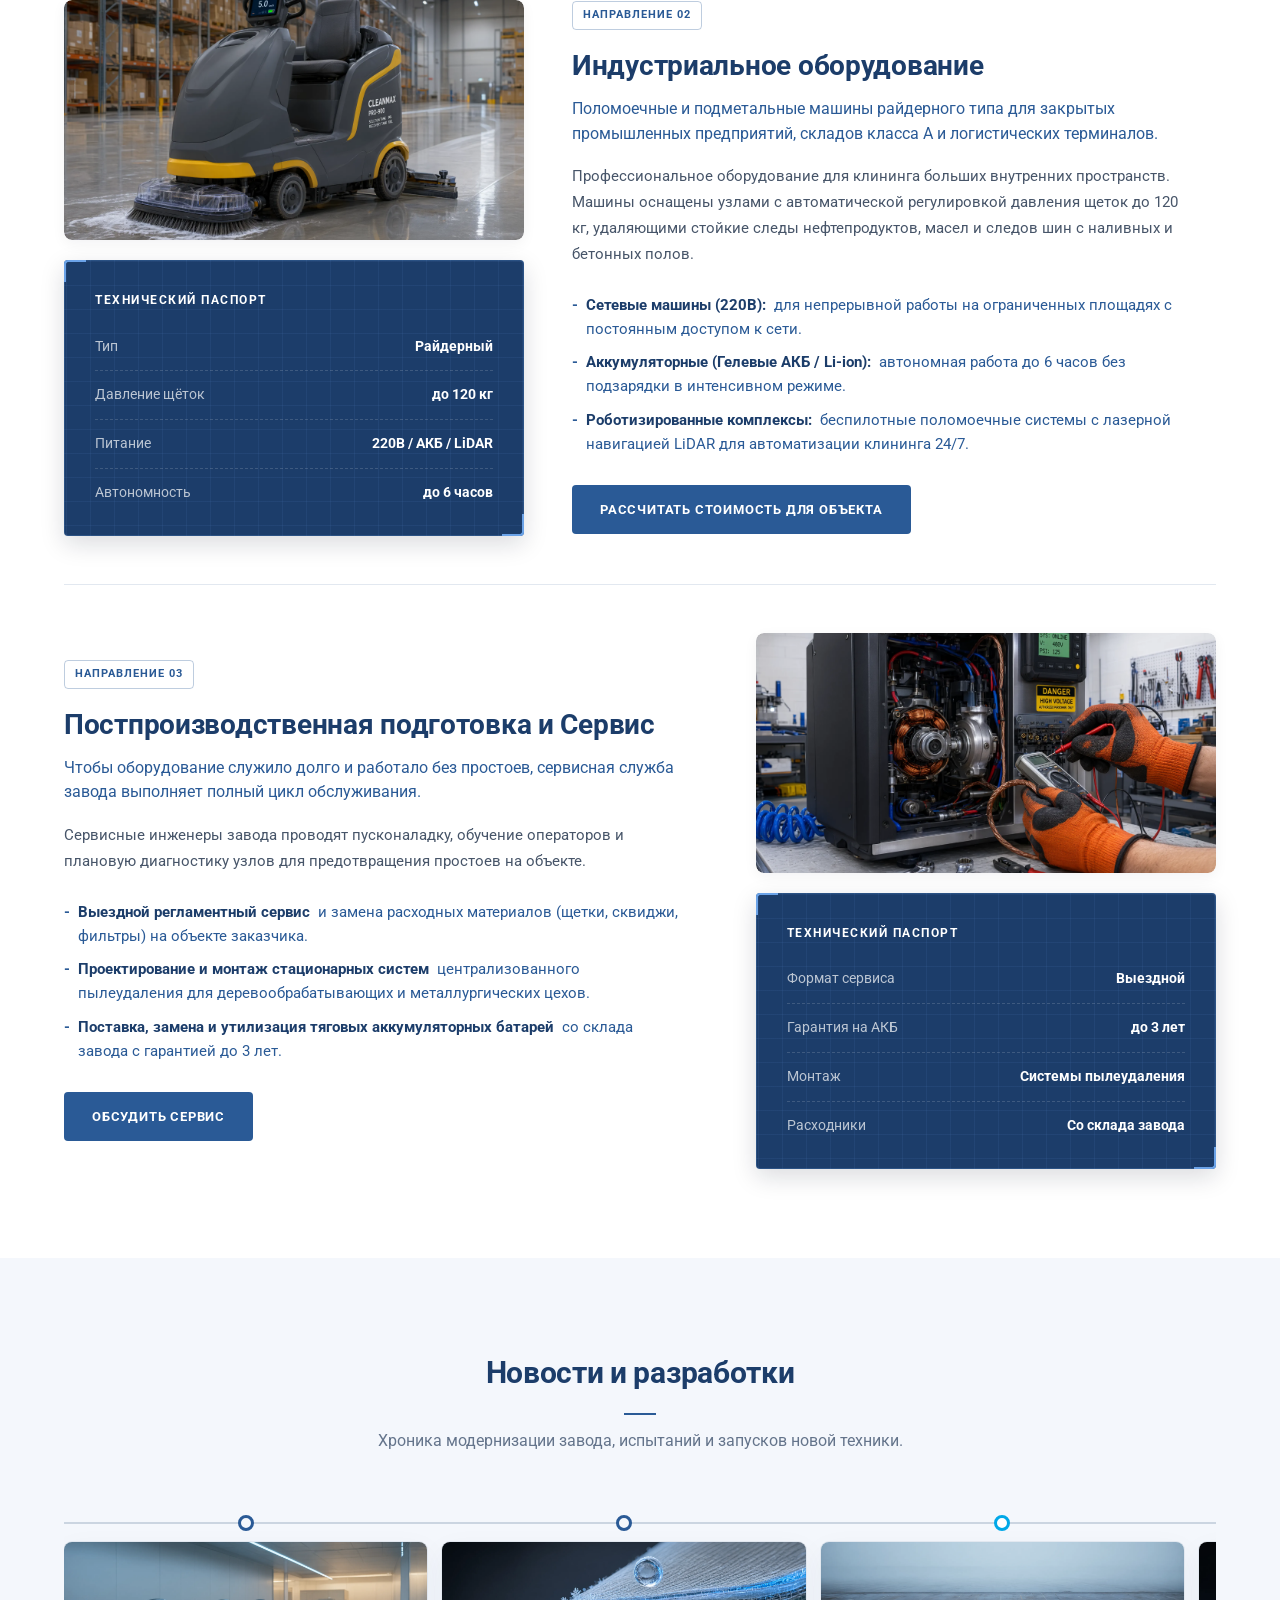
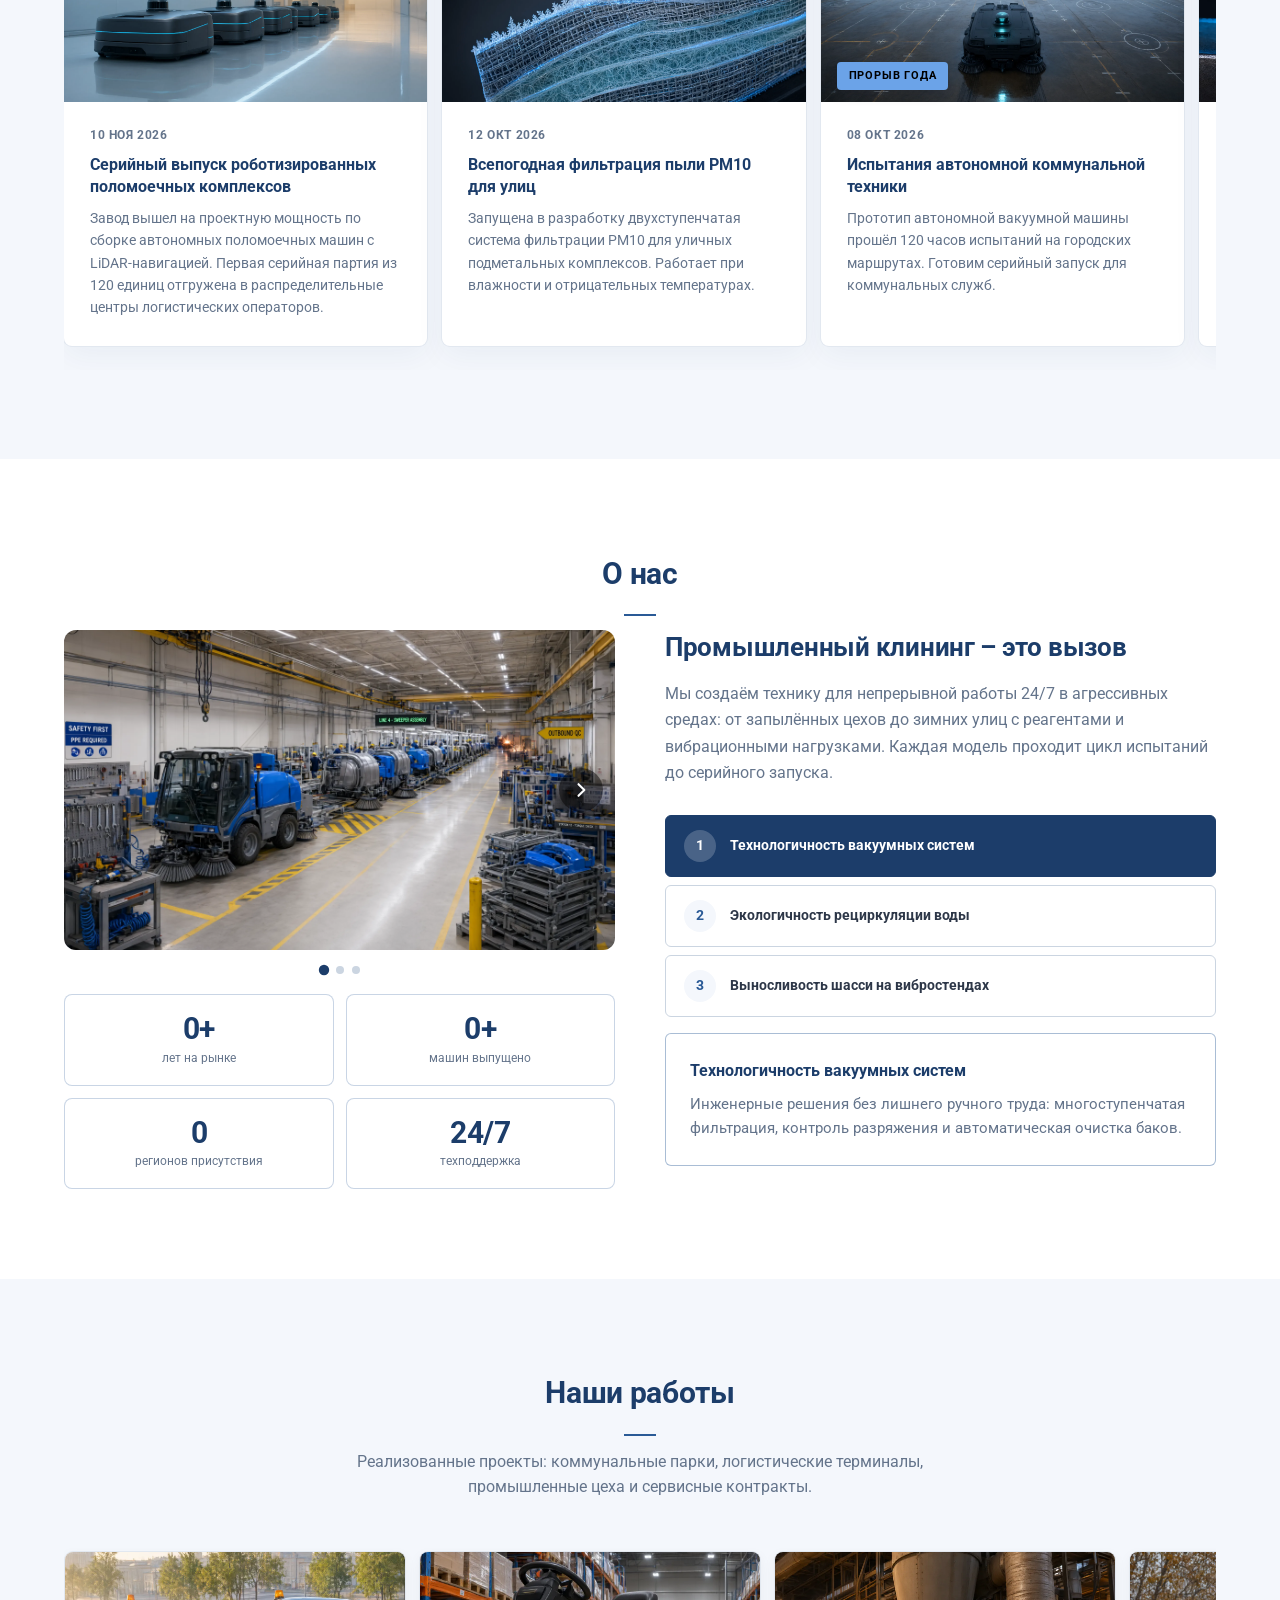
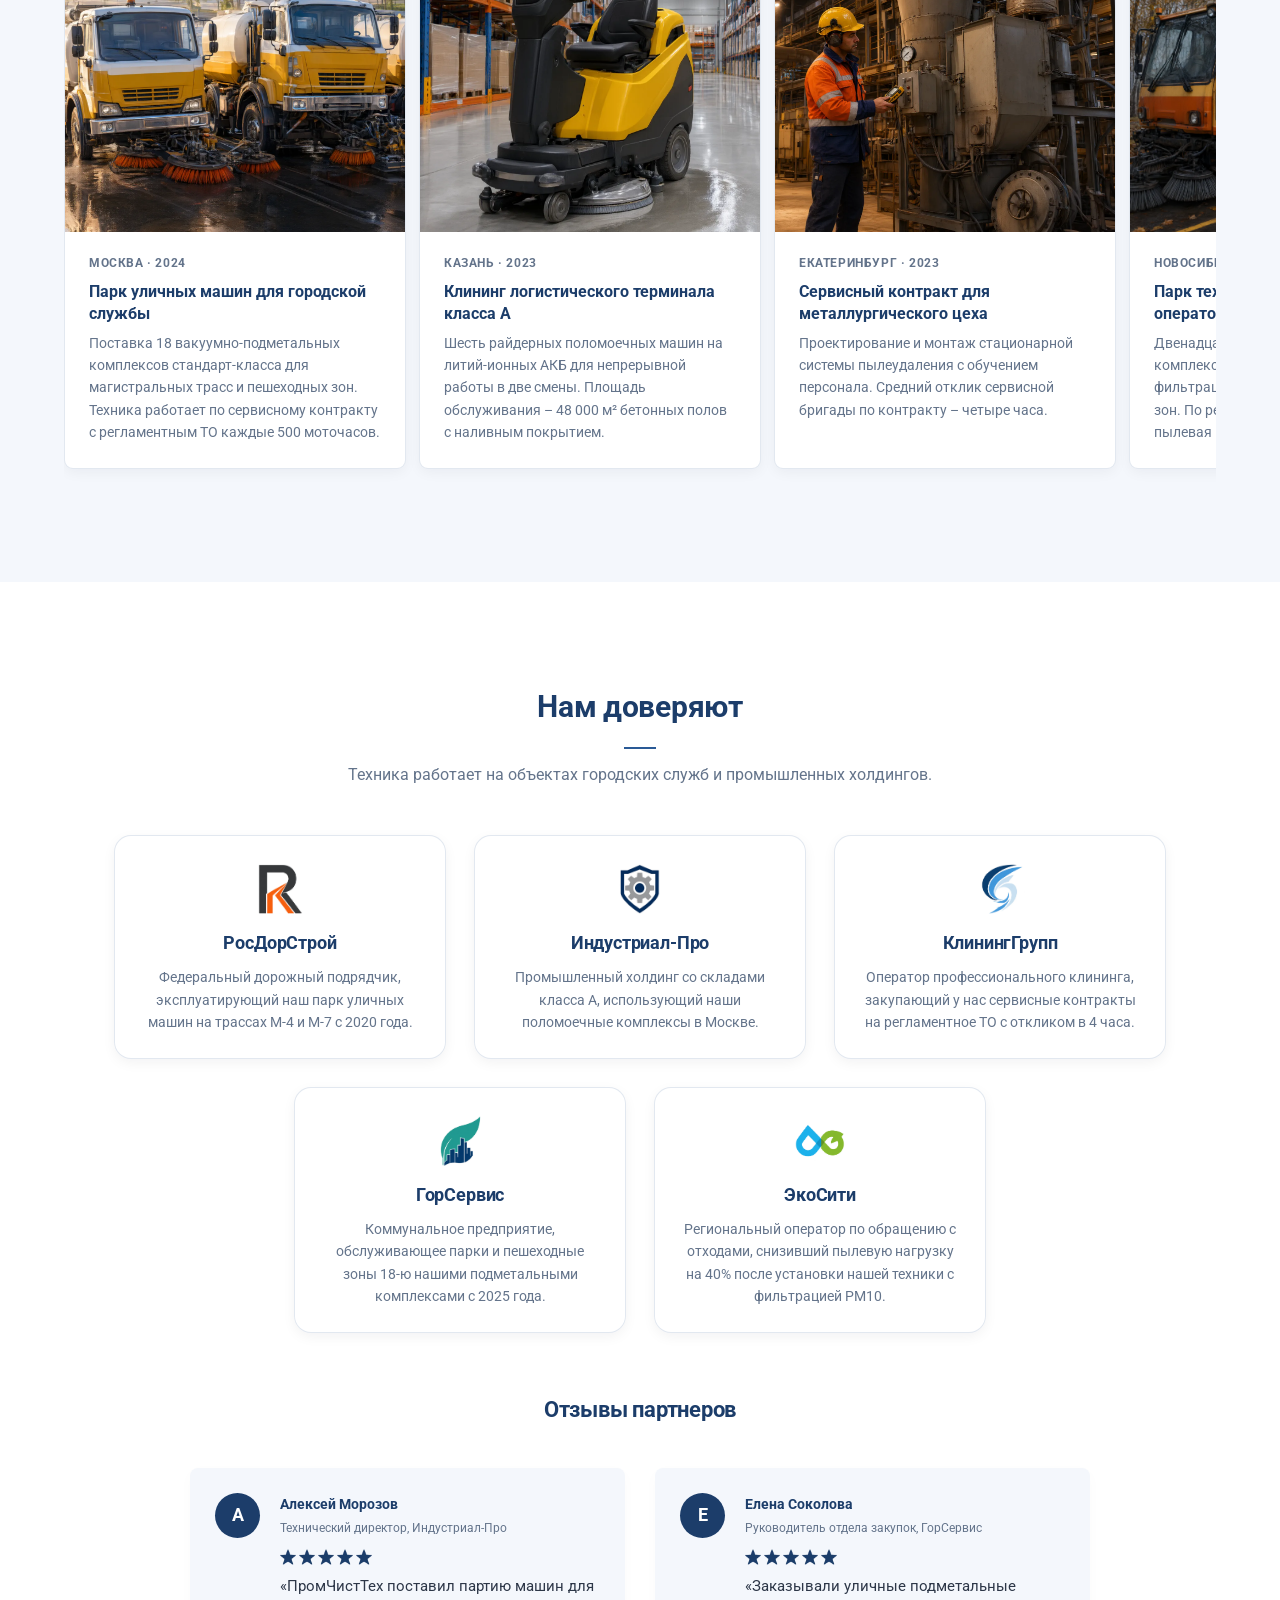
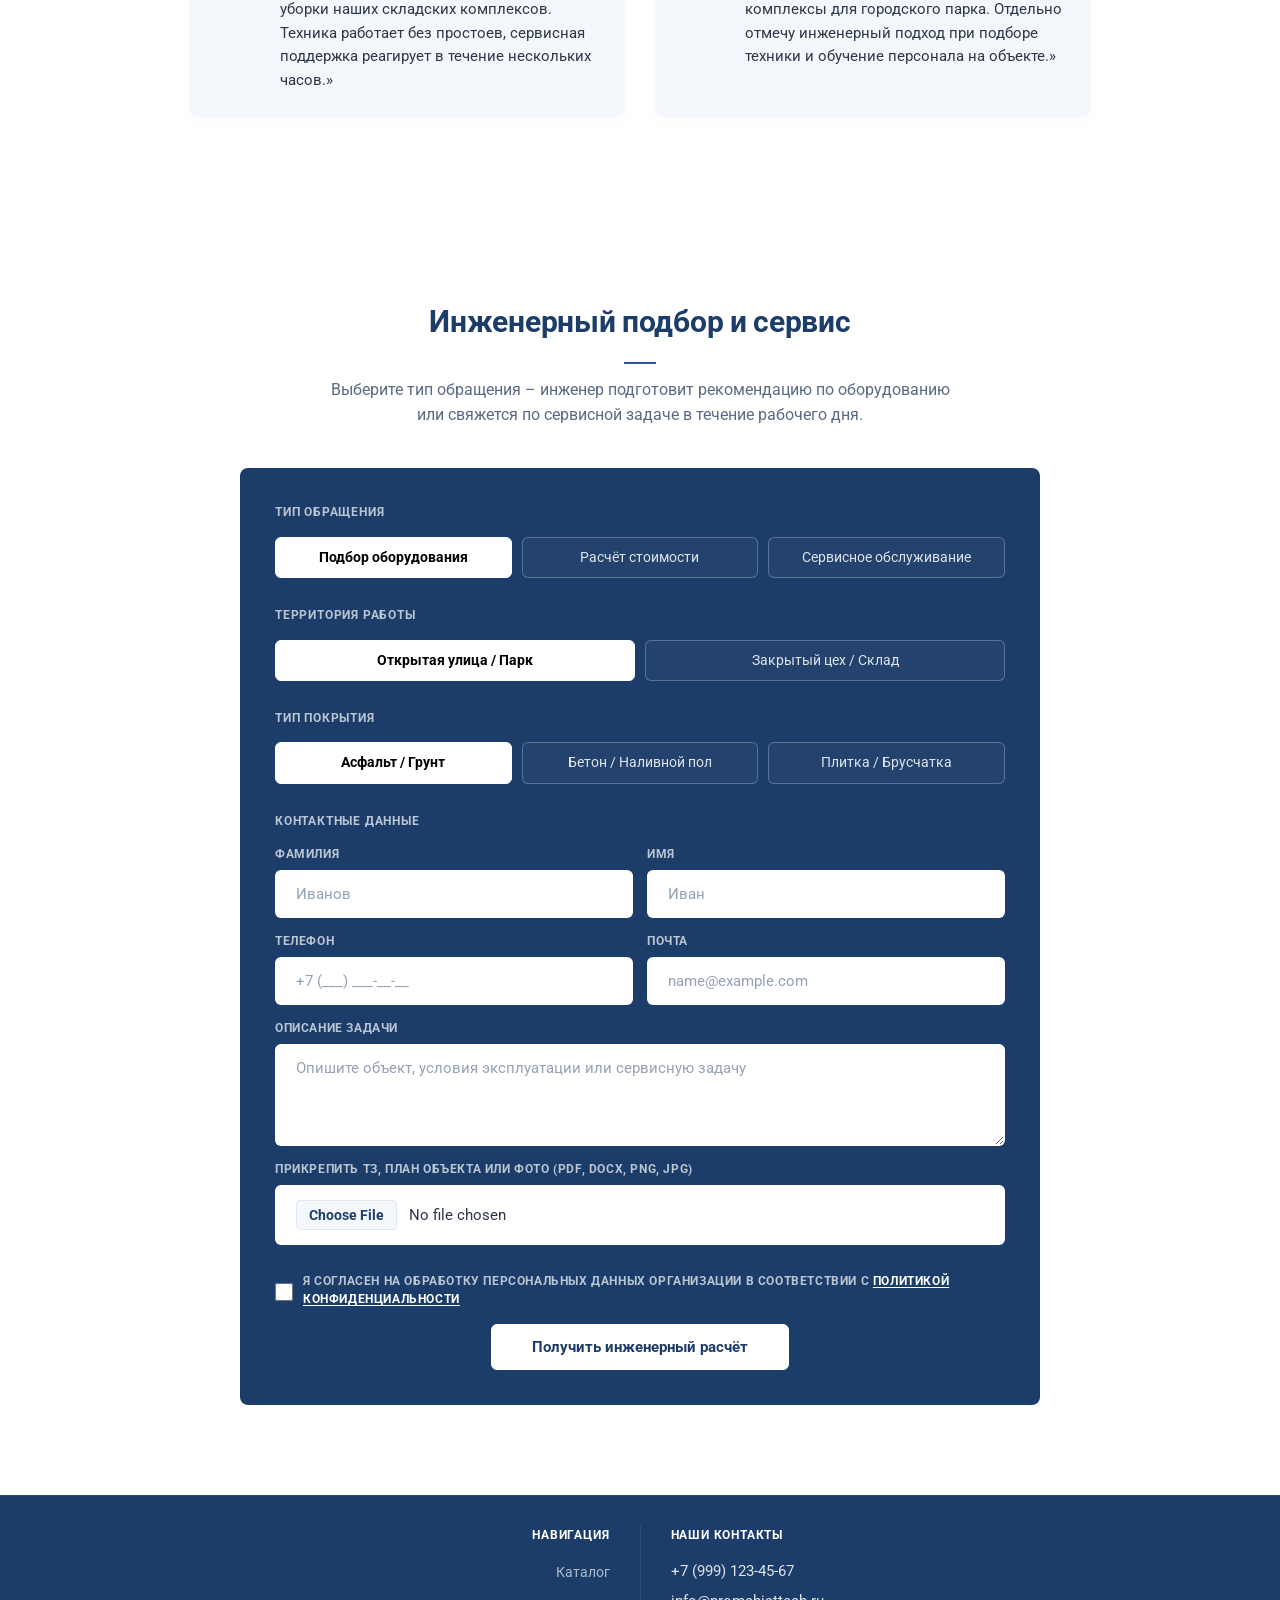
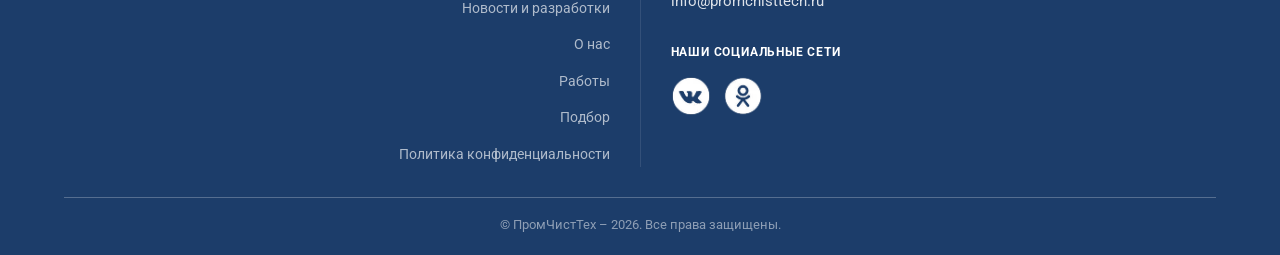
==== commit e92ec4b5: "Add files via upload" ====
--- a/index.html
+++ b/index.html
@@ -486,7 +486,7 @@
             <h2 class="configurator-title">Инженерный подбор и сервис</h2>
             <p class="configurator-subtitle">Выберите тип обращения – инженер подготовит рекомендацию по оборудованию или свяжется по сервисной задаче в течение рабочего дня.</p>
             <div class="configurator">
-                <form action="#" method="post" enctype="multipart/form-data">
+                <form action="#" method="post" enctype="multipart/form-data" novalidate>
                     <fieldset class="calc-group">
                         <legend>Тип обращения</legend>
                         <div class="calc-options calc-options--three">
@@ -589,18 +589,22 @@
                             <div class="form-group">
                                 <label for="lastName">Фамилия</label>
                                 <input type="text" id="lastName" name="lastName" placeholder="Иванов" required>
+                                <span class="form-error" aria-live="polite"></span>
                             </div>
                             <div class="form-group">
                                 <label for="firstName">Имя</label>
                                 <input type="text" id="firstName" name="firstName" placeholder="Иван" required>
+                                <span class="form-error" aria-live="polite"></span>
                             </div>
                             <div class="form-group">
                                 <label for="phone">Телефон</label>
-                                <input type="tel" id="phone" name="phone" placeholder="+7 (___) ___-__-__" required>
+                                <input type="tel" id="phone" name="phone" placeholder="+7 (___) ___-__-__" maxlength="18" autocomplete="tel" inputmode="tel" required>
+                                <span class="form-error" aria-live="polite"></span>
                             </div>
                             <div class="form-group">
                                 <label for="email">Почта</label>
                                 <input type="email" id="email" name="email" placeholder="name@example.com" required>
+                                <span class="form-error" aria-live="polite"></span>
                             </div>
                             <div class="form-group form-group--full">
                                 <label for="requirements">Описание задачи</label>
@@ -614,10 +618,13 @@
                     </fieldset>
 
                     <div class="form-submit">
-                        <label class="privacy-label">
-                            <input type="checkbox" name="privacy_agreement" required>
-                            <span>Я согласен на обработку персональных данных организации в соответствии с <a href="privacy.html" class="privacy-link">политикой конфиденциальности</a></span>
-                        </label>
+                        <div class="form-group form-group--full">
+                            <label class="privacy-label">
+                                <input type="checkbox" name="privacy_agreement" required>
+                                <span>Я согласен на обработку персональных данных организации в соответствии с <a href="privacy.html" class="privacy-link">политикой конфиденциальности</a></span>
+                            </label>
+                            <span class="form-error" aria-live="polite"></span>
+                        </div>
                         <button type="submit" name="submit_action" value="calc" class="btn-submit btn-submit--calc" data-submit="calc">Получить инженерный расчёт</button>
                         <button type="submit" name="submit_action" value="service" class="btn-submit btn-submit--service" data-submit="service" hidden>Отправить сервисную заявку</button>
                     </div>
@@ -646,8 +653,8 @@
                     <p><a href="mailto:info@promchisttech.ru">info@promchisttech.ru</a></p>
                     <h6 class="social-heading">Наши социальные сети</h6>
                     <div class="social-badges">
-                        <a href="#"><img src="./img/icons/vk.webp" alt="Мы во ВКонтакте" loading="lazy"></a>
-                        <a href="#"><img src="./img/icons/ok.webp" alt="Мы в Одноклассниках" loading="lazy"></a>
+                        <a href="https://vk.ru/club243336223"><img src="./img/icons/vk.webp" alt="Мы во ВКонтакте" loading="lazy"></a>
+                        <a href="https://ok.ru/group/70000061415466"><img src="./img/icons/ok.webp" alt="Мы в Одноклассниках" loading="lazy"></a>
                     </div>
                 </div>
             </div>
@@ -655,6 +662,25 @@
             <p class="copyright">© ПромЧистТех – 2026. Все права защищены.</p>
         </div>
     </footer>
+
+    <div class="modal" id="success-modal" hidden aria-hidden="true" role="dialog" aria-modal="true" aria-labelledby="success-modal-title">
+        <div class="modal__overlay" data-modal-close></div>
+        <div class="modal__dialog" role="document">
+            <button type="button" class="modal__close" data-modal-close aria-label="Закрыть">
+                <svg viewBox="0 0 24 24" width="20" height="20" aria-hidden="true">
+                    <path d="M6 6 L18 18 M18 6 L6 18" fill="none" stroke="currentColor" stroke-width="2.5" stroke-linecap="round"/>
+                </svg>
+            </button>
+            <div class="modal__icon" aria-hidden="true">
+                <svg viewBox="0 0 24 24" width="48" height="48" fill="none" stroke="currentColor" stroke-width="2.5" stroke-linecap="round" stroke-linejoin="round">
+                    <path d="M5 12 L10 17 L20 7"/>
+                </svg>
+            </div>
+            <h3 class="modal__title" id="success-modal-title">Заявка успешно отправлена</h3>
+            <p class="modal__text">Спасибо! Инженер свяжется с вами в течение рабочего дня для уточнения деталей.</p>
+            <button type="button" class="btn-submit modal__btn" data-modal-close>Хорошо</button>
+        </div>
+    </div>
 
     <button type="button" class="scroll-top" aria-label="Наверх" hidden>
         <span class="scroll-circle" aria-hidden="true">
--- a/styles.css
+++ b/styles.css
@@ -1487,6 +1487,42 @@
     min-height: 100px;
 }
 
+.form-group.is-invalid > label,
+.form-group.is-invalid .privacy-label span {
+    color: #fca5a5;
+}
+
+.form-group.is-invalid input,
+.form-group.is-invalid textarea {
+    border-color: #ef4444;
+    box-shadow: 0 0 0 3px rgba(239, 68, 68, 0.15);
+}
+
+.form-group.is-invalid input:focus,
+.form-group.is-invalid textarea:focus {
+    border-color: #ef4444;
+    box-shadow: 0 0 0 3px rgba(239, 68, 68, 0.25);
+}
+
+.form-group.is-invalid input[type="checkbox"] {
+    outline: 2px solid #ef4444;
+    outline-offset: 2px;
+    box-shadow: none;
+    border: 0;
+}
+
+.form-error {
+    display: none;
+    font-size: 0.78rem;
+    line-height: 1.4;
+    color: #fca5a5;
+    margin-top: 2px;
+}
+
+.form-group.is-invalid .form-error {
+    display: block;
+}
+
 .custom-file-input {
     width: 100%;
     background: #ffffff;
@@ -1581,6 +1617,106 @@
     background: #4c75a7;
     color: #ffffff;
     border-color: var(--accent-blue);
+}
+
+.btn-submit:disabled {
+    opacity: 0.7;
+    cursor: wait;
+}
+
+.modal {
+    position: fixed;
+    inset: 0;
+    z-index: 1000;
+    display: flex;
+    align-items: center;
+    justify-content: center;
+    padding: 20px;
+    opacity: 0;
+    transition: opacity 0.25s ease;
+}
+
+.modal.is-open {
+    opacity: 1;
+}
+
+.modal__overlay {
+    position: absolute;
+    inset: 0;
+    background: rgba(15, 23, 42, 0.65);
+    backdrop-filter: blur(2px);
+    -webkit-backdrop-filter: blur(2px);
+}
+
+.modal__dialog {
+    position: relative;
+    z-index: 1;
+    width: 100%;
+    max-width: 440px;
+    background: #1C3D6A;
+    color: #ffffff;
+    border-radius: 12px;
+    padding: 40px 32px 32px;
+    text-align: center;
+    box-shadow: 0 24px 60px rgba(15, 23, 42, 0.4);
+    transform: translateY(12px) scale(0.97);
+    transition: transform 0.25s cubic-bezier(0.23, 1, 0.32, 1);
+}
+
+.modal.is-open .modal__dialog {
+    transform: translateY(0) scale(1);
+}
+
+.modal__close {
+    position: absolute;
+    top: 12px;
+    right: 12px;
+    width: 36px;
+    height: 36px;
+    padding: 0;
+    border: 0;
+    border-radius: 50%;
+    background: rgba(255, 255, 255, 0.1);
+    color: #ffffff;
+    cursor: pointer;
+    display: flex;
+    align-items: center;
+    justify-content: center;
+    transition: background-color 0.2s ease;
+}
+
+.modal__close:hover {
+    background: rgba(255, 255, 255, 0.2);
+}
+
+.modal__icon {
+    display: inline-flex;
+    align-items: center;
+    justify-content: center;
+    width: 72px;
+    height: 72px;
+    margin-bottom: 18px;
+    border-radius: 50%;
+    background: rgba(107, 163, 232, 0.2);
+    color: var(--accent-light);
+}
+
+.modal__title {
+    font-size: 1.35rem;
+    font-weight: 700;
+    line-height: 1.3;
+    margin-bottom: 10px;
+}
+
+.modal__text {
+    font-size: 0.95rem;
+    line-height: 1.6;
+    color: rgba(255, 255, 255, 0.85);
+    margin-bottom: 24px;
+}
+
+.modal__btn {
+    margin-top: 0;
 }
 
 .site-footer {
@@ -2147,6 +2283,14 @@
         border: 0;
         background: rgba(255, 255, 255, 0.15);
     }
+
+    .modal__dialog {
+        padding: 32px 22px 24px;
+    }
+
+    .modal__title {
+        font-size: 1.2rem;
+    }
 }
 
 @media (max-width: 320px) {
